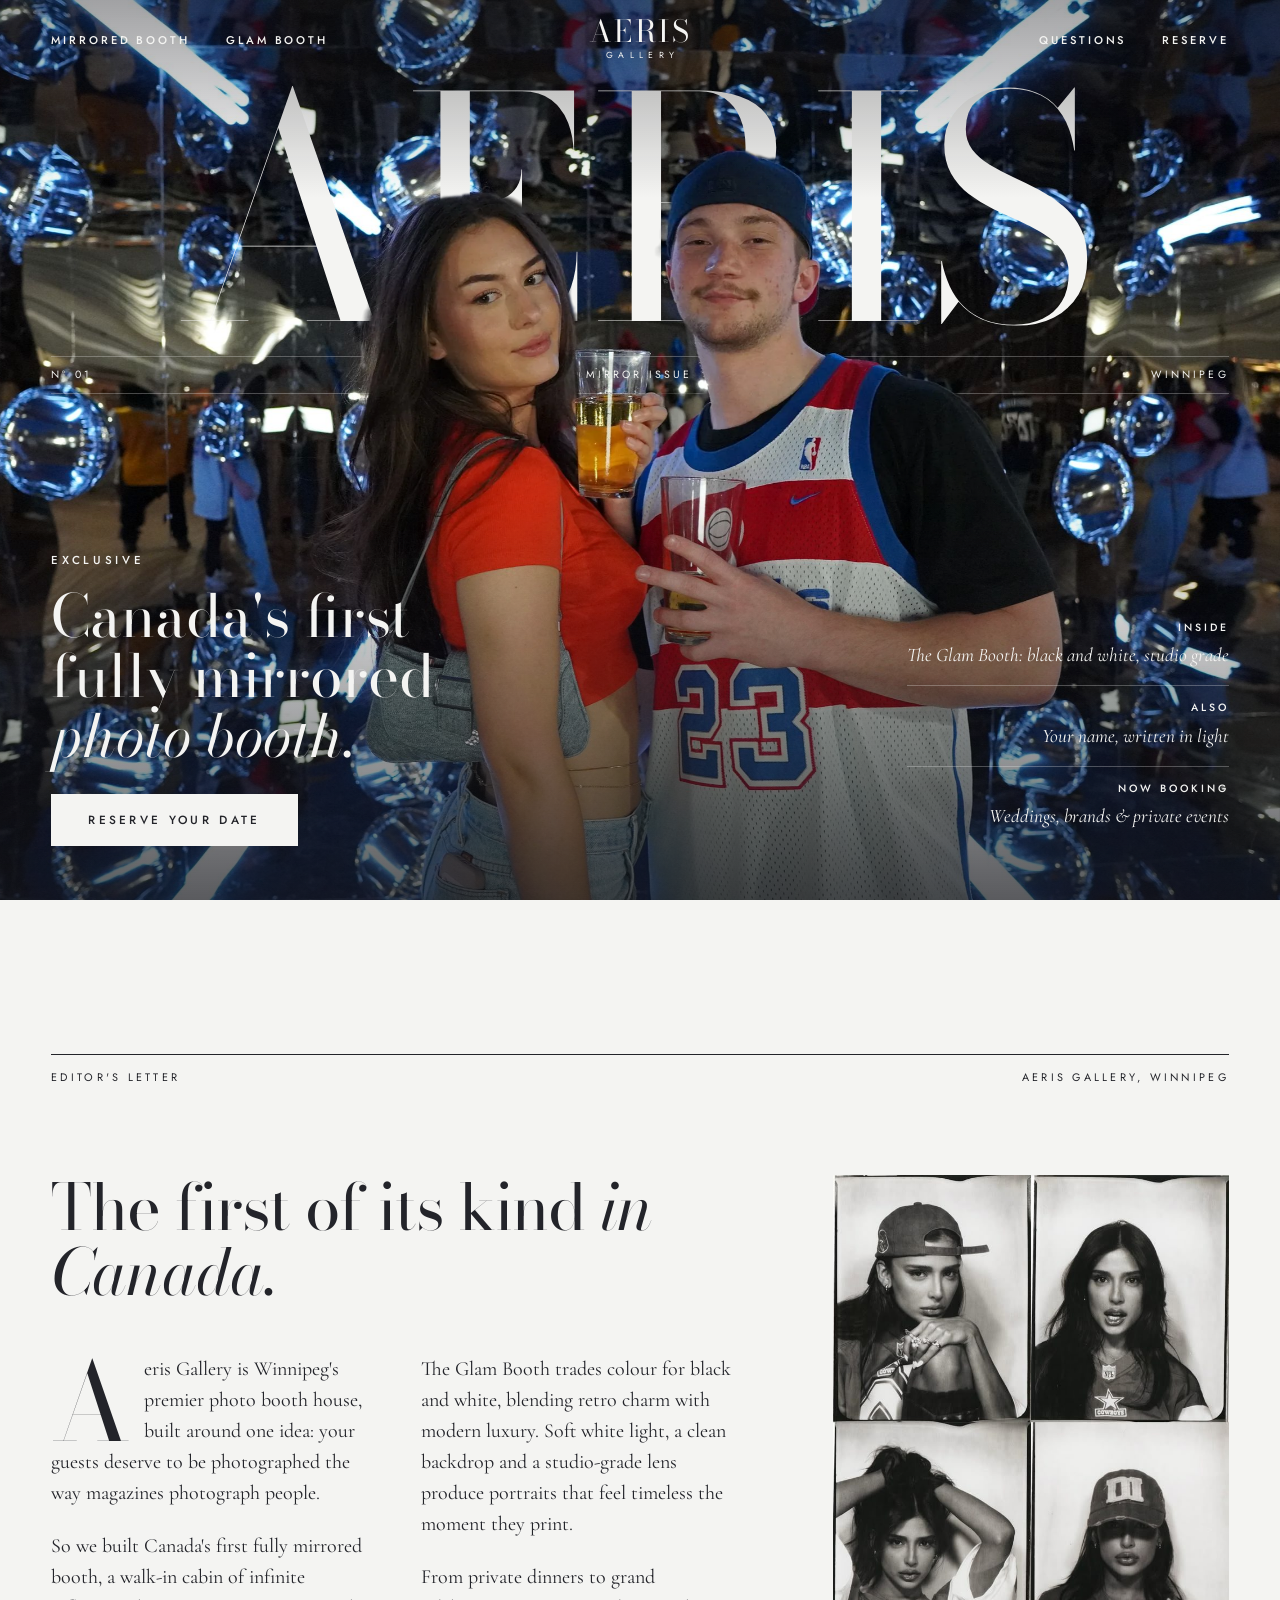
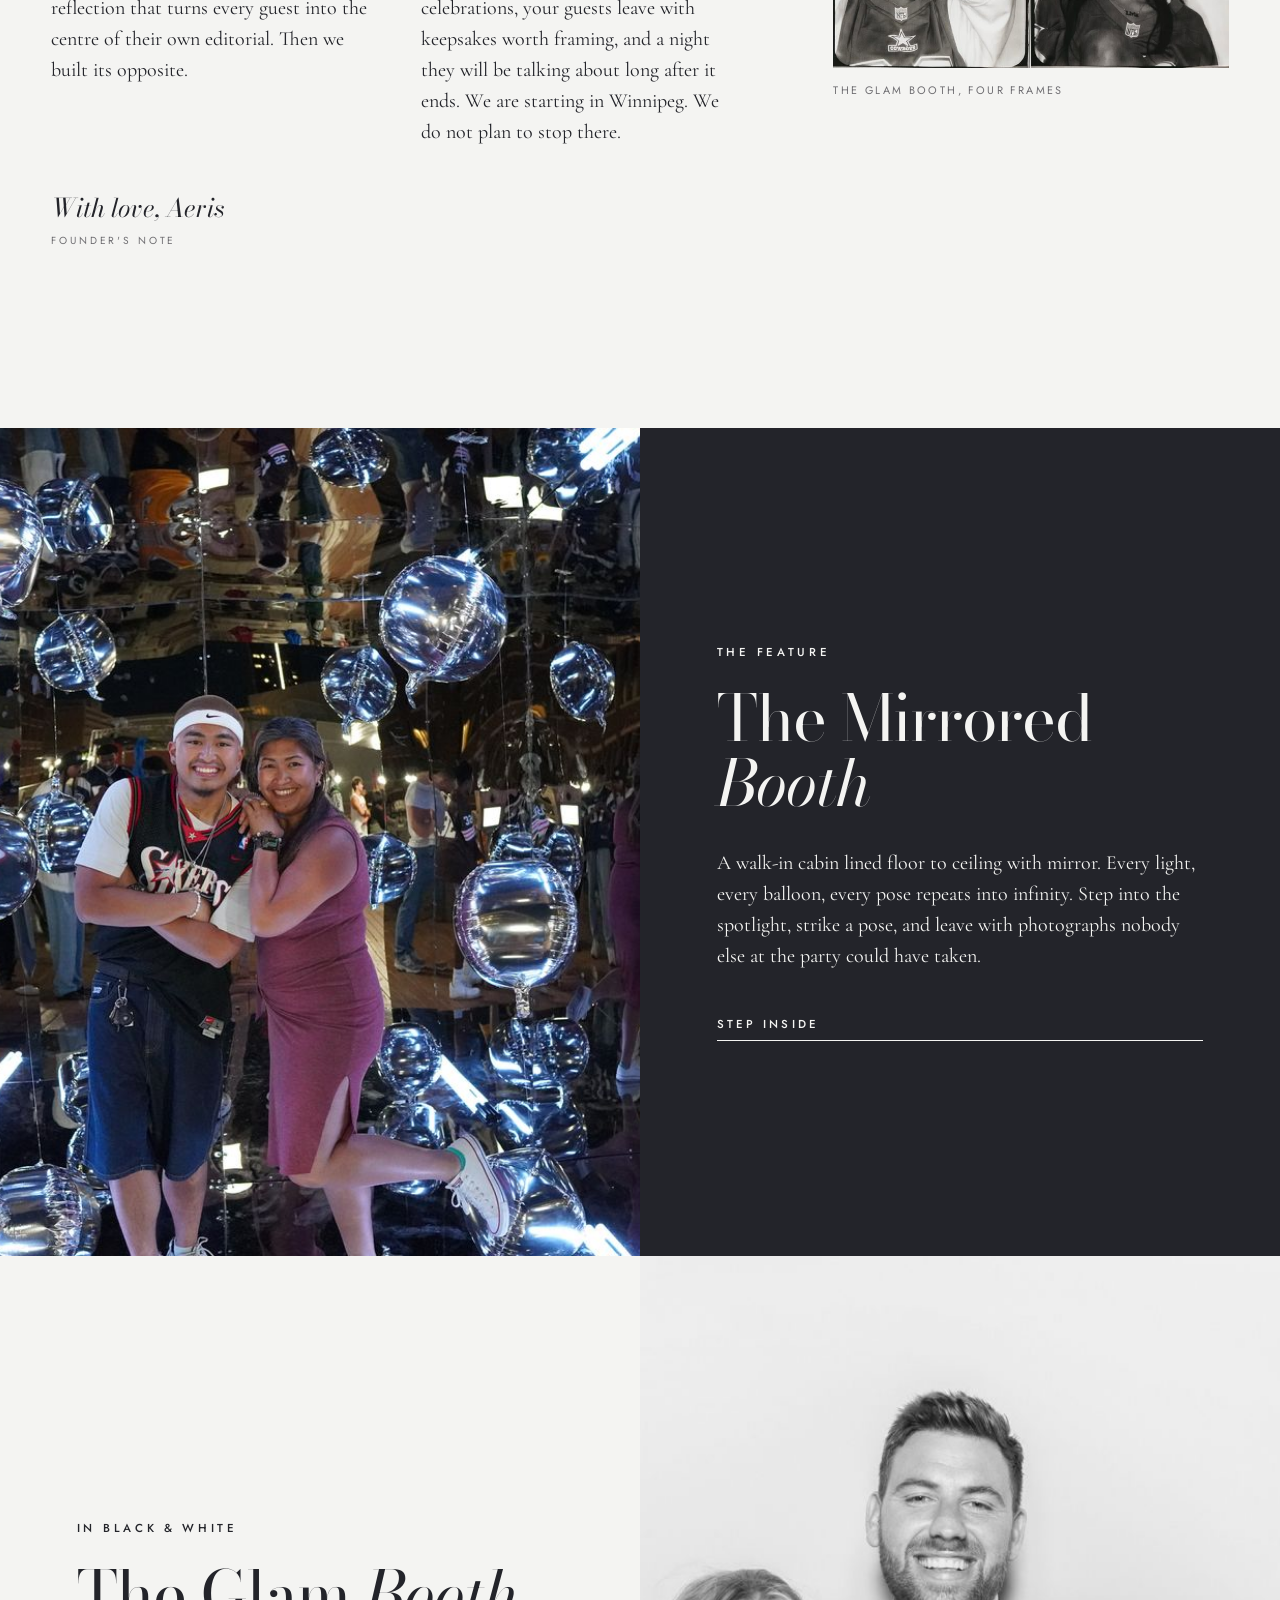
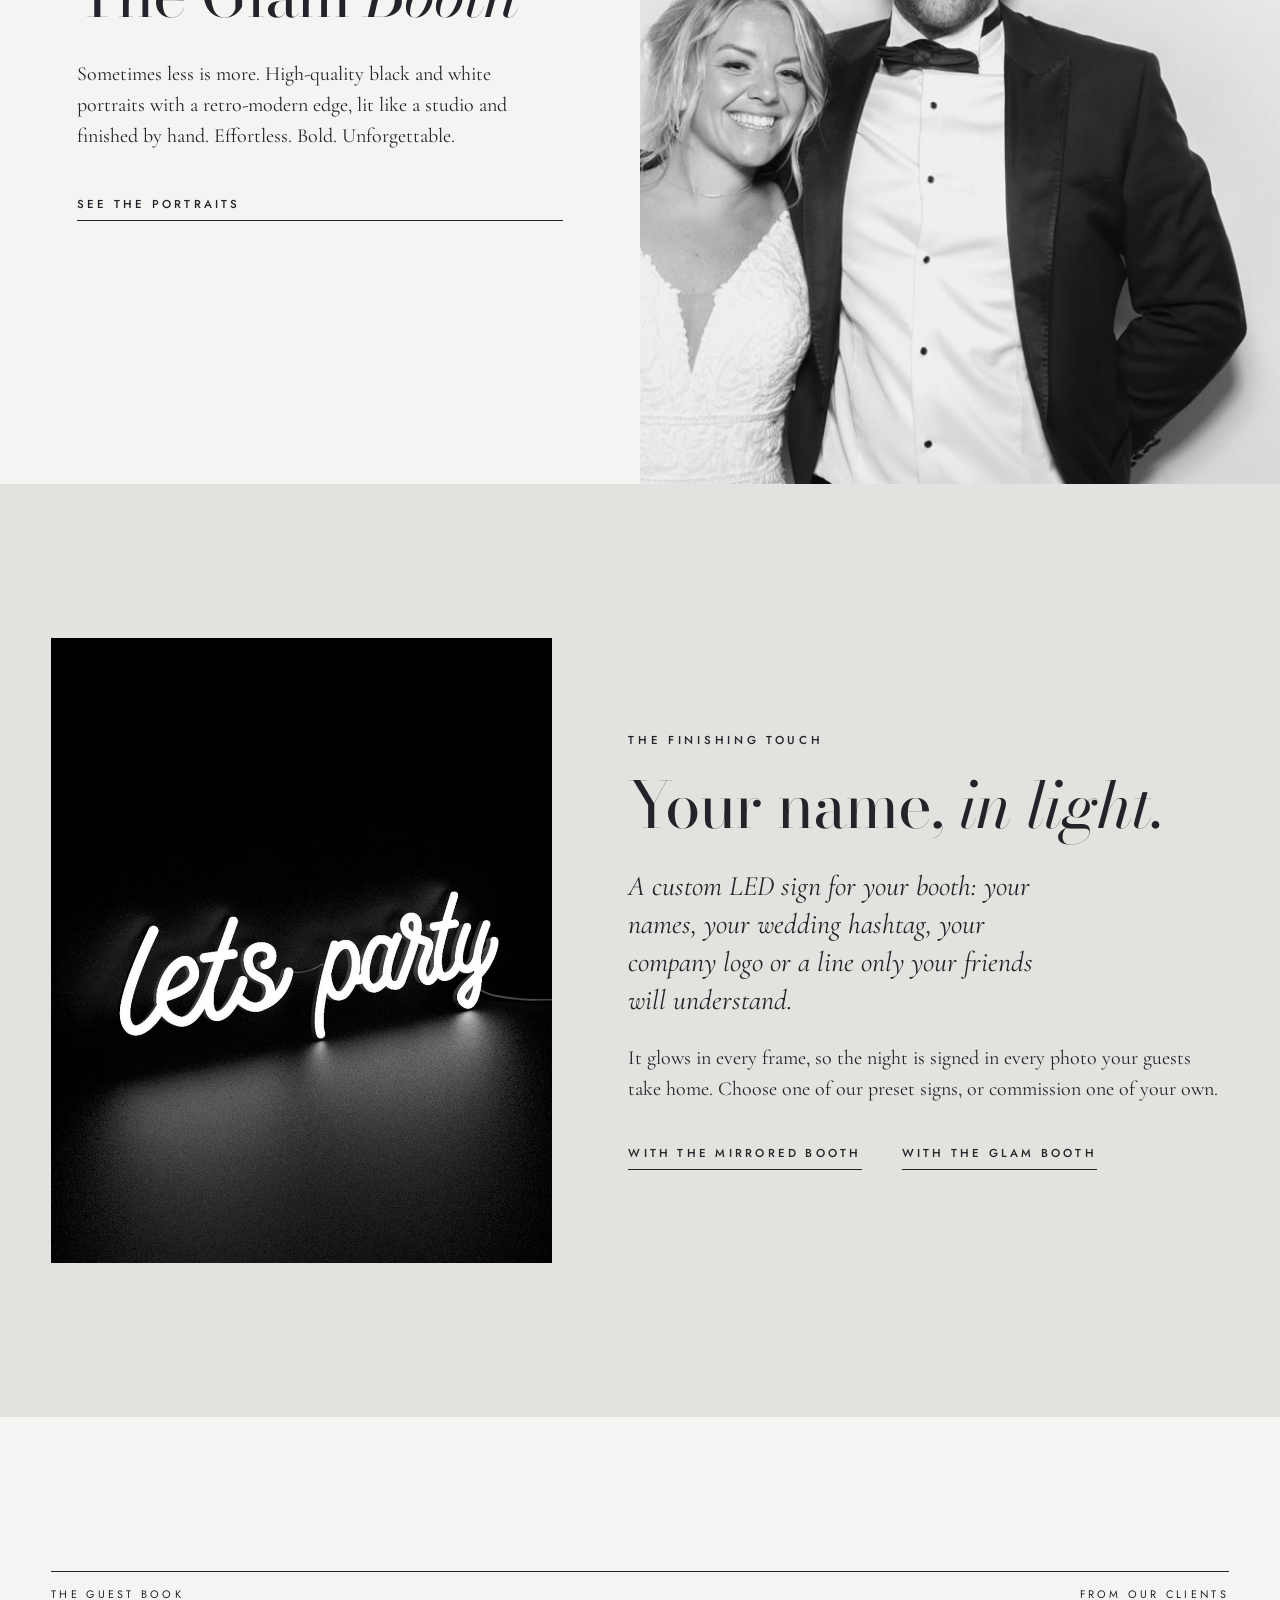
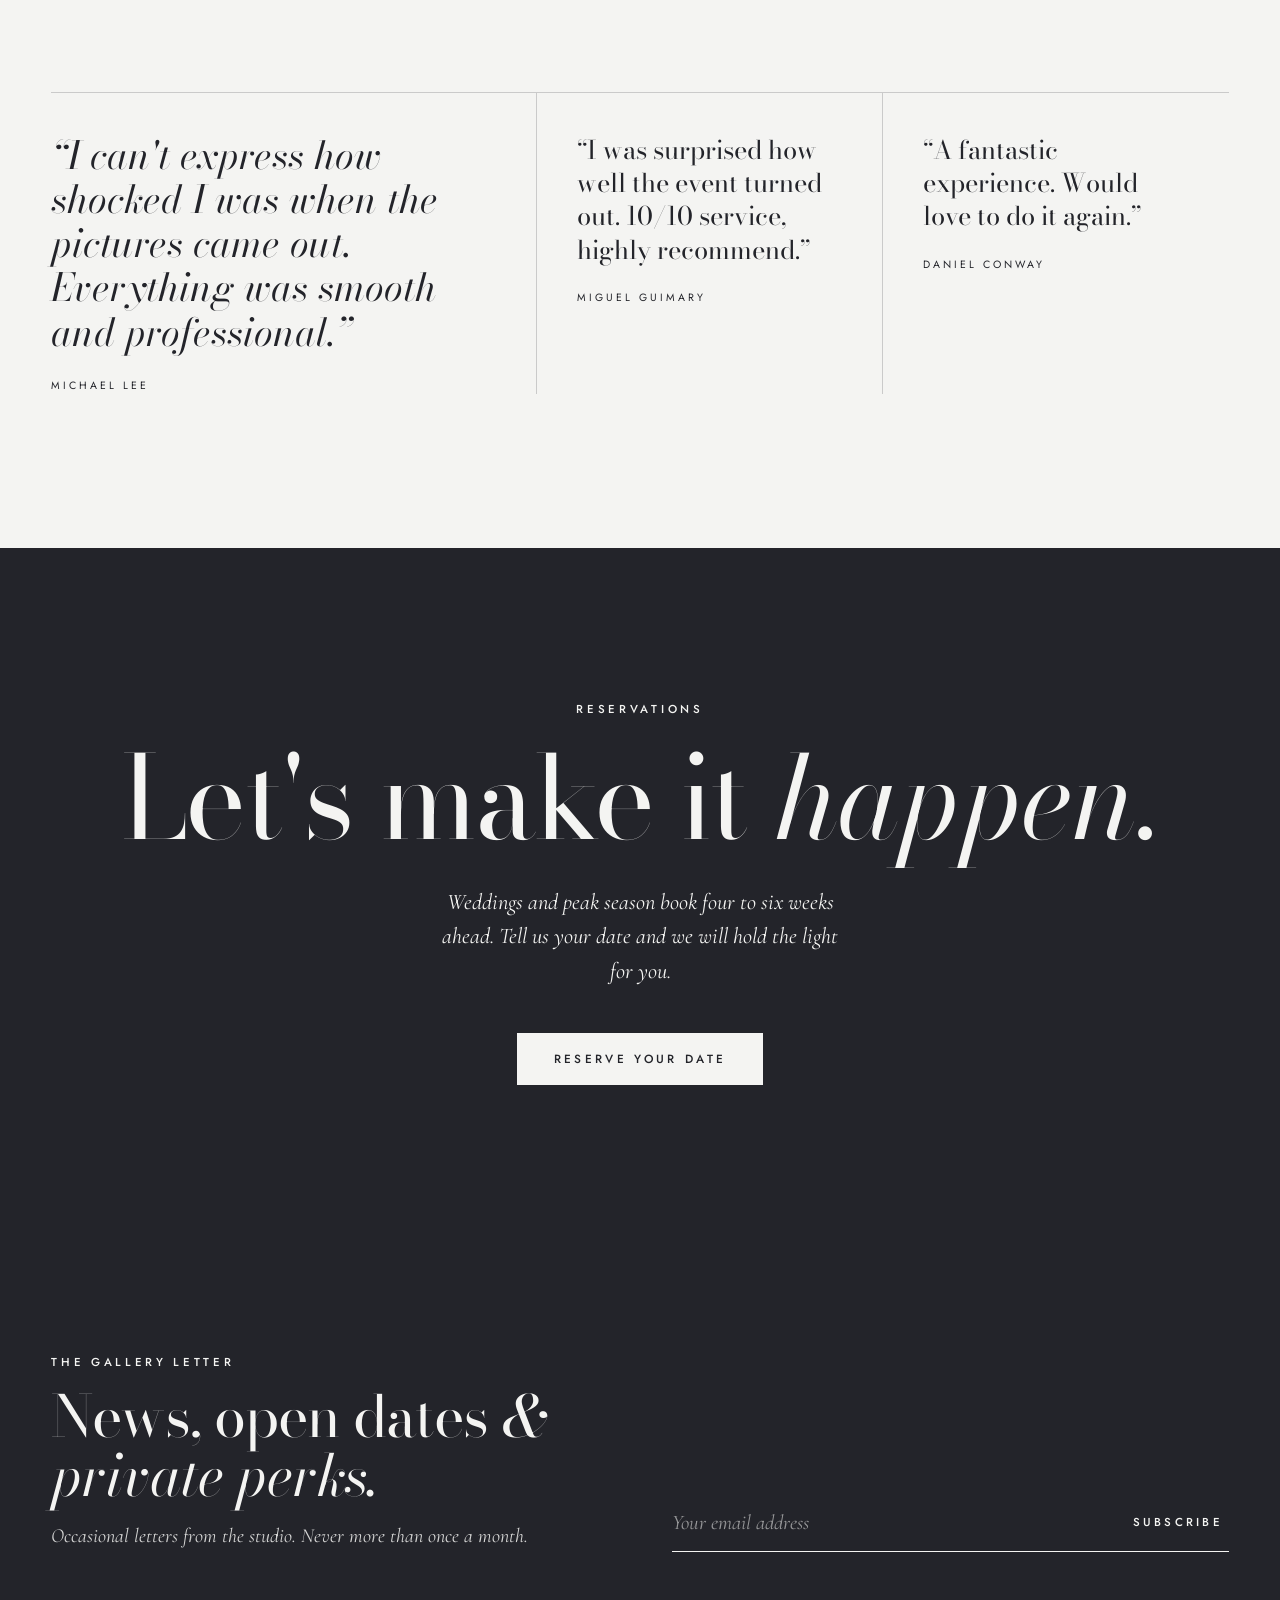
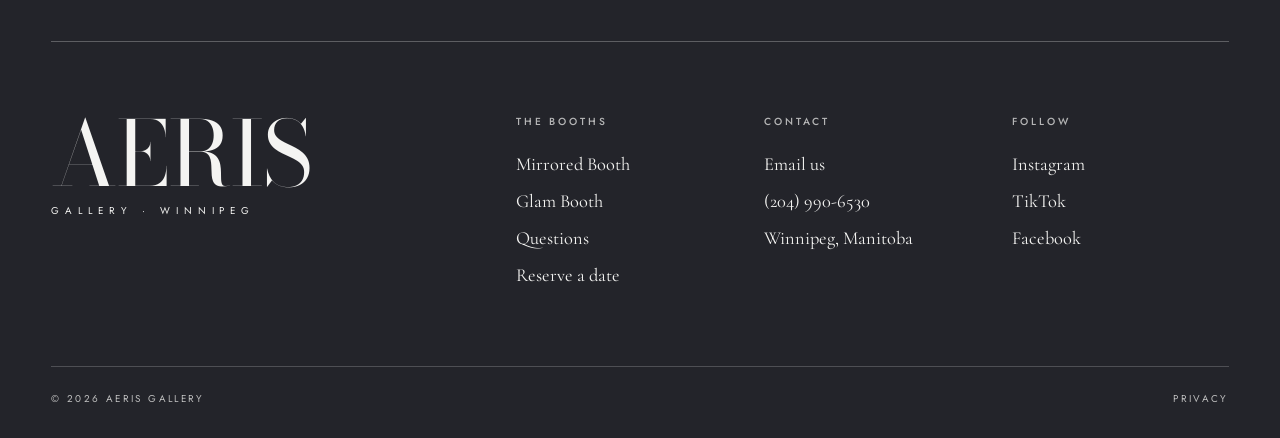
==== index.html @ 7a24a986 "Build new editorial website for Aeris Gallery Static multi-page site replacing the old Wix site: mag" ====
<!doctype html>
<html lang="en-CA" class="no-js">
<head>
<meta charset="utf-8">
<meta name="viewport" content="width=device-width, initial-scale=1">
<title>Aeris Gallery | Luxury Photo Booths in Winnipeg</title>
<meta name="description" content="Canada's first fully mirrored photo booth and the black-and-white Glam Booth. Luxury photo booth rentals for weddings, brands and private events in Winnipeg.">
<meta property="og:title" content="Aeris Gallery | Luxury Photo Booths in Winnipeg">
<meta property="og:description" content="Canada's first fully mirrored photo booth and the black-and-white Glam Booth. Luxury photo booth rentals for weddings, brands and private events in Winnipeg.">
<meta property="og:image" content="assets/img/mirror-summer-sm.jpg">
<meta property="og:type" content="website">
<meta name="theme-color" content="#23242a">
<link rel="icon" href="assets/img/favicon.svg" type="image/svg+xml">
<link rel="preconnect" href="https://fonts.googleapis.com"><link rel="preconnect" href="https://fonts.gstatic.com" crossorigin><link href="https://fonts.googleapis.com/css2?family=Bodoni+Moda:ital,opsz,wght@0,6..96,400;0,6..96,500;1,6..96,400&family=Cormorant+Garamond:ital,wght@0,400;0,500;1,400&family=Jost:wght@400;500&display=swap" rel="stylesheet">
<link rel="stylesheet" href="assets/css/style.css">
</head>
<body>
<a class="skip" href="#main">Skip to content</a>
<header class="nav nav--over">
  <div class="wrap nav__inner">
    <ul class="nav__links">
      <li><a href="mirrored-booth.html">Mirrored Booth</a></li>
      <li><a href="glam-booth.html">Glam Booth</a></li>
    </ul>
    <a class="wordmark" href="index.html" aria-label="Aeris Gallery, home">
      <span class="wordmark__name">AERIS</span>
      <span class="wordmark__sub">GALLERY</span>
    </a>
    <ul class="nav__links nav__links--right">
      <li><a href="faq.html">Questions</a></li>
      <li><a href="book.html">Reserve</a></li>
    </ul>
    <button class="nav__toggle" type="button" aria-controls="menu" aria-expanded="false" data-menu-open>Menu</button>
  </div>
</header>
<div class="menu" id="menu" aria-hidden="true" role="dialog" aria-label="Site menu">
  <div class="menu__top">
    <a class="wordmark" href="index.html" style="text-align:left"><span class="wordmark__name">AERIS</span></a>
    <button class="nav__toggle" style="display:inline-flex" type="button" data-menu-close>Close</button>
  </div>
  <ul class="menu__list">
    <li><a href="index.html">The <em>Cover</em></a></li>
    <li><a href="mirrored-booth.html">Mirrored <em>Booth</em></a></li>
    <li><a href="glam-booth.html">Glam <em>Booth</em></a></li>
    <li><a href="faq.html">Questions</a></li>
    <li><a href="book.html"><em>Reserve</em></a></li>
  </ul>
  <div class="menu__foot">
    <a href="mailto:aerisgallery@outlook.com">aerisgallery@outlook.com</a><br>
    <a href="tel:+12049906530">(204) 990-6530</a>
  </div>
</div>

<main id="main">
  <section class="cover" aria-label="Aeris Gallery">
    <img class="cover__img" src="assets/img/mirror-summer.jpg" srcset="assets/img/mirror-summer-sm.jpg 1200w, assets/img/mirror-summer.jpg 2400w" sizes="100vw" alt="Two guests posing inside the Aeris mirrored booth, surrounded by chrome balloons reflected into infinity" fetchpriority="high">
    <div class="wrap">
      <h1 class="cover__masthead">AERIS</h1>
      <div class="cover__dateline"><span>Nº 01</span><span>The Mirror Issue</span><span>Winnipeg</span></div>
    </div>
    <img class="cover__img cover__cut" src="assets/img/mirror-summer-cut.webp" srcset="assets/img/mirror-summer-cut-sm.webp 1200w, assets/img/mirror-summer-cut.webp 2400w" sizes="100vw" alt="" aria-hidden="true">
    <div></div>
    <div class="wrap cover__lines">
      <div class="cover__lead">
        <p class="kicker">Exclusive</p>
        <h2>Canada's first fully mirrored <em>photo booth.</em></h2>
        <a class="btn btn--light" href="book.html">Reserve your date</a>
      </div>
      <div class="cover__side">
        <p><strong>Inside</strong><span>The Glam Booth: black and white, studio grade</span></p>
        <p><strong>Also</strong><span>Your name, written in light</span></p>
        <p><strong>Now booking</strong><span>Weddings, brands &amp; private events</span></p>
      </div>
    </div>
  </section>

  <section class="section">
    <div class="wrap">
      <div class="rule-head"><span>Editor's letter</span><span>Aeris Gallery, Winnipeg</span></div>
      <div class="letter">
        <div class="reveal">
          <h2 class="display h-lg">The first of its kind <em>in Canada.</em></h2>
          <div class="letter__body body">
            <p class="dropcap">Aeris Gallery is Winnipeg's premier photo booth house, built around one idea: your guests deserve to be photographed the way magazines photograph people.</p>
            <p>So we built Canada's first fully mirrored booth, a walk-in cabin of infinite reflection that turns every guest into the centre of their own editorial. Then we built its opposite.</p>
            <p>The Glam Booth trades colour for black and white, blending retro charm with modern luxury. Soft white light, a clean backdrop and a studio-grade lens produce portraits that feel timeless the moment they print.</p>
            <p>From private dinners to grand celebrations, your guests leave with keepsakes worth framing, and a night they will be talking about long after it ends. We are starting in Winnipeg. We do not plan to stop there.</p>
          </div>
          <p class="letter__sign">With love, Aeris<small>Founder's note</small></p>
        </div>
        <figure class="letter__figure reveal">
          <img src="assets/img/glam-guests.jpg" width="736" height="917" loading="lazy" alt="Four black-and-white Glam Booth frames of a guest in a ball cap and football jersey">
          <figcaption class="caption">The Glam Booth, four frames</figcaption>
        </figure>
      </div>
    </div>
  </section>

  <section class="section--ink" aria-labelledby="f-mirror">
    <div class="spread">
      <div class="spread__media">
        <img src="assets/img/mirror-hero.jpg" srcset="assets/img/mirror-hero-sm.jpg 1200w, assets/img/mirror-hero.jpg 2400w" sizes="(max-width: 860px) 100vw, 50vw" loading="lazy" alt="Two guests smiling inside the mirrored booth, chrome balloons reflected endlessly around them" style="object-position:60% 50%">
      </div>
      <div class="spread__text reveal">
        <p class="kicker">The feature</p>
        <h2 class="display h-lg" id="f-mirror">The Mirrored <em>Booth</em></h2>
        <div class="body">
          <p>A walk-in cabin lined floor to ceiling with mirror. Every light, every balloon, every pose repeats into infinity. Step into the spotlight, strike a pose, and leave with photographs nobody else at the party could have taken.</p>
        </div>
        <a class="textlink" href="mirrored-booth.html">Step inside</a>
      </div>
    </div>
  </section>

  <section aria-labelledby="f-glam">
    <div class="spread spread--flip">
      <div class="spread__media">
        <img src="assets/img/glam-couple.jpg" width="1200" height="800" loading="lazy" alt="A bride and groom laughing in a black-and-white Glam Booth portrait" style="object-position:62% 50%">
      </div>
      <div class="spread__text reveal">
        <p class="kicker">In black &amp; white</p>
        <h2 class="display h-lg" id="f-glam">The Glam <em>Booth</em></h2>
        <div class="body">
          <p>Sometimes less is more. High-quality black and white portraits with a retro-modern edge, lit like a studio and finished by hand. Effortless. Bold. Unforgettable.</p>
        </div>
        <a class="textlink" href="glam-booth.html">See the portraits</a>
      </div>
    </div>
  </section>

  <section class="section section--fog">
    <div class="wrap glow">
      <figure class="glow__media reveal">
        <img src="assets/img/led-sign.jpg" srcset="assets/img/led-sign-sm.jpg 1200w, assets/img/led-sign.jpg 2000w" sizes="(max-width: 860px) 100vw, 45vw" loading="lazy" alt="A white neon sign reading lets party, glowing on black">
      </figure>
      <div class="reveal">
        <p class="kicker">The finishing touch</p>
        <h2 class="display h-lg">Your name, <em>in light.</em></h2>
        <p class="standfirst">A custom LED sign for your booth: your names, your wedding hashtag, your company logo or a line only your friends will understand.</p>
        <div class="body" style="margin-top:1.5rem">
          <p>It glows in every frame, so the night is signed in every photo your guests take home. Choose one of our preset signs, or commission one of your own.</p>
        </div>
        <div class="glow__links">
          <a class="textlink" href="book.html?booth=mirrored">With the Mirrored Booth</a>
          <a class="textlink" href="book.html?booth=glam">With the Glam Booth</a>
        </div>
      </div>
    </div>
  </section>

  <section class="section">
    <div class="wrap">
      <div class="rule-head"><span>The guest book</span><span>From our clients</span></div>
      <div class="quotes reveal">
        <figure class="quote">
          <blockquote>“I can't express how shocked I was when the pictures came out. Everything was smooth and professional.”</blockquote>
          <figcaption>Michael Lee</figcaption>
        </figure>
        <figure class="quote">
          <blockquote>“I was surprised how well the event turned out. 10/10 service, highly recommend.”</blockquote>
          <figcaption>Miguel Guimary</figcaption>
        </figure>
        <figure class="quote">
          <blockquote>“A fantastic experience. Would love to do it again.”</blockquote>
          <figcaption>Daniel Conway</figcaption>
        </figure>
      </div>
    </div>
  </section>

  <section class="section section--ink reserve">
    <div class="wrap reveal">
      <p class="kicker">Reservations</p>
      <h2 class="display">Let's make it <em>happen.</em></h2>
      <p>Weddings and peak season book four to six weeks ahead. Tell us your date and we will hold the light for you.</p>
      <a class="btn btn--light" href="book.html">Reserve your date</a>
    </div>
  </section>
</main>
<footer class="footer">
  <div class="wrap">
    <div class="footer__letter">
      <div>
        <p class="kicker" style="margin-bottom:1rem">The Gallery Letter</p>
        <h2 class="display">News, open dates <em>&amp; private perks.</em></h2>
        <p>Occasional letters from the studio. Never more than once a month.</p>
      </div>
      <form class="signup" novalidate>
        <label for="signup-email" class="skip">Email address</label>
        <input id="signup-email" name="email" type="email" autocomplete="email" placeholder="Your email address" required>
        <button type="submit">Subscribe</button>
        <p class="signup__status" role="status" aria-live="polite"></p>
      </form>
    </div>
    <div class="footer__cols">
      <p class="footer__mark">AERIS<small>GALLERY · WINNIPEG</small></p>
      <div>
        <h3>The booths</h3>
        <ul>
          <li><a href="mirrored-booth.html">Mirrored Booth</a></li>
          <li><a href="glam-booth.html">Glam Booth</a></li>
          <li><a href="faq.html">Questions</a></li>
          <li><a href="book.html">Reserve a date</a></li>
        </ul>
      </div>
      <div>
        <h3>Contact</h3>
        <ul>
          <li><a href="mailto:aerisgallery@outlook.com">Email us</a></li>
          <li><a href="tel:+12049906530">(204) 990-6530</a></li>
          <li>Winnipeg, Manitoba</li>
        </ul>
      </div>
      <div>
        <h3>Follow</h3>
        <ul>
          <li><a href="https://www.instagram.com/aerisgallery" rel="noopener" target="_blank">Instagram</a></li>
          <li><a href="https://www.tiktok.com/@aeris.gallery" rel="noopener" target="_blank">TikTok</a></li>
          <li><a href="https://www.facebook.com/profile.php?id=61573725666547" rel="noopener" target="_blank">Facebook</a></li>
        </ul>
      </div>
    </div>
    <div class="footer__base">
      <span>© <span data-year>2026</span> Aeris Gallery</span>
      <a href="privacy.html">Privacy</a>
    </div>
  </div>
</footer>
<script>document.querySelectorAll("[data-year]").forEach(e=>e.textContent=new Date().getFullYear())</script>
<script src="assets/js/main.js" defer></script>
</body>
</html>
---- assets/css/style.css ----
/* Aeris Gallery
   Palette: ink #23242a · paper #f4f4f2 · fog #e3e2de · stone #6f6e72
   Type: Bodoni Moda (display) · Cormorant Garamond (text) · Jost (captions) */

:root {
  --ink: #23242a;
  --ink-soft: #3a3b42;
  --paper: #f4f4f2;
  --fog: #e3e2de;
  --stone: #6f6e72;
  --rule: rgba(35, 36, 42, 0.2);
  --rule-light: rgba(244, 244, 242, 0.28);

  --display: "Bodoni Moda", "Didot", "Bodoni 72", serif;
  --text: "Cormorant Garamond", "Garamond", serif;
  --caps: "Jost", "Futura", "Century Gothic", sans-serif;

  --gutter: clamp(16px, 4vw, 56px);
  --max: 1320px;
  --ease: cubic-bezier(0.22, 0.61, 0.36, 1);
}

*,
*::before,
*::after { box-sizing: border-box; }

html { -webkit-text-size-adjust: 100%; scroll-behavior: smooth; }

body {
  margin: 0;
  background: var(--paper);
  color: var(--ink);
  font-family: var(--text);
  font-size: 1.25rem;
  line-height: 1.55;
  font-weight: 400;
  -webkit-font-smoothing: antialiased;
  text-rendering: optimizeLegibility;
  overflow-x: hidden;
}

img { display: block; max-width: 100%; height: auto; }
a { color: inherit; }
button, input, select, textarea { font: inherit; color: inherit; }

:focus-visible { outline: 2px solid currentColor; outline-offset: 4px; }

.skip {
  position: absolute; left: -9999px; top: 0;
  background: var(--ink); color: var(--paper);
  padding: 12px 20px; z-index: 100;
  font-family: var(--caps); font-size: 0.75rem; letter-spacing: 0.2em; text-transform: uppercase;
}
.skip:focus { left: 16px; top: 16px; }

.wrap { width: 100%; max-width: var(--max); margin: 0 auto; padding: 0 var(--gutter); }

/* ---------- Type primitives ---------- */

.kicker {
  font-family: var(--caps);
  font-size: 0.72rem;
  font-weight: 500;
  letter-spacing: 0.32em;
  text-transform: uppercase;
  margin: 0 0 1.5rem;
}

.display {
  font-family: var(--display);
  font-weight: 400;
  line-height: 1.02;
  letter-spacing: -0.015em;
  margin: 0;
}
.display em { font-style: italic; }

.h-xl { font-size: clamp(2.75rem, 7vw, 6rem); }
.h-lg { font-size: clamp(2.25rem, 5vw, 4.25rem); }
.h-md { font-size: clamp(1.75rem, 3vw, 2.6rem); }

.standfirst {
  font-family: var(--text);
  font-style: italic;
  font-size: clamp(1.4rem, 2.2vw, 1.8rem);
  line-height: 1.35;
  margin: 1.75rem 0 0;
  max-width: 34ch;
}

.body p { margin: 0 0 1.1em; max-width: 62ch; }
.body p:last-child { margin-bottom: 0; }

.dropcap::first-letter {
  font-family: var(--display);
  float: left;
  font-size: 5.4em;
  line-height: 0.78;
  padding: 0.06em 0.12em 0 0;
}

.caption {
  font-family: var(--caps);
  font-size: 0.68rem;
  letter-spacing: 0.22em;
  text-transform: uppercase;
  color: var(--stone);
  margin-top: 0.9rem;
}

/* ---------- Buttons & links ---------- */

.btn {
  display: inline-flex;
  align-items: center;
  justify-content: center;
  min-height: 52px;
  padding: 0 2.25rem;
  font-family: var(--caps);
  font-size: 0.74rem;
  font-weight: 500;
  letter-spacing: 0.28em;
  text-transform: uppercase;
  text-decoration: none;
  border: 1px solid var(--ink);
  background: var(--ink);
  color: var(--paper);
  cursor: pointer;
  transition: background 0.35s var(--ease), color 0.35s var(--ease);
}
.btn:hover { background: transparent; color: var(--ink); }
.btn--light { background: var(--paper); color: var(--ink); border-color: var(--paper); }
.btn--light:hover { background: transparent; color: var(--paper); }
.btn--ghost { background: transparent; color: var(--ink); }
.btn--ghost:hover { background: var(--ink); color: var(--paper); }
.btn[disabled] { opacity: 0.55; cursor: progress; }

.textlink {
  font-family: var(--caps);
  font-size: 0.72rem;
  font-weight: 500;
  letter-spacing: 0.28em;
  text-transform: uppercase;
  text-decoration: none;
  padding-bottom: 6px;
  border-bottom: 1px solid currentColor;
  display: inline-block;
}
.textlink:hover { border-bottom-color: transparent; }

/* ---------- Navigation ---------- */

.nav {
  position: fixed; inset: 0 0 auto 0;
  z-index: 50;
  color: var(--ink);
  background: var(--paper);
  border-bottom: 1px solid var(--rule);
  transition: background 0.4s var(--ease), color 0.4s var(--ease), border-color 0.4s var(--ease);
}
.nav--over { background: transparent; color: var(--paper); border-bottom-color: transparent; }
.nav--over.is-solid { background: var(--paper); color: var(--ink); border-bottom-color: var(--rule); }
.nav--over .nav__inner > .wordmark { transition: opacity 0.4s var(--ease); }
.nav--over:not(.is-solid) .nav__inner > .wordmark { opacity: 0; pointer-events: none; }

.nav__inner {
  display: grid;
  grid-template-columns: 1fr auto 1fr;
  align-items: center;
  height: 76px;
}

.nav__links { display: flex; gap: 2.25rem; list-style: none; margin: 0; padding: 0; }
.nav__links--right { justify-content: flex-end; }
.nav__links a, .nav__toggle {
  font-family: var(--caps);
  font-size: 0.7rem;
  font-weight: 500;
  letter-spacing: 0.26em;
  text-transform: uppercase;
  text-decoration: none;
  padding: 8px 0;
  border-bottom: 1px solid transparent;
}
.nav__links a:hover, .nav__links a[aria-current="page"] { border-bottom-color: currentColor; }

.wordmark { text-align: center; text-decoration: none; line-height: 1; display: block; }
.wordmark__name { font-family: var(--display); font-size: 1.9rem; letter-spacing: 0.08em; display: block; }
.wordmark__sub { font-family: var(--caps); font-size: 0.55rem; letter-spacing: 0.62em; margin-right: -0.62em; display: block; margin-top: 4px; }

.nav__toggle { display: none; background: none; border: 0; cursor: pointer; min-height: 44px; padding: 0; }

.menu {
  position: fixed; inset: 0; z-index: 60;
  background: var(--ink); color: var(--paper);
  display: flex; flex-direction: column;
  padding: 0 var(--gutter) 40px;
  visibility: hidden; opacity: 0;
  transition: opacity 0.45s var(--ease), visibility 0s linear 0.45s;
}
.menu.is-open { visibility: visible; opacity: 1; transition: opacity 0.45s var(--ease); }
.menu__top { display: flex; justify-content: space-between; align-items: center; height: 76px; }
.menu__list { list-style: none; margin: auto 0; padding: 0; }
.menu__list a {
  font-family: var(--display);
  font-size: clamp(2.4rem, 10vw, 4rem);
  line-height: 1.15;
  text-decoration: none;
  display: inline-block;
}
.menu__list a em { font-style: italic; }
.menu__foot { font-family: var(--caps); font-size: 0.7rem; letter-spacing: 0.22em; text-transform: uppercase; line-height: 2.2; }
.menu__foot a { text-decoration: none; }

body.menu-open { overflow: hidden; }

/* ---------- Cover (home hero) ---------- */

.cover {
  position: relative;
  min-height: 100vh;
  min-height: 100svh;
  color: var(--paper);
  background: var(--ink);
  overflow: hidden;
  display: grid;
  grid-template-rows: auto 1fr auto;
}
.cover__img {
  position: absolute; inset: 0;
  width: 100%; height: 100%;
  object-fit: cover; object-position: 62% 40%;
}
.cover::after {
  /* legibility scrim for the masthead and cover lines */
  content: ""; position: absolute; inset: 0;
  background:
    linear-gradient(to bottom, rgba(20, 21, 26, 0.4) 0%, rgba(20, 21, 26, 0) 22%),
    linear-gradient(to top, rgba(20, 21, 26, 0.7) 0%, rgba(20, 21, 26, 0) 45%);
  pointer-events: none;
  z-index: 3;
}
.cover > *:not(.cover__img) { position: relative; z-index: 1; }
/* the guests stand in front of the masthead, as on a magazine cover */
.cover__cut { z-index: 2; pointer-events: none; }
.cover > .cover__lines { z-index: 4; }

.cover__masthead {
  padding-top: 84px;
  text-align: center;
  font-family: var(--display);
  font-weight: 400;
  font-size: clamp(5.5rem, 24vw, 22rem);
  line-height: 0.82;
  letter-spacing: 0.02em;
  margin: 0;
}
.cover__dateline {
  display: flex; justify-content: space-between; gap: 1rem;
  font-family: var(--caps); font-size: 0.66rem; letter-spacing: 0.3em; text-transform: uppercase;
  border-top: 1px solid var(--rule-light);
  border-bottom: 1px solid var(--rule-light);
  padding: 10px 0;
  margin-top: 1.25rem;
}

.cover__lines {
  display: grid;
  grid-template-columns: minmax(0, 1fr) minmax(0, 1fr);
  align-items: end;
  gap: 2rem;
  padding-bottom: clamp(32px, 6vh, 64px);
}
.cover__lead .kicker { margin-bottom: 1rem; }
.cover__lead h2 {
  font-family: var(--display);
  font-weight: 400;
  font-size: clamp(2.2rem, 4.6vw, 4.2rem);
  line-height: 1.02;
  margin: 0 0 1.75rem;
  max-width: 12ch;
}
.cover__side { justify-self: end; text-align: right; max-width: 22rem; }
.cover__side p { margin: 0; padding: 14px 0; border-top: 1px solid var(--rule-light); }
.cover__side p:first-child { border-top: 0; }
.cover__side strong {
  display: block;
  font-family: var(--caps); font-weight: 500; font-size: 0.66rem; letter-spacing: 0.28em; text-transform: uppercase;
  margin-bottom: 4px;
}
.cover__side span { font-style: italic; font-size: 1.2rem; line-height: 1.3; }

/* ---------- Sections ---------- */

.section { padding: clamp(80px, 12vw, 160px) 0; }
.section--ink { background: var(--ink); color: var(--paper); }
.section--fog { background: var(--fog); }
.section--ink .caption { color: rgba(244, 244, 242, 0.6); }

.rule-head {
  display: flex; justify-content: space-between; align-items: baseline; gap: 1rem;
  border-top: 1px solid currentColor;
  padding-top: 14px;
  margin-bottom: clamp(48px, 7vw, 96px);
  font-family: var(--caps); font-size: 0.68rem; letter-spacing: 0.3em; text-transform: uppercase;
}
.section--ink .rule-head { border-top-color: var(--rule-light); }

/* Editor's letter */
.letter {
  display: grid;
  grid-template-columns: minmax(0, 7fr) minmax(0, 4fr);
  gap: clamp(40px, 7vw, 120px);
  align-items: start;
}
.letter__body { columns: 2; column-gap: 3rem; margin-top: 3rem; }
.letter__body p { break-inside: avoid-column; }
.letter__sign {
  margin-top: 2.5rem;
  font-family: var(--display); font-style: italic; font-size: 1.6rem;
}
.letter__sign small {
  display: block; font-family: var(--caps); font-style: normal; font-size: 0.64rem; letter-spacing: 0.28em; text-transform: uppercase; color: var(--stone); margin-top: 6px;
}
.letter__figure { margin: 0; position: sticky; top: 110px; }

/* Feature spread */
.spread {
  display: grid;
  grid-template-columns: minmax(0, 1fr) minmax(0, 1fr);
  min-height: 92vh;
}
.spread__media { position: relative; overflow: hidden; min-height: 60vh; }
.spread__media img { position: absolute; inset: 0; width: 100%; height: 100%; object-fit: cover; }
.spread__text {
  display: flex; flex-direction: column; justify-content: center;
  padding: clamp(56px, 8vw, 120px) clamp(24px, 6vw, 104px);
}
.spread__text .body { margin: 2rem 0 2.75rem; }
.spread--flip .spread__media { order: 2; }
.spread__index {
  font-family: var(--display); font-style: italic; font-size: 1.1rem; margin-bottom: 2rem; opacity: 0.8;
}

/* LED feature */
.glow {
  display: grid;
  grid-template-columns: minmax(0, 5fr) minmax(0, 6fr);
  gap: clamp(32px, 6vw, 96px);
  align-items: center;
}
.glow__media { margin: 0; aspect-ratio: 4 / 5; overflow: hidden; }
.glow__media img { width: 100%; height: 100%; object-fit: cover; object-position: 50% 45%; }
.glow__links { display: flex; flex-wrap: wrap; gap: 1.75rem 2.5rem; margin-top: 2.5rem; }

/* Guest book */
.quotes {
  display: grid;
  grid-template-columns: minmax(0, 1.4fr) minmax(0, 1fr) minmax(0, 1fr);
  border-top: 1px solid var(--rule);
}
.quote { margin: 0; padding: 2.5rem 2.5rem 0 0; }
.quote + .quote { padding-left: 2.5rem; border-left: 1px solid var(--rule); }
.quote blockquote { margin: 0; font-family: var(--display); font-size: clamp(1.35rem, 2vw, 1.7rem); line-height: 1.3; }
.quote:first-child blockquote { font-size: clamp(1.8rem, 3vw, 2.6rem); font-style: italic; line-height: 1.15; }
.quote figcaption { margin-top: 1.5rem; font-family: var(--caps); font-size: 0.66rem; letter-spacing: 0.28em; text-transform: uppercase; }

/* Reserve band */
.reserve { text-align: center; }
.reserve .display { font-size: clamp(3rem, 9vw, 8.5rem); line-height: 0.95; }
.reserve p { margin: 2rem auto 2.75rem; max-width: 40ch; font-style: italic; font-size: 1.4rem; }

/* ---------- Article (booth pages) ---------- */

.article-hero { padding-top: 76px; }
.article-hero__head {
  display: grid;
  grid-template-columns: minmax(0, 1fr) minmax(0, 1fr);
  gap: 2rem 4rem;
  align-items: end;
  padding-top: clamp(48px, 8vw, 104px);
  padding-bottom: clamp(40px, 5vw, 64px);
}
.article-hero__head .standfirst { margin: 0; justify-self: end; }
.article-hero__img { width: 100%; height: min(78vh, 900px); object-fit: cover; }

.article {
  display: grid;
  grid-template-columns: minmax(0, 3fr) minmax(0, 8fr);
  gap: clamp(32px, 6vw, 96px);
}
.article__meta {
  font-family: var(--caps); font-size: 0.66rem; letter-spacing: 0.26em; text-transform: uppercase; line-height: 2.2;
  border-top: 1px solid var(--rule); padding-top: 14px;
  align-self: start;
}
.article__body { font-size: 1.45rem; line-height: 1.55; }
.article__body p { max-width: 58ch; }

.pull {
  margin: clamp(56px, 8vw, 104px) 0;
  padding: 2.5rem 0;
  border-top: 1px solid var(--rule);
  border-bottom: 1px solid var(--rule);
  font-family: var(--display); font-style: italic;
  font-size: clamp(2rem, 4.4vw, 3.8rem); line-height: 1.1;
  text-align: center;
}

.specs { display: grid; grid-template-columns: minmax(0, 1fr) minmax(0, 1fr); column-gap: 4rem; margin: 0; }
.specs div { display: grid; grid-template-columns: 9rem 1fr; gap: 1.5rem; padding: 18px 0; border-top: 1px solid var(--rule); }
.specs dt { font-family: var(--caps); font-size: 0.66rem; letter-spacing: 0.26em; text-transform: uppercase; padding-top: 6px; }
.specs dd { margin: 0; font-size: 1.25rem; line-height: 1.4; }

.duo { display: grid; grid-template-columns: minmax(0, 7fr) minmax(0, 5fr); gap: clamp(16px, 3vw, 40px); align-items: end; }
.duo figure { margin: 0; }
.duo img { width: 100%; object-fit: cover; }
.duo__a img { aspect-ratio: 4 / 3; }
.duo__b img { aspect-ratio: 4 / 5; }

.next {
  display: flex; justify-content: space-between; align-items: center; gap: 2rem; flex-wrap: wrap;
  border-top: 1px solid var(--rule-light); padding-top: 2rem;
}
.next a.display { text-decoration: none; font-size: clamp(2rem, 5vw, 4rem); }
.next a.display:hover em { text-decoration: underline; text-decoration-thickness: 1px; text-underline-offset: 0.12em; }

/* ---------- Booking ---------- */

.book { display: grid; grid-template-columns: minmax(0, 5fr) minmax(0, 7fr); min-height: 100vh; padding-top: 76px; }
.book__aside {
  background: var(--ink); color: var(--paper);
  padding: clamp(48px, 7vw, 104px) clamp(24px, 5vw, 80px);
  display: flex; flex-direction: column; gap: 3rem;
}
.book__aside .display { font-size: clamp(3rem, 6vw, 5.5rem); line-height: 0.98; }
.book__aside dl { margin: auto 0 0; font-size: 1.15rem; }
.book__aside dl div { padding: 14px 0; border-top: 1px solid var(--rule-light); }
.book__aside dt { font-family: var(--caps); font-size: 0.62rem; letter-spacing: 0.28em; text-transform: uppercase; opacity: 0.7; margin-bottom: 4px; }
.book__aside dd { margin: 0; }
.book__aside dd a { text-decoration: none; }
.book__aside dd a:hover { text-decoration: underline; }
.book__main { padding: clamp(48px, 7vw, 104px) clamp(24px, 6vw, 104px); }

.form { display: grid; grid-template-columns: minmax(0, 1fr) minmax(0, 1fr); gap: 2.25rem 2.5rem; }
.form fieldset { border: 0; margin: 0; padding: 0; display: contents; }
.form legend {
  grid-column: 1 / -1;
  font-family: var(--display); font-style: italic; font-size: 1.6rem;
  padding: 0; margin-top: 1rem;
  width: 100%; border-bottom: 1px solid var(--rule); padding-bottom: 10px;
}
.field { display: flex; flex-direction: column; min-width: 0; }
.field--full { grid-column: 1 / -1; }
.field label {
  font-family: var(--caps); font-size: 0.64rem; font-weight: 500; letter-spacing: 0.24em; text-transform: uppercase;
  margin-bottom: 8px;
}
.field label .opt { color: var(--stone); letter-spacing: 0.16em; }
.field input, .field select, .field textarea {
  width: 100%;
  min-height: 48px;
  border: 0;
  border-bottom: 1px solid var(--ink);
  border-radius: 0;
  background: transparent;
  padding: 8px 0;
  font-size: 1.3rem;
  font-family: var(--text);
  -webkit-appearance: none; appearance: none;
}
.field select {
  padding-right: 28px; cursor: pointer;
  background-image: url("data:image/svg+xml,%3Csvg xmlns='http://www.w3.org/2000/svg' width='12' height='8' viewBox='0 0 12 8'%3E%3Cpath d='M1 1l5 5 5-5' fill='none' stroke='%2323242a' stroke-width='1.2'/%3E%3C/svg%3E");
  background-repeat: no-repeat; background-position: right 4px center;
}
.field textarea { min-height: 150px; border: 1px solid var(--ink); padding: 14px 16px; resize: vertical; line-height: 1.45; }
.field input:focus, .field select:focus, .field textarea:focus { outline: none; border-color: var(--ink); box-shadow: 0 2px 0 0 var(--ink); }
.field textarea:focus { box-shadow: inset 0 0 0 1px var(--ink); }
.field input::placeholder, .field textarea::placeholder { color: var(--stone); font-style: italic; }
.field .error { font-family: var(--caps); font-size: 0.64rem; letter-spacing: 0.14em; text-transform: uppercase; color: #8c2f2f; margin-top: 8px; min-height: 1em; }
.field.is-invalid input, .field.is-invalid select, .field.is-invalid textarea { border-color: #8c2f2f; }

.choice { display: flex; flex-wrap: wrap; gap: 10px; }
.choice label {
  margin: 0; cursor: pointer;
  display: inline-flex; align-items: center; min-height: 44px; padding: 0 1.25rem;
  border: 1px solid var(--ink);
  font-size: 0.66rem; letter-spacing: 0.22em;
  transition: background 0.25s var(--ease), color 0.25s var(--ease);
}
.choice input { position: absolute; opacity: 0; width: 1px; height: 1px; }
.choice input:checked + label { background: var(--ink); color: var(--paper); }
.choice input:focus-visible + label { outline: 2px solid var(--ink); outline-offset: 3px; }

.form__submit { grid-column: 1 / -1; display: flex; flex-wrap: wrap; align-items: center; gap: 1.5rem; margin-top: 0.5rem; }
.form__note { font-style: italic; font-size: 1.05rem; color: var(--stone); margin: 0; }

.status { grid-column: 1 / -1; margin: 0; font-size: 1.15rem; }
.status:empty { display: none; }
.status--error { color: #8c2f2f; }

.sent { padding: 2rem 0; }
.sent .display { font-size: clamp(2.5rem, 5vw, 4rem); }
.sent p { font-size: 1.35rem; max-width: 46ch; }

/* ---------- FAQ ---------- */

.faq-group { display: grid; grid-template-columns: minmax(0, 3fr) minmax(0, 8fr); gap: clamp(24px, 5vw, 80px); padding: 2.5rem 0; border-top: 1px solid var(--rule); }
.faq-group h2 { font-family: var(--caps); font-weight: 500; font-size: 0.7rem; letter-spacing: 0.28em; text-transform: uppercase; margin: 10px 0 0; }
.faq details { border-bottom: 1px solid var(--rule); }
.faq details:first-child { border-top: 0; }
.faq summary {
  list-style: none; cursor: pointer;
  display: flex; justify-content: space-between; align-items: baseline; gap: 2rem;
  padding: 1.1rem 0;
  font-family: var(--display); font-size: clamp(1.3rem, 2.2vw, 1.75rem); line-height: 1.25;
}
.faq summary::-webkit-details-marker { display: none; }
.faq summary::after { content: "+"; font-family: var(--text); font-size: 1.8rem; line-height: 1; transition: transform 0.3s var(--ease); }
.faq details[open] summary::after { transform: rotate(45deg); }
.faq details p { margin: 0 0 1.5rem; max-width: 60ch; }

/* ---------- Plain page (privacy) ---------- */

.plain { padding-top: calc(76px + clamp(48px, 8vw, 104px)); }
.plain .body h2 { font-family: var(--display); font-weight: 400; font-size: 1.8rem; margin: 2.5rem 0 0.75rem; }

/* captions never inherit italic body styles */
.reserve p.kicker, .footer__letter p.kicker { font-style: normal; font-size: 0.72rem; opacity: 1; margin: 0 auto 1.5rem; max-width: none; }
.footer__letter p.kicker { margin: 0 0 1rem; }

/* ---------- Footer ---------- */

.footer { background: var(--ink); color: var(--paper); padding: clamp(72px, 9vw, 120px) 0 32px; }
.footer__letter {
  display: grid; grid-template-columns: minmax(0, 1fr) minmax(0, 1fr); gap: 2rem 4rem; align-items: end;
  padding-bottom: clamp(56px, 7vw, 96px);
  border-bottom: 1px solid var(--rule-light);
}
.footer__letter .display { font-size: clamp(2.2rem, 4.5vw, 3.8rem); }
.footer__letter p { margin: 1rem 0 0; font-style: italic; font-size: 1.25rem; opacity: 0.85; }
.signup { display: flex; flex-wrap: wrap; gap: 0; border-bottom: 1px solid var(--paper); }
.signup input {
  flex: 1 1 220px; min-width: 0; min-height: 56px;
  border: 0; background: transparent; color: var(--paper);
  font-size: 1.3rem; padding: 0;
}
.signup input::placeholder { color: rgba(244, 244, 242, 0.55); font-style: italic; }
.signup input:focus { outline: none; }
.signup button {
  min-height: 56px; background: none; border: 0; cursor: pointer; color: var(--paper);
  font-family: var(--caps); font-size: 0.72rem; font-weight: 500; letter-spacing: 0.28em; text-transform: uppercase;
}
.signup button:hover { text-decoration: underline; text-underline-offset: 6px; }
.signup__status { flex-basis: 100%; margin: 0; padding: 10px 0; font-size: 1.05rem; font-style: italic; }
.signup__status:empty { display: none; }

.footer__cols {
  display: grid; grid-template-columns: 2fr 1fr 1fr 1fr; gap: 2rem;
  padding: clamp(48px, 6vw, 72px) 0;
}
.footer__cols h3 { font-family: var(--caps); font-weight: 500; font-size: 0.64rem; letter-spacing: 0.28em; text-transform: uppercase; margin: 0 0 1rem; opacity: 0.7; }
.footer__cols ul { list-style: none; margin: 0; padding: 0; font-size: 1.15rem; line-height: 2; }
.footer__cols a { text-decoration: none; }
.footer__cols a:hover { text-decoration: underline; text-underline-offset: 4px; }
.footer__mark { font-family: var(--display); font-size: clamp(3rem, 7vw, 6rem); line-height: 0.9; margin: 0; }
.footer__mark small { display: block; font-family: var(--caps); font-size: 0.62rem; letter-spacing: 0.6em; margin-top: 12px; }
.footer__base {
  display: flex; justify-content: space-between; flex-wrap: wrap; gap: 1rem;
  border-top: 1px solid var(--rule-light); padding-top: 24px;
  font-family: var(--caps); font-size: 0.62rem; letter-spacing: 0.24em; text-transform: uppercase; opacity: 0.75;
}
.footer__base a { text-decoration: none; }
.footer__base a:hover { text-decoration: underline; }

/* ---------- Reveal ---------- */

.reveal { opacity: 0; transform: translateY(24px); transition: opacity 1.1s var(--ease), transform 1.1s var(--ease); }
.reveal.is-in { opacity: 1; transform: none; }
.no-js .reveal { opacity: 1; transform: none; }

.cover__masthead, .cover__dateline, .cover__lines { animation: rise 1.4s var(--ease) both; }
.cover__dateline { animation-delay: 0.15s; }
.cover__lines { animation-delay: 0.3s; }
.cover__img { animation: settle 2.4s var(--ease) both; }
@keyframes rise { from { opacity: 0; transform: translateY(18px); } to { opacity: 1; transform: none; } }
@keyframes settle { from { transform: scale(1.06); } to { transform: none; } }

@media (prefers-reduced-motion: reduce) {
  html { scroll-behavior: auto; }
  *, *::before, *::after { animation: none !important; transition: none !important; }
  .reveal { opacity: 1; transform: none; }
}

/* ---------- Responsive ---------- */

@media (max-width: 1040px) {
  .nav__links { display: none; }
  .nav__toggle { display: inline-flex; align-items: center; justify-self: end; }
  .nav__inner { grid-template-columns: 1fr auto 1fr; }
  .nav__inner .wordmark { grid-column: 2; }
  .footer__cols { grid-template-columns: 1fr 1fr; }
  .footer__cols > :first-child { grid-column: 1 / -1; }
}

@media (max-width: 860px) {
  body { font-size: 1.15rem; }
  .cover__lines { grid-template-columns: 1fr; }
  .cover__side { justify-self: start; text-align: left; }
  .cover__img { object-position: 51% 50%; }
  .letter, .glow, .article, .faq-group, .footer__letter, .book, .article-hero__head { grid-template-columns: 1fr; }
  .letter__body { columns: 1; }
  .letter__figure { position: static; max-width: 420px; }
  .spread { grid-template-columns: 1fr; min-height: 0; }
  .spread--flip .spread__media { order: 0; }
  .spread__media { min-height: 0; aspect-ratio: 4 / 5; }
  .quotes { grid-template-columns: 1fr; }
  .quote, .quote + .quote { padding: 2rem 0; border-left: 0; border-bottom: 1px solid var(--rule); }
  .specs { grid-template-columns: 1fr; }
  .duo { grid-template-columns: 1fr; }
  .article-hero__head .standfirst { justify-self: start; }
  .article-hero__img { height: 62vh; }
  .article__body { font-size: 1.3rem; }
  .book { min-height: 0; }
  .book__aside dl { margin-top: 0; }
}

@media (max-width: 560px) {
  .form { grid-template-columns: 1fr; }
  .cover__dateline span:nth-child(2) { display: none; }
  .cover__side { display: none; }
  .cover__masthead { font-size: 28vw; padding-top: 88px; }
  .specs div { grid-template-columns: 1fr; gap: 4px; }
  .footer__cols { grid-template-columns: 1fr; }
  .rule-head span:last-child { display: none; }
}
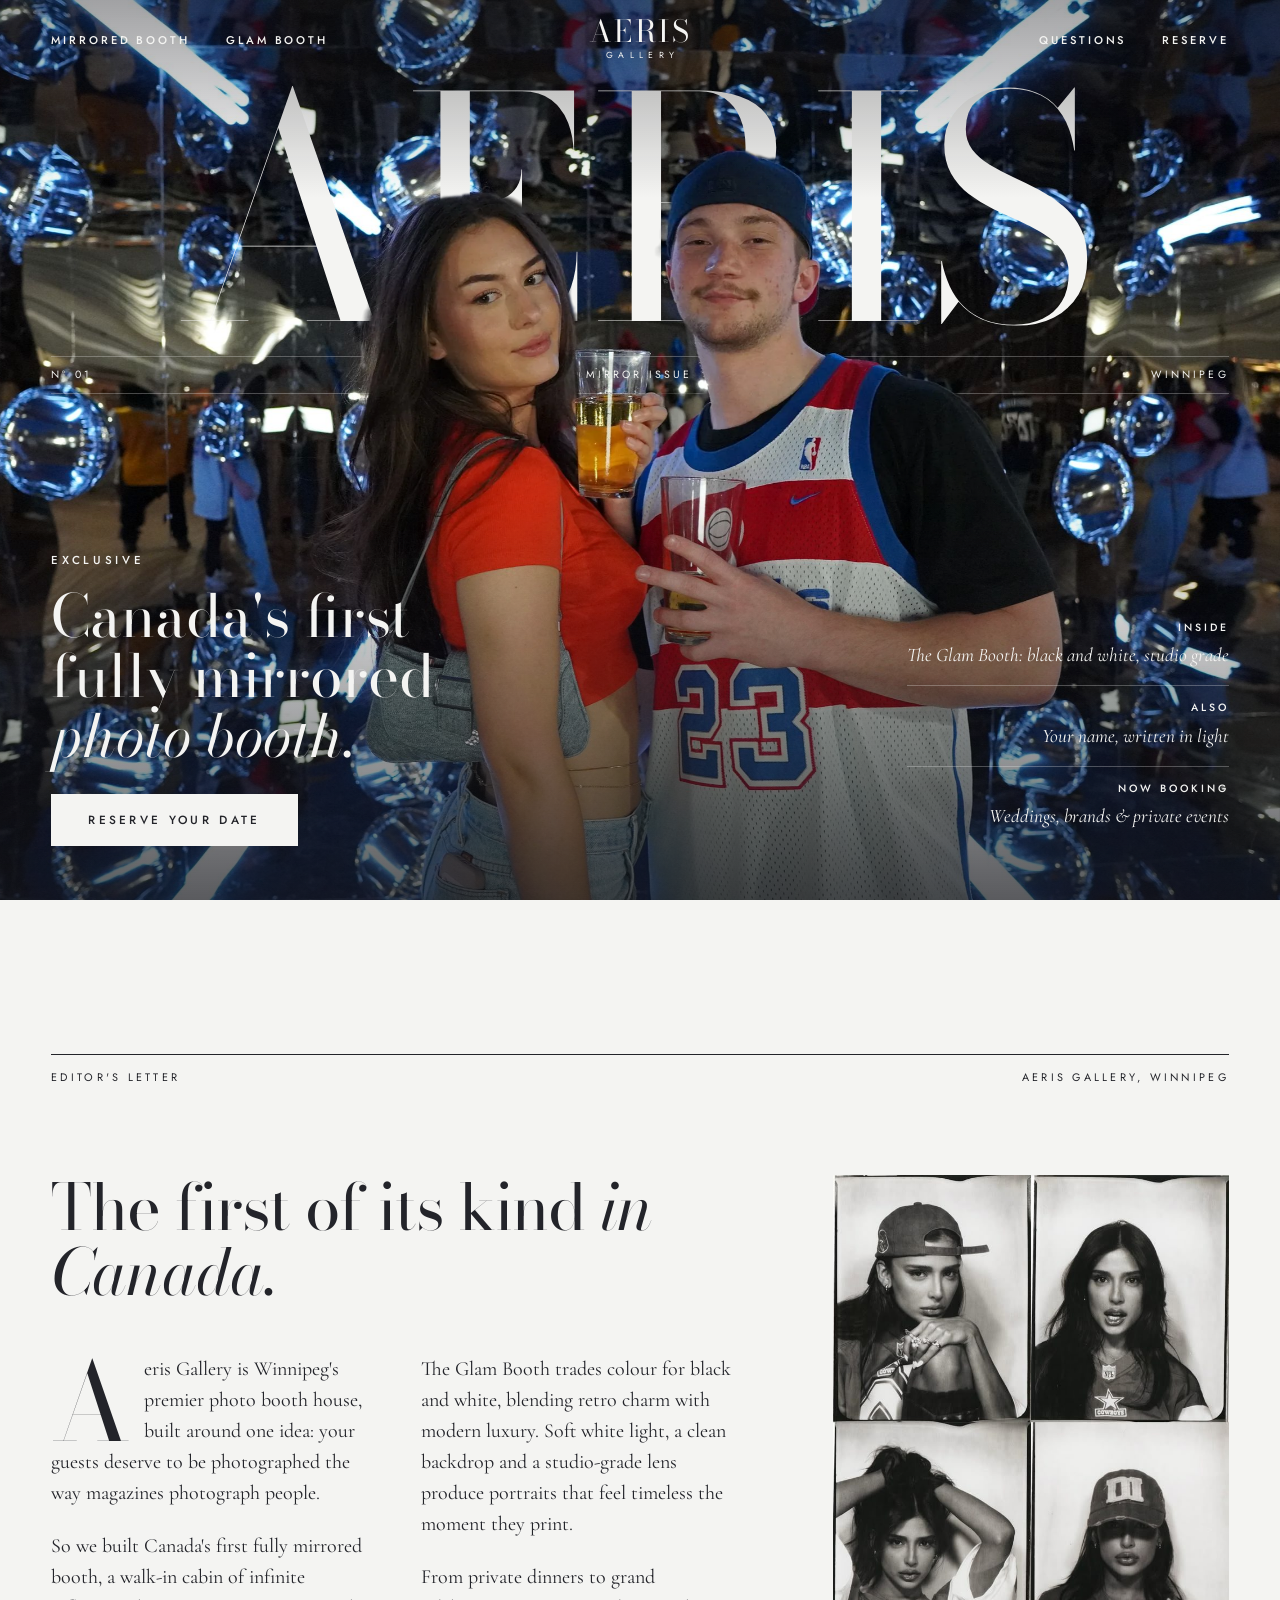
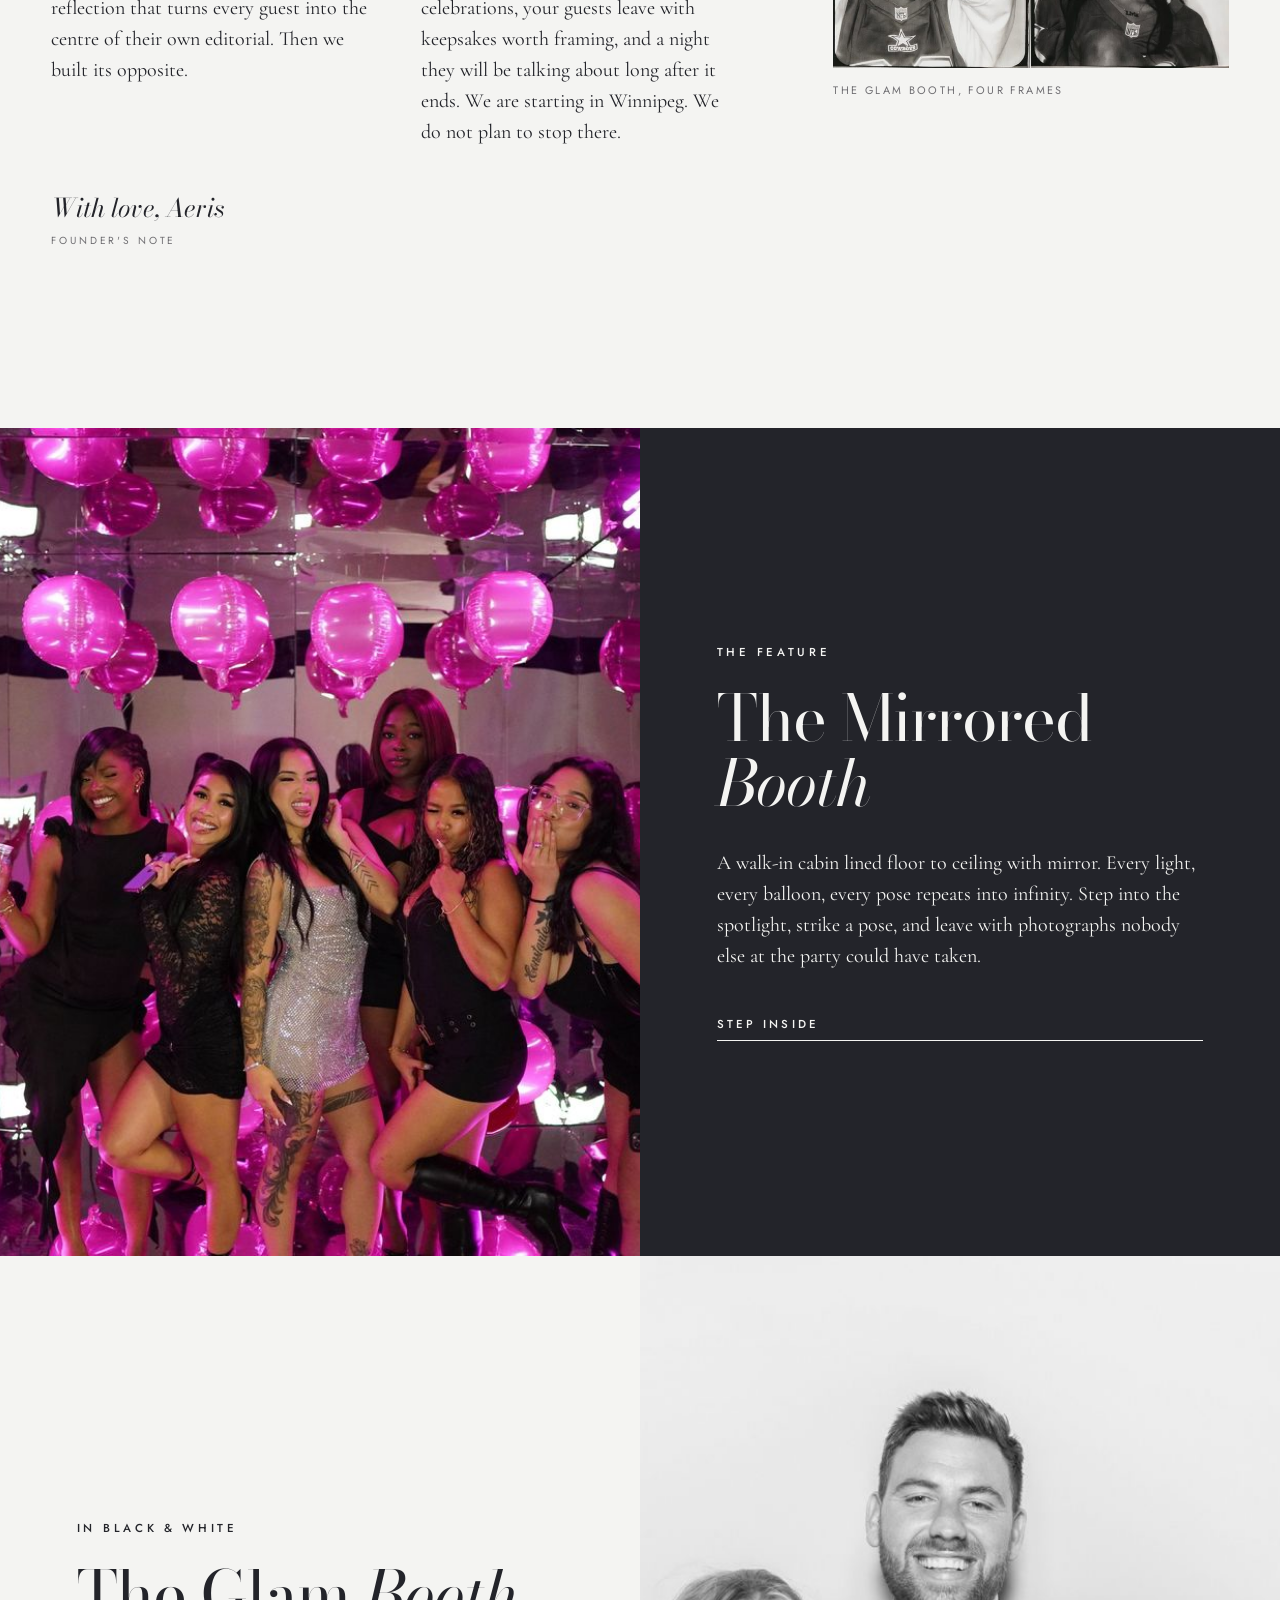
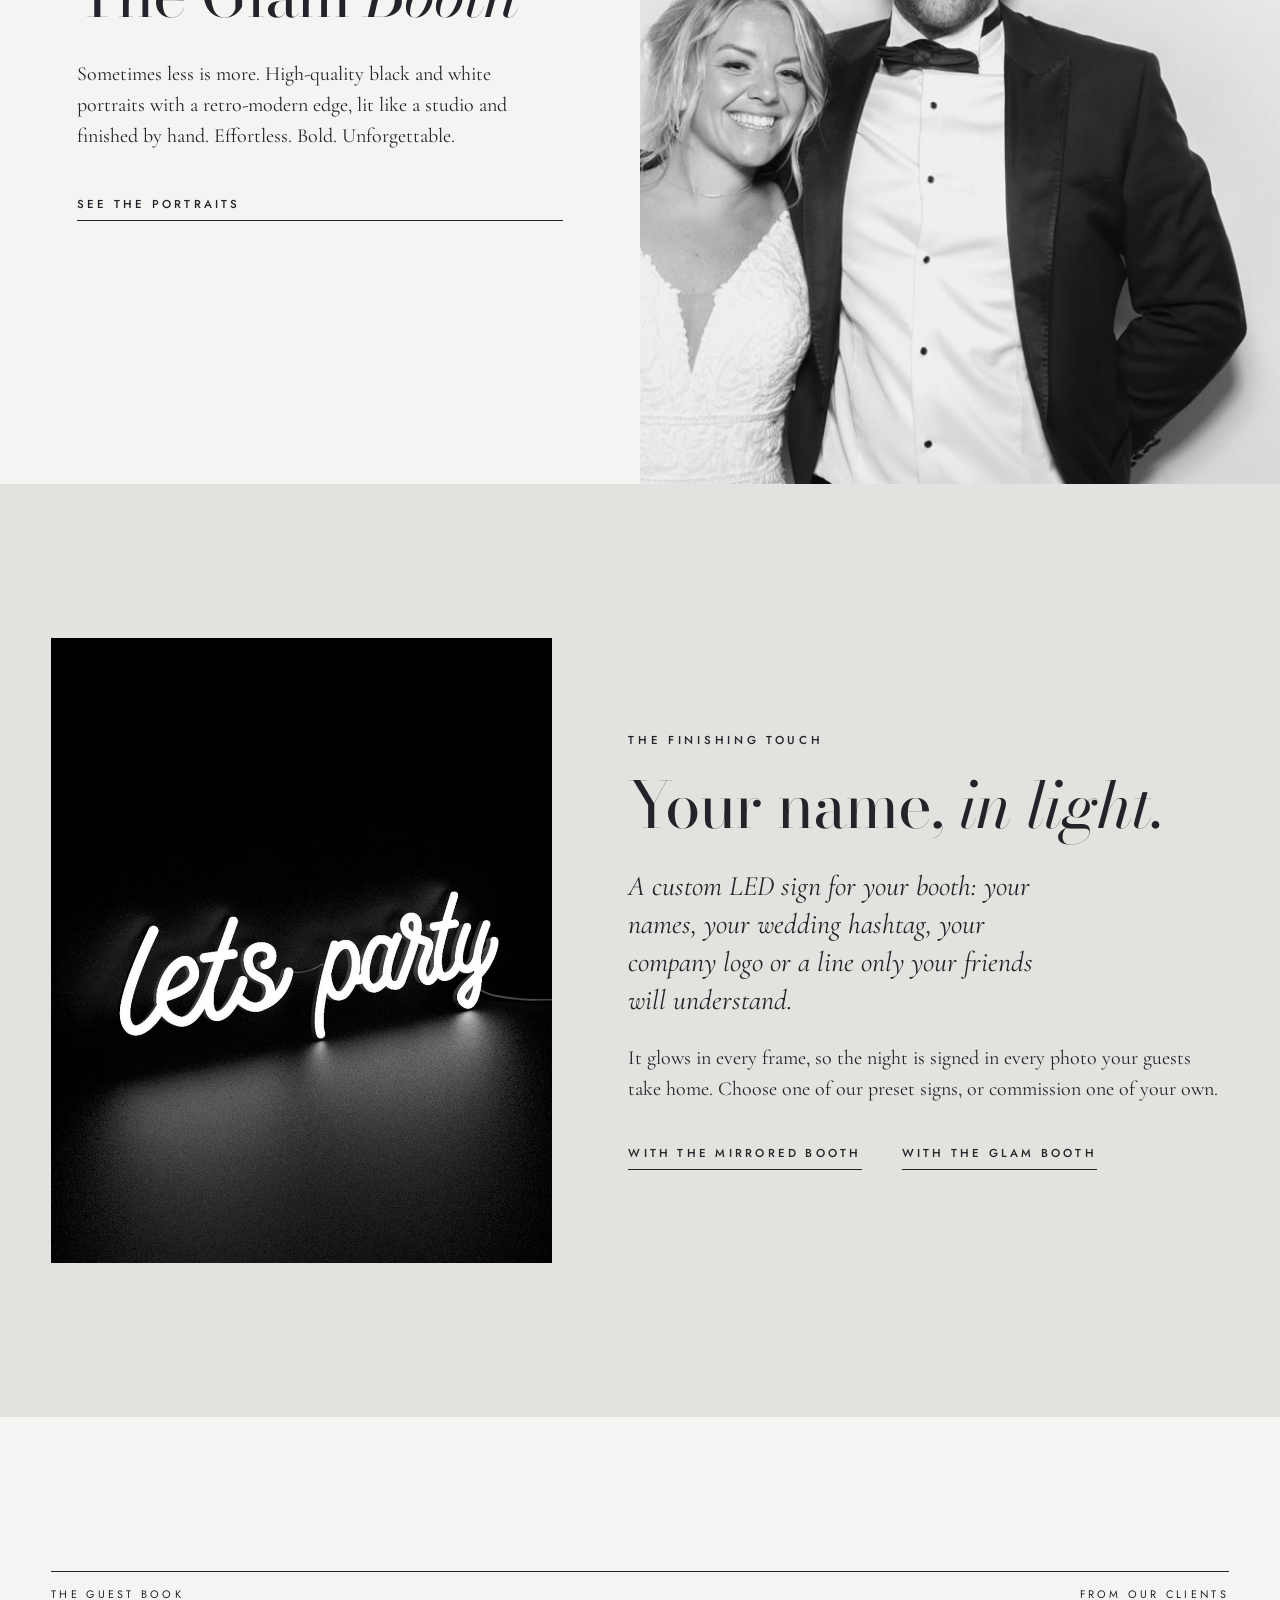
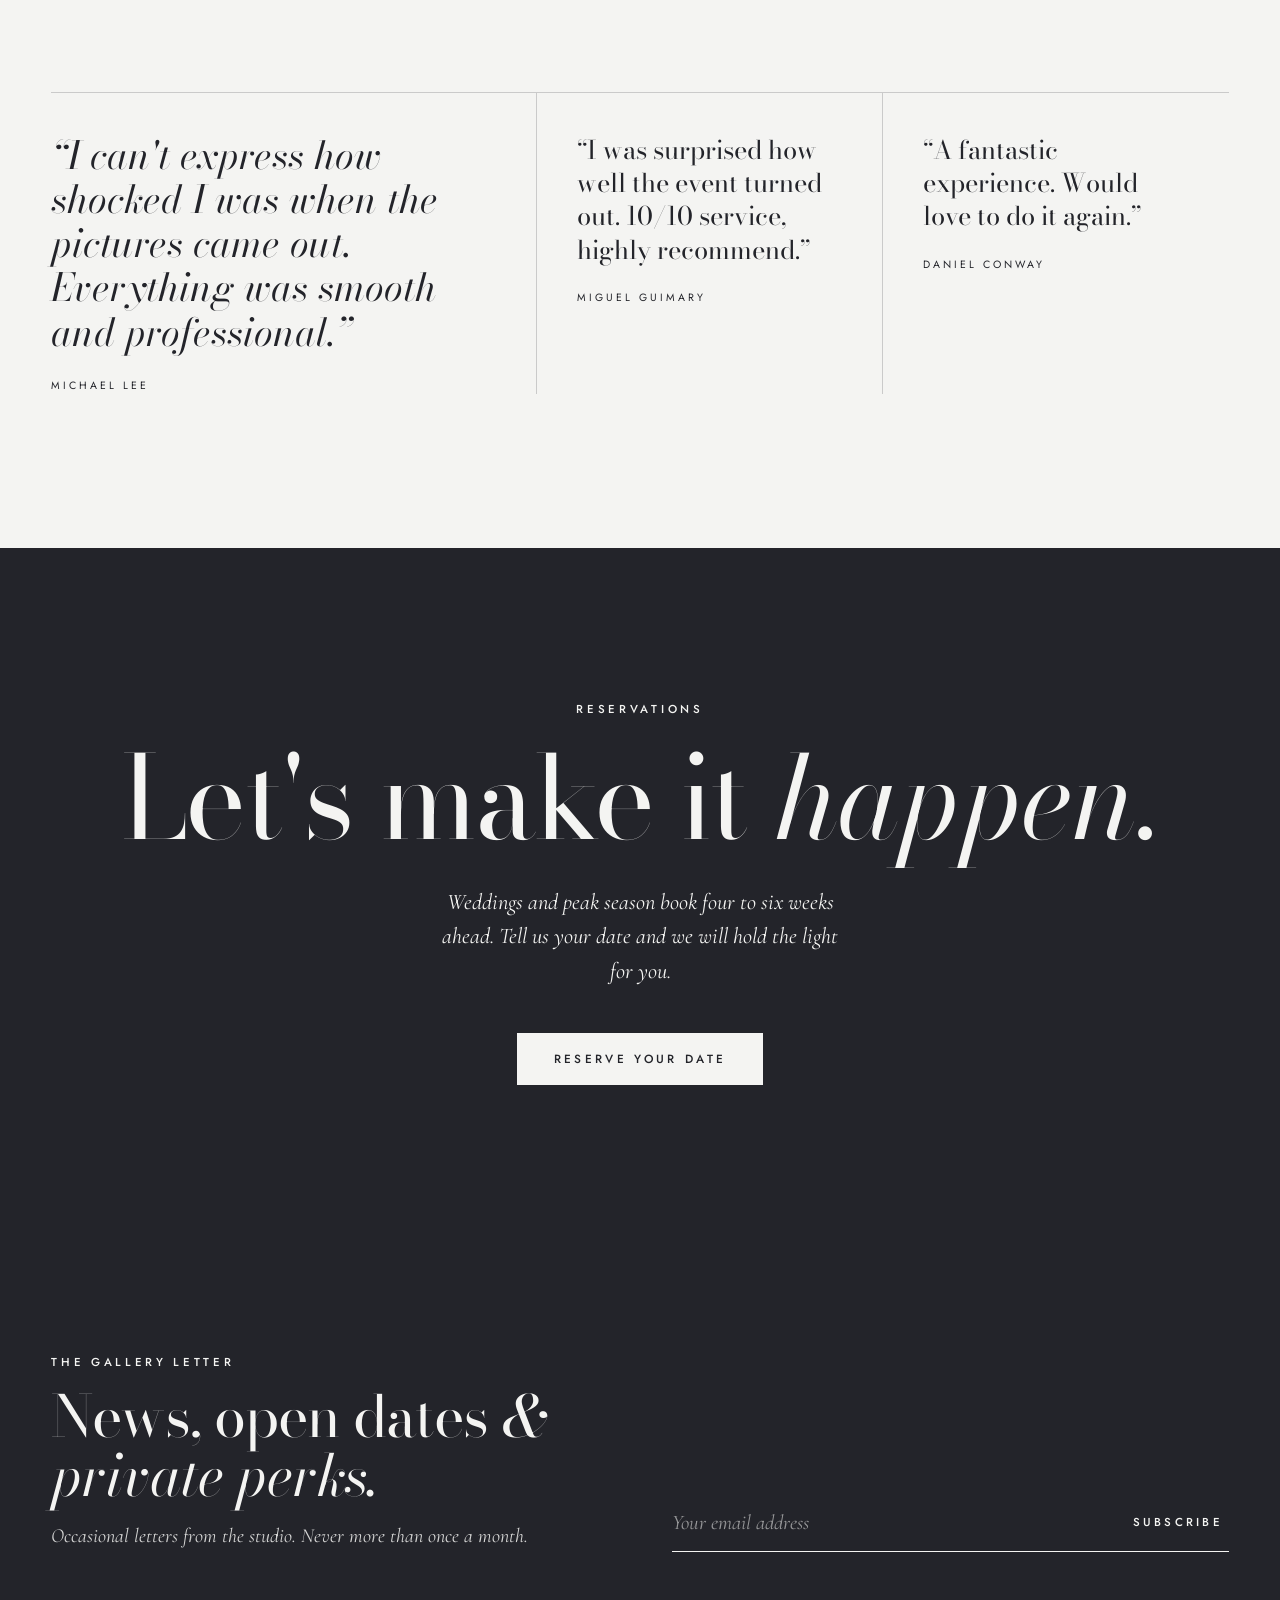
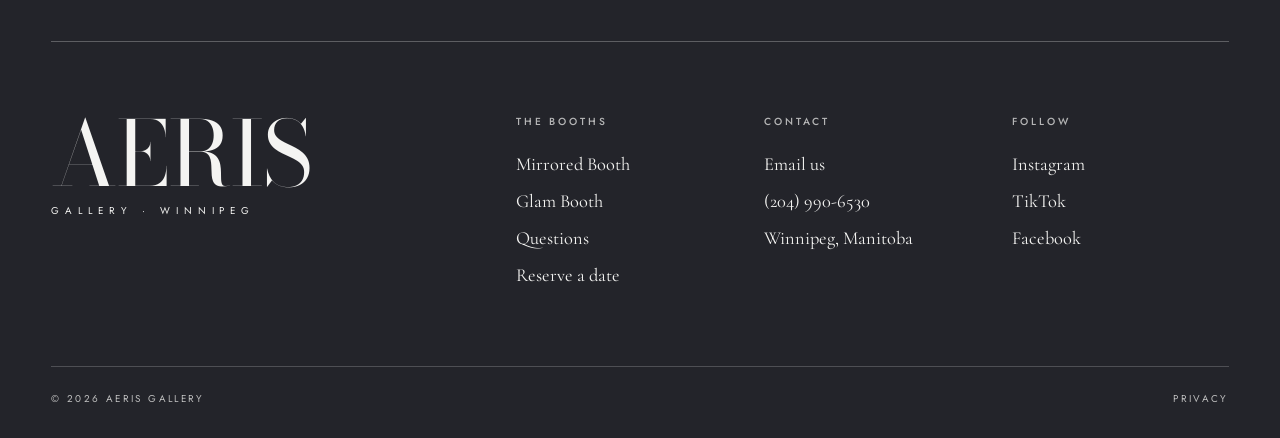
==== commit b599ee2f: "Add pink mirror booth and Glam group photos Pink mirrored booth photo leads the home feature and the" ====
--- a/index.html
+++ b/index.html
@@ -99,7 +99,7 @@
   <section class="section--ink" aria-labelledby="f-mirror">
     <div class="spread">
       <div class="spread__media">
-        <img src="assets/img/mirror-hero.jpg" srcset="assets/img/mirror-hero-sm.jpg 1200w, assets/img/mirror-hero.jpg 2400w" sizes="(max-width: 860px) 100vw, 50vw" loading="lazy" alt="Two guests smiling inside the mirrored booth, chrome balloons reflected endlessly around them" style="object-position:60% 50%">
+        <img src="assets/img/mirror-pink.jpg" srcset="assets/img/mirror-pink-sm.jpg 1200w, assets/img/mirror-pink.jpg 2400w" sizes="(max-width: 860px) 100vw, 50vw" loading="lazy" alt="Six friends posing in the mirrored booth, lit hot pink and surrounded by reflected pink balloons" style="object-position:50% 60%">
       </div>
       <div class="spread__text reveal">
         <p class="kicker">The feature</p>
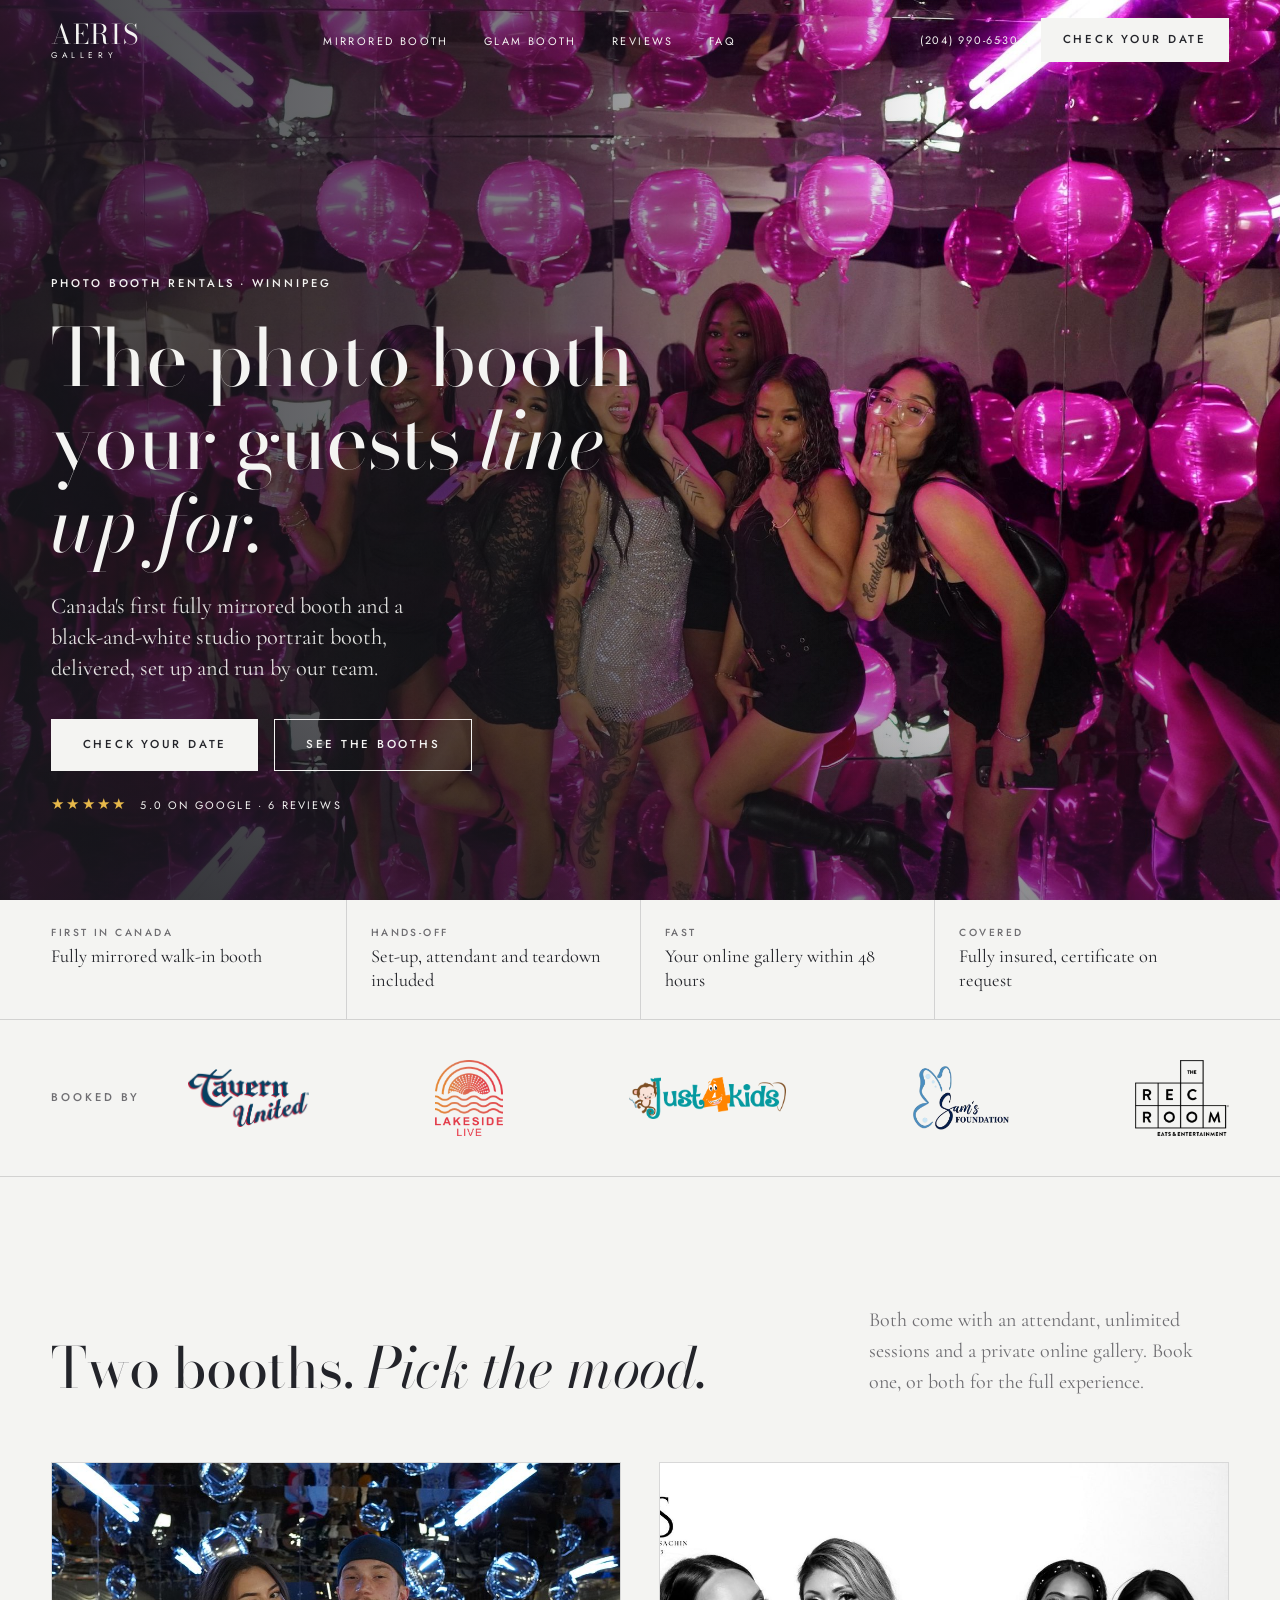
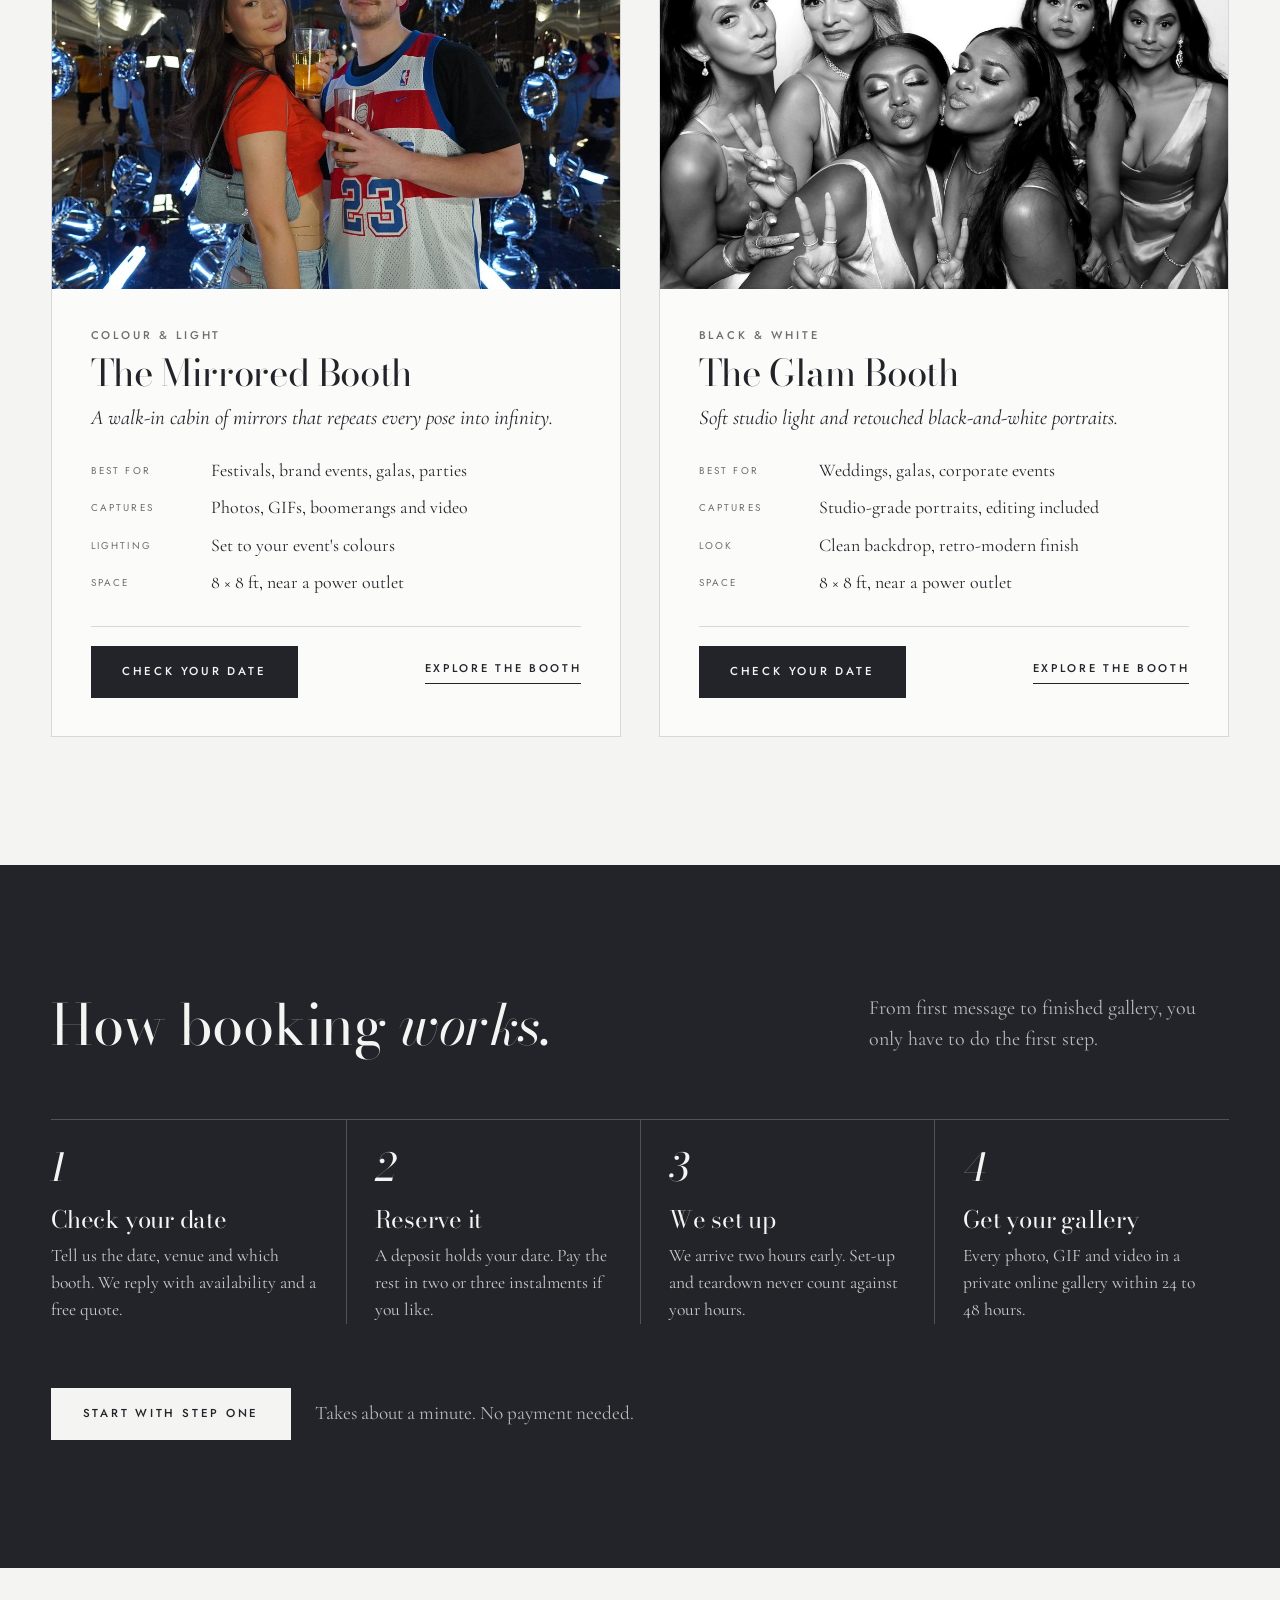
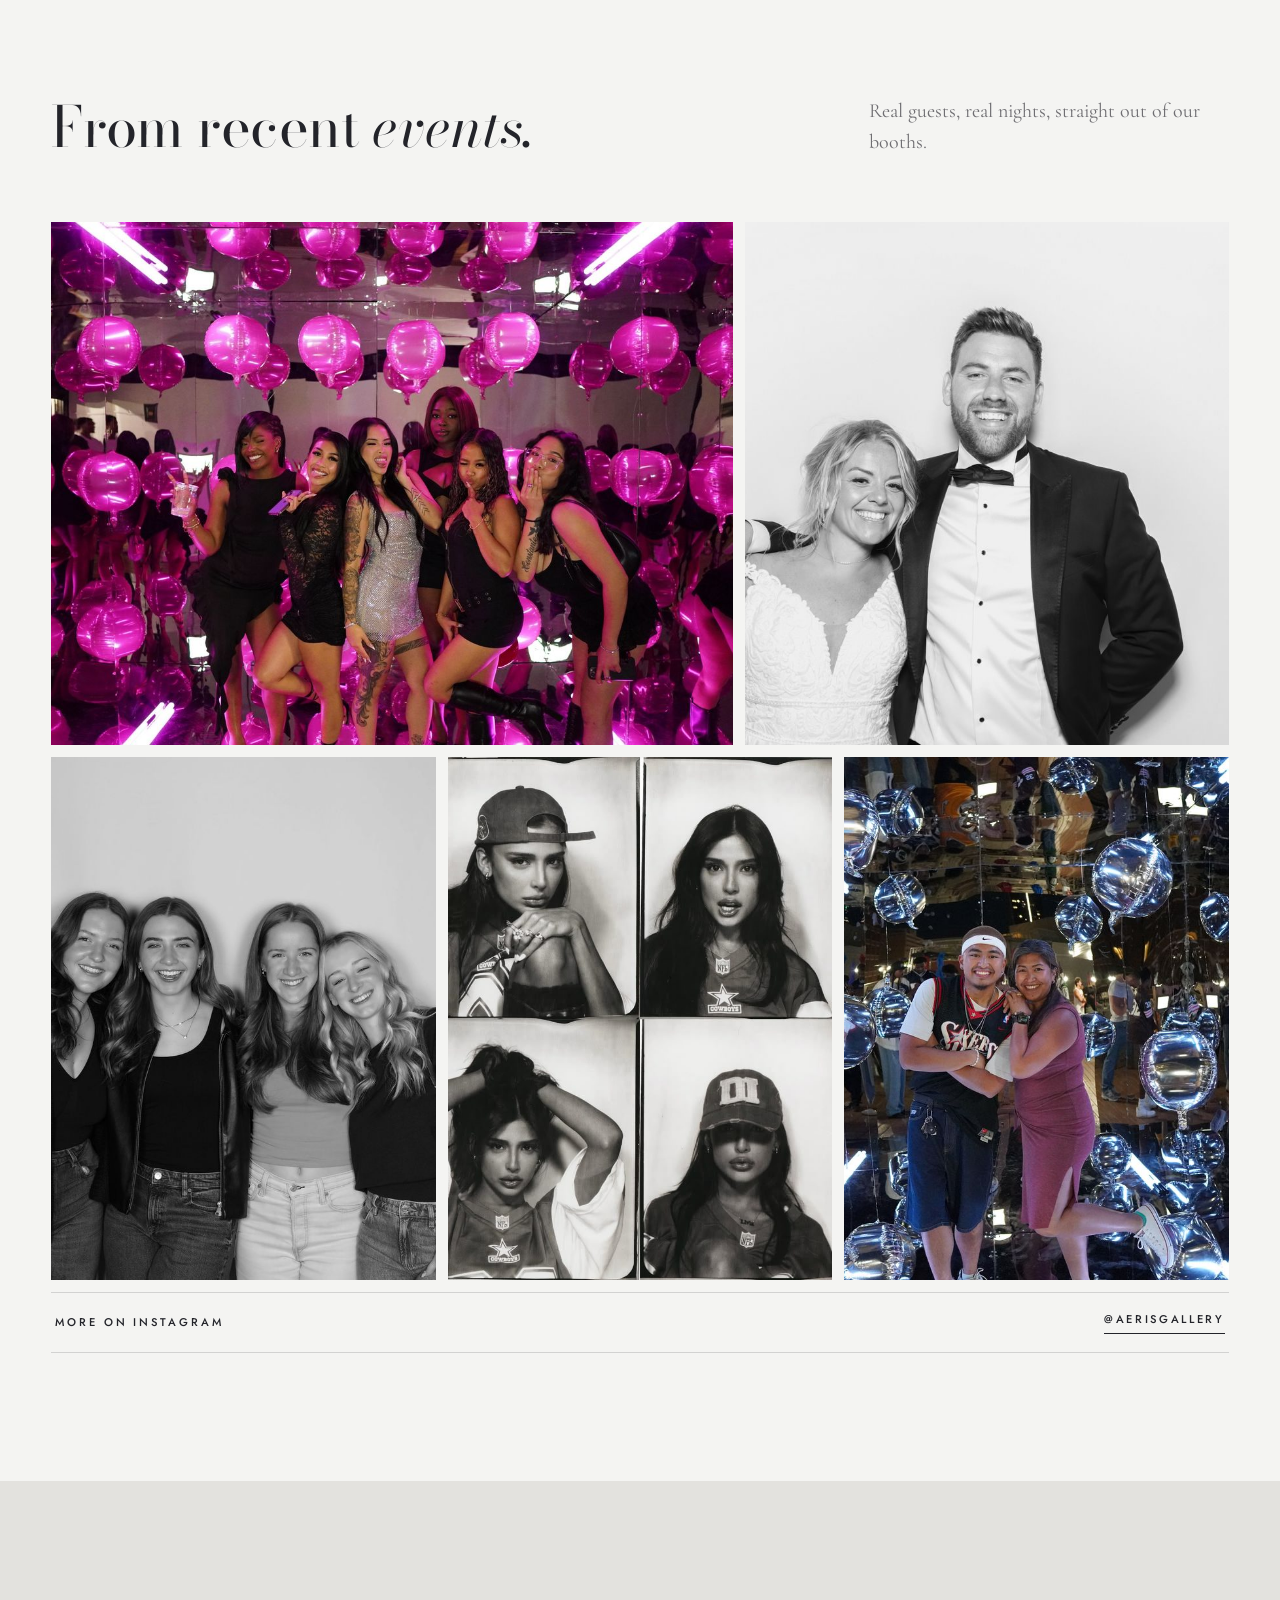
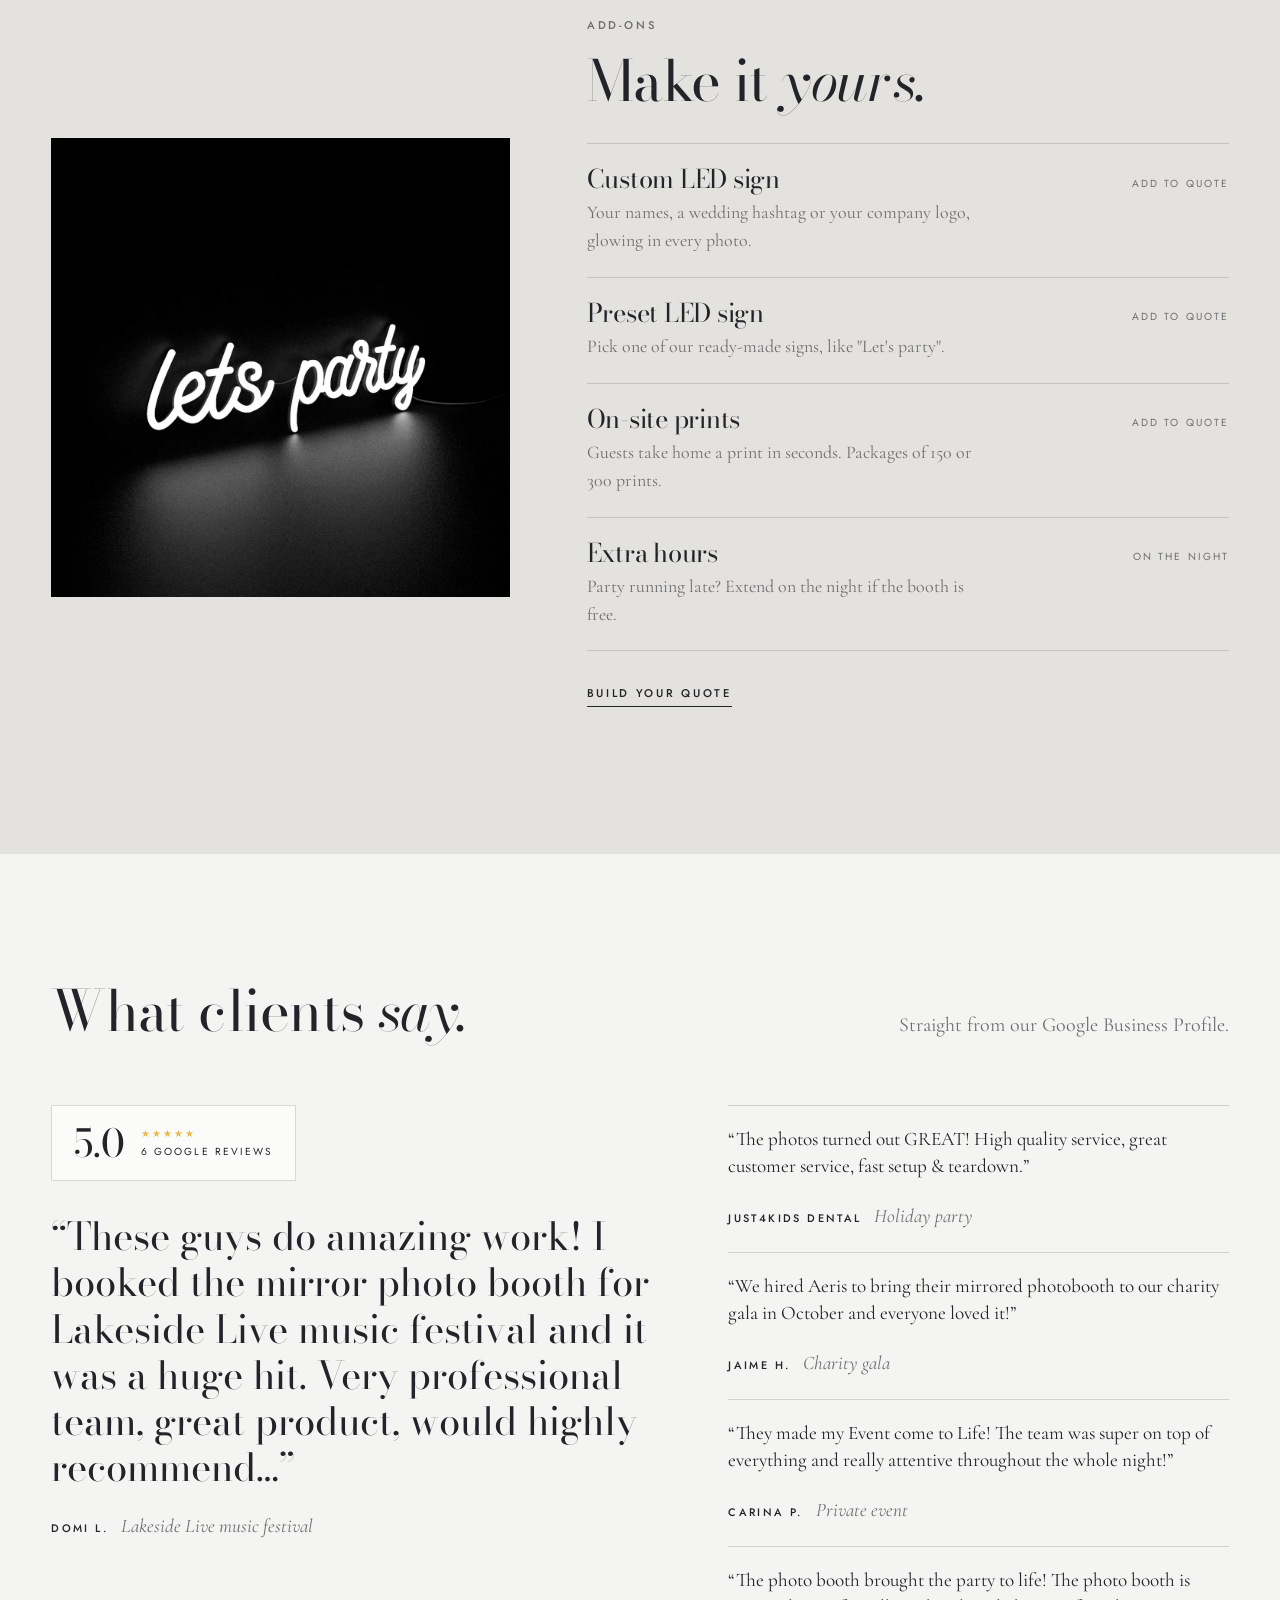
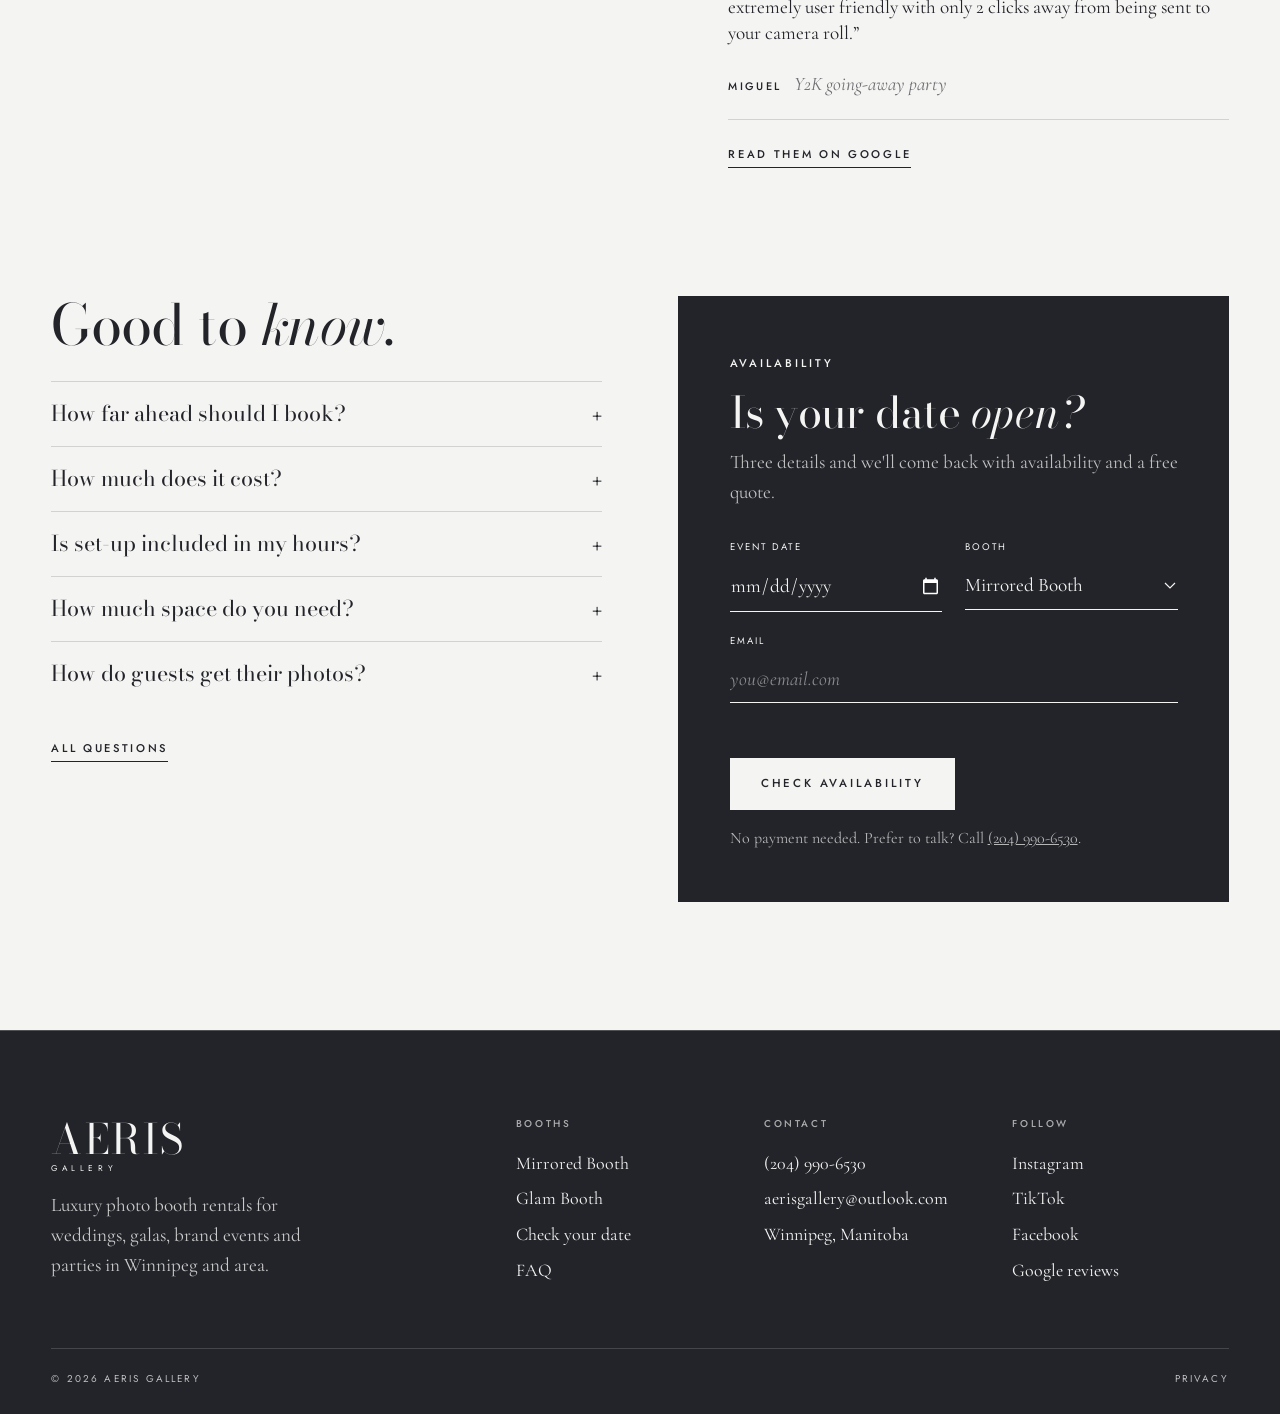
==== commit cffd8980: "Rebuild site as a booking-focused photo booth website New layout from the approved redesign: home pa" ====
--- a/index.html
+++ b/index.html
@@ -2,231 +2,216 @@
 <html lang="en-CA" class="no-js">
 <head>
 <meta charset="utf-8">
-<meta name="viewport" content="width=device-width, initial-scale=1">
-<title>Aeris Gallery | Luxury Photo Booths in Winnipeg</title>
-<meta name="description" content="Canada's first fully mirrored photo booth and the black-and-white Glam Booth. Luxury photo booth rentals for weddings, brands and private events in Winnipeg.">
-<meta property="og:title" content="Aeris Gallery | Luxury Photo Booths in Winnipeg">
-<meta property="og:description" content="Canada's first fully mirrored photo booth and the black-and-white Glam Booth. Luxury photo booth rentals for weddings, brands and private events in Winnipeg.">
-<meta property="og:image" content="assets/img/mirror-summer-sm.jpg">
+<meta name="viewport" content="width=device-width, initial-scale=1, viewport-fit=cover">
+<title>Aeris Gallery | Mirror &amp; Glam Photo Booth Rentals in Winnipeg</title>
+<meta name="description" content="Luxury photo booth rentals in Winnipeg. Canada's first fully mirrored photo booth and a black-and-white Glam Booth for weddings, galas, brand events and parties. 5.0 on Google.">
+<meta property="og:title" content="Aeris Gallery | Mirror &amp; Glam Photo Booth Rentals in Winnipeg">
+<meta property="og:description" content="Luxury photo booth rentals in Winnipeg. Canada's first fully mirrored photo booth and a black-and-white Glam Booth for weddings, galas, brand events and parties. 5.0 on Google.">
+<meta property="og:image" content="assets/img/mirror-pink-sm.jpg">
 <meta property="og:type" content="website">
 <meta name="theme-color" content="#23242a">
 <link rel="icon" href="assets/img/favicon.svg" type="image/svg+xml">
-<link rel="preconnect" href="https://fonts.googleapis.com"><link rel="preconnect" href="https://fonts.gstatic.com" crossorigin><link href="https://fonts.googleapis.com/css2?family=Bodoni+Moda:ital,opsz,wght@0,6..96,400;0,6..96,500;1,6..96,400&family=Cormorant+Garamond:ital,wght@0,400;0,500;1,400&family=Jost:wght@400;500&display=swap" rel="stylesheet">
+<link rel="preconnect" href="https://fonts.googleapis.com">
+<link rel="preconnect" href="https://fonts.gstatic.com" crossorigin>
+<link href="https://fonts.googleapis.com/css2?family=Bodoni+Moda:ital,opsz,wght@0,6..96,400;0,6..96,500;1,6..96,400&family=Cormorant+Garamond:ital,wght@0,400;0,500;1,400&family=Jost:wght@400;500&display=swap" rel="stylesheet">
 <link rel="stylesheet" href="assets/css/style.css">
+<script type="application/ld+json">{"@context": "https://schema.org", "@type": "LocalBusiness", "name": "Aeris Gallery", "description": "Luxury photo booth rentals in Winnipeg: Canada's first fully mirrored photo booth and a black-and-white Glam Booth.", "telephone": "+1-204-990-6530", "email": "aerisgallery@outlook.com", "areaServed": "Winnipeg, Manitoba", "address": {"@type": "PostalAddress", "addressLocality": "Winnipeg", "addressRegion": "MB", "addressCountry": "CA"}, "sameAs": ["https://www.instagram.com/aerisgallery", "https://www.facebook.com/profile.php?id=61573725666547", "https://www.tiktok.com/@aeris.gallery"], "image": "assets/img/mirror-pink.jpg"}</script>
 </head>
 <body>
 <a class="skip" href="#main">Skip to content</a>
 <header class="nav nav--over">
-  <div class="wrap nav__inner">
-    <ul class="nav__links">
+  <div class="wrap">
+    <a class="logo" href="index.html" aria-label="Aeris Gallery home"><b>AERIS</b><span>GALLERY</span></a>
+    <ul>
       <li><a href="mirrored-booth.html">Mirrored Booth</a></li>
       <li><a href="glam-booth.html">Glam Booth</a></li>
+      <li><a href="index.html#reviews">Reviews</a></li>
+      <li><a href="faq.html">FAQ</a></li>
     </ul>
-    <a class="wordmark" href="index.html" aria-label="Aeris Gallery, home">
-      <span class="wordmark__name">AERIS</span>
-      <span class="wordmark__sub">GALLERY</span>
-    </a>
-    <ul class="nav__links nav__links--right">
-      <li><a href="faq.html">Questions</a></li>
-      <li><a href="book.html">Reserve</a></li>
-    </ul>
-    <button class="nav__toggle" type="button" aria-controls="menu" aria-expanded="false" data-menu-open>Menu</button>
+    <div class="nav__cta">
+      <a class="nav__tel" href="tel:+12049906530">(204) 990-6530</a>
+      <a class="btn" href="book.html">Check your date</a>
+      <button class="menu-btn" type="button" aria-controls="menu" aria-expanded="false" data-menu-open>Menu</button>
+    </div>
   </div>
 </header>
-<div class="menu" id="menu" aria-hidden="true" role="dialog" aria-label="Site menu">
-  <div class="menu__top">
-    <a class="wordmark" href="index.html" style="text-align:left"><span class="wordmark__name">AERIS</span></a>
-    <button class="nav__toggle" style="display:inline-flex" type="button" data-menu-close>Close</button>
-  </div>
-  <ul class="menu__list">
-    <li><a href="index.html">The <em>Cover</em></a></li>
-    <li><a href="mirrored-booth.html">Mirrored <em>Booth</em></a></li>
-    <li><a href="glam-booth.html">Glam <em>Booth</em></a></li>
-    <li><a href="faq.html">Questions</a></li>
-    <li><a href="book.html"><em>Reserve</em></a></li>
+<div class="menu" id="menu" aria-hidden="true" role="dialog" aria-label="Menu">
+  <div class="menu__top"><a class="logo" href="index.html"><b>AERIS</b><span>GALLERY</span></a><button class="menu-btn" style="display:inline-flex" type="button" data-menu-close>Close</button></div>
+  <ul>
+    <li><a href="mirrored-booth.html">Mirrored Booth</a></li>
+    <li><a href="glam-booth.html">Glam Booth</a></li>
+    <li><a href="index.html#reviews">Reviews</a></li>
+    <li><a href="faq.html">FAQ</a></li>
   </ul>
   <div class="menu__foot">
-    <a href="mailto:aerisgallery@outlook.com">aerisgallery@outlook.com</a><br>
-    <a href="tel:+12049906530">(204) 990-6530</a>
+    <a class="btn btn--light btn--block" href="book.html">Check your date</a>
+    <a class="btn btn--line btn--block" href="tel:+12049906530">Call (204) 990-6530</a>
   </div>
 </div>
 
 <main id="main">
-  <section class="cover" aria-label="Aeris Gallery">
-    <img class="cover__img" src="assets/img/mirror-summer.jpg" srcset="assets/img/mirror-summer-sm.jpg 1200w, assets/img/mirror-summer.jpg 2400w" sizes="100vw" alt="Two guests posing inside the Aeris mirrored booth, surrounded by chrome balloons reflected into infinity" fetchpriority="high">
-    <div class="wrap">
-      <h1 class="cover__masthead">AERIS</h1>
-      <div class="cover__dateline"><span>Nº 01</span><span>The Mirror Issue</span><span>Winnipeg</span></div>
-    </div>
-    <img class="cover__img cover__cut" src="assets/img/mirror-summer-cut.webp" srcset="assets/img/mirror-summer-cut-sm.webp 1200w, assets/img/mirror-summer-cut.webp 2400w" sizes="100vw" alt="" aria-hidden="true">
-    <div></div>
-    <div class="wrap cover__lines">
-      <div class="cover__lead">
-        <p class="kicker">Exclusive</p>
-        <h2>Canada's first fully mirrored <em>photo booth.</em></h2>
-        <a class="btn btn--light" href="book.html">Reserve your date</a>
+<section class="hero">
+  <img src="assets/img/mirror-pink.jpg" srcset="assets/img/mirror-pink-sm.jpg 1200w, assets/img/mirror-pink.jpg 2400w" sizes="100vw" alt="Six friends posing in the Aeris mirrored booth, lit hot pink with reflected balloons" fetchpriority="high">
+  <div class="wrap">
+    <span class="label">Photo booth rentals · Winnipeg</span>
+    <h1>The photo booth your guests <em>line up for.</em></h1>
+    <p>Canada's first fully mirrored booth and a black-and-white studio portrait booth, delivered, set up and run by our team.</p>
+    <div class="ctas"><a class="btn btn--light" href="book.html">Check your date</a><a class="btn btn--line" href="#booths">See the booths</a></div>
+    <a class="rating" href="https://www.google.com/search?q=Aeris+Gallery+Winnipeg" target="_blank" rel="noopener"><span class="stars">★★★★★</span>5.0 on Google · 6 reviews</a>
+  </div>
+</section>
+
+<div class="proof"><div class="wrap"><ul>
+  <li><strong>First in Canada</strong>Fully mirrored walk-in booth</li>
+  <li><strong>Hands-off</strong>Set-up, attendant and teardown included</li>
+  <li><strong>Fast</strong>Your online gallery within 48 hours</li>
+  <li><strong>Covered</strong>Fully insured, certificate on request</li>
+</ul></div></div>
+
+<section class="partners" aria-label="Clients">
+  <div class="wrap">
+    <span class="label muted">Booked by</span>
+    <ul class="logos">
+      <li><img src="assets/img/partners/tavern-united-colour.png" alt="Tavern United" style="height:58px" loading="lazy"></li>
+      <li><img src="assets/img/partners/lakeside-live-colour.png" alt="Lakeside Live" style="height:76px" loading="lazy"></li>
+      <li><img src="assets/img/partners/just4kids-colour.png" alt="Just4Kids Dental" style="height:42px" loading="lazy"></li>
+      <li><img src="assets/img/partners/sams-foundation-colour.png" alt="Sam's Foundation" style="height:64px" loading="lazy"></li>
+      <li><img src="assets/img/partners/rec-room-colour.png" alt="The Rec Room" style="height:76px" loading="lazy"></li>
+    </ul>
+  </div>
+</section>
+
+<section class="section" id="booths"><div class="wrap">
+  <div class="head"><h2>Two booths. <em>Pick the mood.</em></h2><p>Both come with an attendant, unlimited sessions and a private online gallery. Book one, or both for the full experience.</p></div>
+  <div class="booths">
+    <article class="booth reveal">
+      <a href="mirrored-booth.html" tabindex="-1"><img src="assets/img/mirror-summer-sm.jpg" width="1200" height="800" loading="lazy" alt="A couple inside the mirrored booth surrounded by chrome balloons" style="object-position:72% 50%"></a>
+      <div class="in">
+        <span class="label muted">Colour &amp; light</span>
+        <h3><a href="mirrored-booth.html">The Mirrored Booth</a></h3>
+        <p class="tag">A walk-in cabin of mirrors that repeats every pose into infinity.</p>
+        <dl>
+          <dt>Best for</dt><dd>Festivals, brand events, galas, parties</dd>
+          <dt>Captures</dt><dd>Photos, GIFs, boomerangs and video</dd>
+          <dt>Lighting</dt><dd>Set to your event's colours</dd>
+          <dt>Space</dt><dd>8 × 8 ft, near a power outlet</dd>
+        </dl>
+        <div class="foot"><a class="btn" href="book.html?booth=mirrored">Check your date</a><a class="more" href="mirrored-booth.html">Explore the booth</a></div>
       </div>
-      <div class="cover__side">
-        <p><strong>Inside</strong><span>The Glam Booth: black and white, studio grade</span></p>
-        <p><strong>Also</strong><span>Your name, written in light</span></p>
-        <p><strong>Now booking</strong><span>Weddings, brands &amp; private events</span></p>
+    </article>
+    <article class="booth reveal">
+      <a href="glam-booth.html" tabindex="-1"><img src="assets/img/glam-group-sm.jpg" width="1200" height="800" loading="lazy" alt="Bridesmaids posing together in a black-and-white Glam Booth portrait" style="object-position:100% 40%"></a>
+      <div class="in">
+        <span class="label muted">Black &amp; white</span>
+        <h3><a href="glam-booth.html">The Glam Booth</a></h3>
+        <p class="tag">Soft studio light and retouched black-and-white portraits.</p>
+        <dl>
+          <dt>Best for</dt><dd>Weddings, galas, corporate events</dd>
+          <dt>Captures</dt><dd>Studio-grade portraits, editing included</dd>
+          <dt>Look</dt><dd>Clean backdrop, retro-modern finish</dd>
+          <dt>Space</dt><dd>8 × 8 ft, near a power outlet</dd>
+        </dl>
+        <div class="foot"><a class="btn" href="book.html?booth=glam">Check your date</a><a class="more" href="glam-booth.html">Explore the booth</a></div>
       </div>
-    </div>
-  </section>
-
-  <section class="section">
-    <div class="wrap">
-      <div class="rule-head"><span>Editor's letter</span><span>Aeris Gallery, Winnipeg</span></div>
-      <div class="letter">
-        <div class="reveal">
-          <h2 class="display h-lg">The first of its kind <em>in Canada.</em></h2>
-          <div class="letter__body body">
-            <p class="dropcap">Aeris Gallery is Winnipeg's premier photo booth house, built around one idea: your guests deserve to be photographed the way magazines photograph people.</p>
-            <p>So we built Canada's first fully mirrored booth, a walk-in cabin of infinite reflection that turns every guest into the centre of their own editorial. Then we built its opposite.</p>
-            <p>The Glam Booth trades colour for black and white, blending retro charm with modern luxury. Soft white light, a clean backdrop and a studio-grade lens produce portraits that feel timeless the moment they print.</p>
-            <p>From private dinners to grand celebrations, your guests leave with keepsakes worth framing, and a night they will be talking about long after it ends. We are starting in Winnipeg. We do not plan to stop there.</p>
-          </div>
-          <p class="letter__sign">With love, Aeris<small>Founder's note</small></p>
-        </div>
-        <figure class="letter__figure reveal">
-          <img src="assets/img/glam-guests.jpg" width="736" height="917" loading="lazy" alt="Four black-and-white Glam Booth frames of a guest in a ball cap and football jersey">
-          <figcaption class="caption">The Glam Booth, four frames</figcaption>
-        </figure>
-      </div>
-    </div>
-  </section>
-
-  <section class="section--ink" aria-labelledby="f-mirror">
-    <div class="spread">
-      <div class="spread__media">
-        <img src="assets/img/mirror-pink.jpg" srcset="assets/img/mirror-pink-sm.jpg 1200w, assets/img/mirror-pink.jpg 2400w" sizes="(max-width: 860px) 100vw, 50vw" loading="lazy" alt="Six friends posing in the mirrored booth, lit hot pink and surrounded by reflected pink balloons" style="object-position:50% 60%">
-      </div>
-      <div class="spread__text reveal">
-        <p class="kicker">The feature</p>
-        <h2 class="display h-lg" id="f-mirror">The Mirrored <em>Booth</em></h2>
-        <div class="body">
-          <p>A walk-in cabin lined floor to ceiling with mirror. Every light, every balloon, every pose repeats into infinity. Step into the spotlight, strike a pose, and leave with photographs nobody else at the party could have taken.</p>
-        </div>
-        <a class="textlink" href="mirrored-booth.html">Step inside</a>
-      </div>
-    </div>
-  </section>
-
-  <section aria-labelledby="f-glam">
-    <div class="spread spread--flip">
-      <div class="spread__media">
-        <img src="assets/img/glam-couple.jpg" width="1200" height="800" loading="lazy" alt="A bride and groom laughing in a black-and-white Glam Booth portrait" style="object-position:62% 50%">
-      </div>
-      <div class="spread__text reveal">
-        <p class="kicker">In black &amp; white</p>
-        <h2 class="display h-lg" id="f-glam">The Glam <em>Booth</em></h2>
-        <div class="body">
-          <p>Sometimes less is more. High-quality black and white portraits with a retro-modern edge, lit like a studio and finished by hand. Effortless. Bold. Unforgettable.</p>
-        </div>
-        <a class="textlink" href="glam-booth.html">See the portraits</a>
-      </div>
-    </div>
-  </section>
-
-  <section class="section section--fog">
-    <div class="wrap glow">
-      <figure class="glow__media reveal">
-        <img src="assets/img/led-sign.jpg" srcset="assets/img/led-sign-sm.jpg 1200w, assets/img/led-sign.jpg 2000w" sizes="(max-width: 860px) 100vw, 45vw" loading="lazy" alt="A white neon sign reading lets party, glowing on black">
-      </figure>
-      <div class="reveal">
-        <p class="kicker">The finishing touch</p>
-        <h2 class="display h-lg">Your name, <em>in light.</em></h2>
-        <p class="standfirst">A custom LED sign for your booth: your names, your wedding hashtag, your company logo or a line only your friends will understand.</p>
-        <div class="body" style="margin-top:1.5rem">
-          <p>It glows in every frame, so the night is signed in every photo your guests take home. Choose one of our preset signs, or commission one of your own.</p>
-        </div>
-        <div class="glow__links">
-          <a class="textlink" href="book.html?booth=mirrored">With the Mirrored Booth</a>
-          <a class="textlink" href="book.html?booth=glam">With the Glam Booth</a>
-        </div>
-      </div>
-    </div>
-  </section>
-
-  <section class="section">
-    <div class="wrap">
-      <div class="rule-head"><span>The guest book</span><span>From our clients</span></div>
-      <div class="quotes reveal">
-        <figure class="quote">
-          <blockquote>“I can't express how shocked I was when the pictures came out. Everything was smooth and professional.”</blockquote>
-          <figcaption>Michael Lee</figcaption>
-        </figure>
-        <figure class="quote">
-          <blockquote>“I was surprised how well the event turned out. 10/10 service, highly recommend.”</blockquote>
-          <figcaption>Miguel Guimary</figcaption>
-        </figure>
-        <figure class="quote">
-          <blockquote>“A fantastic experience. Would love to do it again.”</blockquote>
-          <figcaption>Daniel Conway</figcaption>
-        </figure>
-      </div>
-    </div>
-  </section>
-
-  <section class="section section--ink reserve">
-    <div class="wrap reveal">
-      <p class="kicker">Reservations</p>
-      <h2 class="display">Let's make it <em>happen.</em></h2>
-      <p>Weddings and peak season book four to six weeks ahead. Tell us your date and we will hold the light for you.</p>
-      <a class="btn btn--light" href="book.html">Reserve your date</a>
-    </div>
-  </section>
+    </article>
+  </div>
+</div></section>
+
+<section class="section dark"><div class="wrap">
+  <div class="head"><h2>How booking <em>works.</em></h2><p>From first message to finished gallery, you only have to do the first step.</p></div>
+  <ol class="steps">
+    <li><span class="n">1</span><h3>Check your date</h3><p>Tell us the date, venue and which booth. We reply with availability and a free quote.</p></li>
+    <li><span class="n">2</span><h3>Reserve it</h3><p>A deposit holds your date. Pay the rest in two or three instalments if you like.</p></li>
+    <li><span class="n">3</span><h3>We set up</h3><p>We arrive two hours early. Set-up and teardown never count against your hours.</p></li>
+    <li><span class="n">4</span><h3>Get your gallery</h3><p>Every photo, GIF and video in a private online gallery within 24 to 48 hours.</p></li>
+  </ol>
+  <div class="steps-cta"><a class="btn btn--light" href="book.html">Start with step one</a><span class="muted">Takes about a minute. No payment needed.</span></div>
+</div></section>
+
+<section class="section"><div class="wrap">
+  <div class="head"><h2>From recent <em>events.</em></h2><p>Real guests, real nights, straight out of our booths.</p></div>
+  <div class="grid">
+    <img class="g1" src="assets/img/mirror-pink-sm.jpg" loading="lazy" alt="Guests posing in the pink-lit mirrored booth">
+    <img class="g2" src="assets/img/glam-couple.jpg" loading="lazy" alt="A bride and groom laughing in the Glam Booth" style="object-position:60% 40%">
+    <img class="g4" src="assets/img/glam-friends-sm.jpg" loading="lazy" alt="Four friends in a black-and-white Glam Booth portrait" style="object-position:50% 45%">
+    <img class="g5" src="assets/img/glam-guests.jpg" loading="lazy" alt="A four-frame black-and-white Glam Booth strip">
+    <img class="g3" src="assets/img/mirror-hero-sm.jpg" loading="lazy" alt="Two guests in the mirrored booth with chrome balloons" style="object-position:55% 50%">
+  </div>
+  <div class="g-foot"><span class="label">More on Instagram</span><a class="more" href="https://www.instagram.com/aerisgallery" target="_blank" rel="noopener">@aerisgallery</a></div>
+</div></section>
+
+<section class="section fog"><div class="wrap addons">
+  <img src="assets/img/led-sign-sm.jpg" width="1200" height="1200" loading="lazy" alt="A white neon sign reading lets party">
+  <div>
+    <span class="label muted">Add-ons</span>
+    <h2 style="margin:.8rem 0 2rem">Make it <em>yours.</em></h2>
+    <div class="addon"><div><h3>Custom LED sign</h3><p>Your names, a wedding hashtag or your company logo, glowing in every photo.</p></div><span class="note">Add to quote</span></div>
+    <div class="addon"><div><h3>Preset LED sign</h3><p>Pick one of our ready-made signs, like "Let's party".</p></div><span class="note">Add to quote</span></div>
+    <div class="addon"><div><h3>On-site prints</h3><p>Guests take home a print in seconds. Packages of 150 or 300 prints.</p></div><span class="note">Add to quote</span></div>
+    <div class="addon"><div><h3>Extra hours</h3><p>Party running late? Extend on the night if the booth is free.</p></div><span class="note">On the night</span></div>
+    <p style="margin-top:1.6rem"><a class="more" href="book.html">Build your quote</a></p>
+  </div>
+</div></section>
+
+<section class="section" id="reviews"><div class="wrap">
+  <div class="head"><h2>What clients <em>say.</em></h2><p>Straight from our Google Business Profile.</p></div>
+  <div class="rev">
+    <div class="reveal">
+      <a class="gbadge" href="https://www.google.com/search?q=Aeris+Gallery+Winnipeg" target="_blank" rel="noopener"><strong>5.0</strong><span><span class="stars">★★★★★</span><br>6 Google reviews</span></a>
+      <p class="feature-q">“These guys do amazing work! I booked the mirror photo booth for Lakeside Live music festival and it was a huge hit. Very professional team, great product, would highly recommend…”</p>
+      <div class="who"><b>Domi L.</b><span>Lakeside Live music festival</span></div>
+    </div>
+    <div class="reveal">
+      <figure class="mini"><blockquote>“The photos turned out GREAT! High quality service, great customer service, fast setup &amp; teardown.”</blockquote><figcaption class="who"><b>Just4Kids Dental</b><span>Holiday party</span></figcaption></figure>
+      <figure class="mini"><blockquote>“We hired Aeris to bring their mirrored photobooth to our charity gala in October and everyone loved it!”</blockquote><figcaption class="who"><b>Jaime H.</b><span>Charity gala</span></figcaption></figure>
+      <figure class="mini"><blockquote>“They made my Event come to Life! The team was super on top of everything and really attentive throughout the whole night!”</blockquote><figcaption class="who"><b>Carina P.</b><span>Private event</span></figcaption></figure>
+      <figure class="mini"><blockquote>“The photo booth brought the party to life! The photo booth is extremely user friendly with only 2 clicks away from being sent to your camera roll.”</blockquote><figcaption class="who"><b>Miguel</b><span>Y2K going-away party</span></figcaption></figure>
+      <p style="padding-top:18px;margin:0"><a class="more" href="https://www.google.com/search?q=Aeris+Gallery+Winnipeg" target="_blank" rel="noopener">Read them on Google</a></p>
+    </div>
+  </div>
+</div></section>
+
+<section class="section section--tight"><div class="wrap close">
+  <div class="faq">
+    <h2 style="margin-bottom:1.6rem">Good to <em>know.</em></h2>
+    <details><summary>How far ahead should I book?</summary><p>Four to six weeks for weddings and peak season. Booths go by availability, and we have booked events as little as two days out, so it is always worth asking.</p></details>
+<details><summary>How much does it cost?</summary><p>It depends on the booth, the hours and the extras you choose. Send us your date and details and we will reply with a free quote.</p></details>
+<details><summary>Is set-up included in my hours?</summary><p>No, it is on us. We arrive two hours before your start time and pack down in 30 to 45 minutes after. Set-up and teardown are included in your price. For brand activations, up to three hours of set-up is included.</p></details>
+<details><summary>How much space do you need?</summary><p>At least 8 × 8 ft, within 15 ft of a power outlet.</p></details>
+<details><summary>How do guests get their photos?</summary><p>Guests send photos straight to their phones in a couple of taps. You also get a private online gallery with every photo, GIF and video within 24 to 48 hours.</p></details>
+    <p style="margin-top:1.6rem"><a class="more" href="faq.html">All questions</a></p>
+  </div>
+  <div class="avail">
+      <span class="label">Availability</span>
+      <h2>Is your date <em>open?</em></h2>
+      <p>Three details and we'll come back with availability and a free quote.</p>
+      <form class="qf" novalidate>
+        <label>Event date<input type="date" name="date" required></label>
+        <label>Booth<select name="booth"><option value="mirrored" selected>Mirrored Booth</option><option value="glam">Glam Booth</option><option value="both">Both booths</option><option value="unsure">Not sure yet</option></select></label>
+        <label class="full">Email<input type="email" name="email" autocomplete="email" placeholder="you@email.com" required></label>
+        <span class="err full" role="alert" aria-live="polite"></span>
+        <div class="full"><button class="btn btn--light" type="submit">Check availability</button></div>
+      </form>
+      <p class="fine">No payment needed. Prefer to talk? Call <a href="tel:+12049906530">(204) 990-6530</a>.</p>
+    </div>
+</div></section>
 </main>
 <footer class="footer">
   <div class="wrap">
-    <div class="footer__letter">
+    <div class="footer__cols">
       <div>
-        <p class="kicker" style="margin-bottom:1rem">The Gallery Letter</p>
-        <h2 class="display">News, open dates <em>&amp; private perks.</em></h2>
-        <p>Occasional letters from the studio. Never more than once a month.</p>
+        <a class="logo" href="index.html"><b>AERIS</b><span>GALLERY</span></a>
+        <p style="max-width:30ch;opacity:.8;margin-top:1.2rem">Luxury photo booth rentals for weddings, galas, brand events and parties in Winnipeg and area.</p>
       </div>
-      <form class="signup" novalidate>
-        <label for="signup-email" class="skip">Email address</label>
-        <input id="signup-email" name="email" type="email" autocomplete="email" placeholder="Your email address" required>
-        <button type="submit">Subscribe</button>
-        <p class="signup__status" role="status" aria-live="polite"></p>
-      </form>
-    </div>
-    <div class="footer__cols">
-      <p class="footer__mark">AERIS<small>GALLERY · WINNIPEG</small></p>
-      <div>
-        <h3>The booths</h3>
-        <ul>
-          <li><a href="mirrored-booth.html">Mirrored Booth</a></li>
-          <li><a href="glam-booth.html">Glam Booth</a></li>
-          <li><a href="faq.html">Questions</a></li>
-          <li><a href="book.html">Reserve a date</a></li>
-        </ul>
-      </div>
-      <div>
-        <h3>Contact</h3>
-        <ul>
-          <li><a href="mailto:aerisgallery@outlook.com">Email us</a></li>
-          <li><a href="tel:+12049906530">(204) 990-6530</a></li>
-          <li>Winnipeg, Manitoba</li>
-        </ul>
-      </div>
-      <div>
-        <h3>Follow</h3>
-        <ul>
-          <li><a href="https://www.instagram.com/aerisgallery" rel="noopener" target="_blank">Instagram</a></li>
-          <li><a href="https://www.tiktok.com/@aeris.gallery" rel="noopener" target="_blank">TikTok</a></li>
-          <li><a href="https://www.facebook.com/profile.php?id=61573725666547" rel="noopener" target="_blank">Facebook</a></li>
-        </ul>
-      </div>
-    </div>
-    <div class="footer__base">
-      <span>© <span data-year>2026</span> Aeris Gallery</span>
-      <a href="privacy.html">Privacy</a>
-    </div>
+      <div><h3>Booths</h3><ul><li><a href="mirrored-booth.html">Mirrored Booth</a></li><li><a href="glam-booth.html">Glam Booth</a></li><li><a href="book.html">Check your date</a></li><li><a href="faq.html">FAQ</a></li></ul></div>
+      <div><h3>Contact</h3><ul><li><a href="tel:+12049906530">(204) 990-6530</a></li><li><a href="mailto:aerisgallery@outlook.com">aerisgallery@outlook.com</a></li><li>Winnipeg, Manitoba</li></ul></div>
+      <div><h3>Follow</h3><ul><li><a href="https://www.instagram.com/aerisgallery" target="_blank" rel="noopener">Instagram</a></li><li><a href="https://www.tiktok.com/@aeris.gallery" target="_blank" rel="noopener">TikTok</a></li><li><a href="https://www.facebook.com/profile.php?id=61573725666547" target="_blank" rel="noopener">Facebook</a></li><li><a href="https://www.google.com/search?q=Aeris+Gallery+Winnipeg" target="_blank" rel="noopener">Google reviews</a></li></ul></div>
+    </div>
+    <div class="footer__base"><span>© <span data-year>2026</span> Aeris Gallery</span><a href="privacy.html">Privacy</a></div>
   </div>
 </footer>
-<script>document.querySelectorAll("[data-year]").forEach(e=>e.textContent=new Date().getFullYear())</script>
+<div class="mbar"><a class="btn btn--line" href="tel:+12049906530">Call</a><a class="btn btn--light" href="book.html">Check your date</a></div>
+<script>document.querySelectorAll("[data-year]").forEach(function(e){e.textContent=new Date().getFullYear()})</script>
 <script src="assets/js/main.js" defer></script>
 </body>
 </html>
--- a/assets/css/style.css
+++ b/assets/css/style.css
@@ -1,637 +1,367 @@
 /* Aeris Gallery
    Palette: ink #23242a · paper #f4f4f2 · fog #e3e2de · stone #6f6e72
-   Type: Bodoni Moda (display) · Cormorant Garamond (text) · Jost (captions) */
+   Type: Bodoni Moda (display) · Cormorant Garamond (text) · Jost (labels) */
 
 :root {
   --ink: #23242a;
-  --ink-soft: #3a3b42;
   --paper: #f4f4f2;
+  --card: #fbfbfa;
   --fog: #e3e2de;
   --stone: #6f6e72;
-  --rule: rgba(35, 36, 42, 0.2);
-  --rule-light: rgba(244, 244, 242, 0.28);
-
+  --gold: #e7b84a;
+  --error: #9b2f2f;
+  --rule: rgba(35, 36, 42, 0.16);
+  --rule-l: rgba(244, 244, 242, 0.22);
   --display: "Bodoni Moda", "Didot", "Bodoni 72", serif;
   --text: "Cormorant Garamond", "Garamond", serif;
   --caps: "Jost", "Futura", "Century Gothic", sans-serif;
-
-  --gutter: clamp(16px, 4vw, 56px);
-  --max: 1320px;
+  --g: clamp(16px, 4vw, 56px);
+  --nav-h: 80px;
   --ease: cubic-bezier(0.22, 0.61, 0.36, 1);
 }
 
-*,
-*::before,
-*::after { box-sizing: border-box; }
-
-html { -webkit-text-size-adjust: 100%; scroll-behavior: smooth; }
-
+*, *::before, *::after { box-sizing: border-box; }
+html { -webkit-text-size-adjust: 100%; scroll-behavior: smooth; scroll-padding-top: calc(var(--nav-h) + 16px); }
 body {
   margin: 0;
   background: var(--paper);
   color: var(--ink);
   font-family: var(--text);
-  font-size: 1.25rem;
+  font-size: 1.2rem;
   line-height: 1.55;
-  font-weight: 400;
   -webkit-font-smoothing: antialiased;
-  text-rendering: optimizeLegibility;
   overflow-x: hidden;
 }
-
 img { display: block; max-width: 100%; height: auto; }
 a { color: inherit; }
 button, input, select, textarea { font: inherit; color: inherit; }
-
-:focus-visible { outline: 2px solid currentColor; outline-offset: 4px; }
-
-.skip {
-  position: absolute; left: -9999px; top: 0;
-  background: var(--ink); color: var(--paper);
-  padding: 12px 20px; z-index: 100;
-  font-family: var(--caps); font-size: 0.75rem; letter-spacing: 0.2em; text-transform: uppercase;
-}
-.skip:focus { left: 16px; top: 16px; }
-
-.wrap { width: 100%; max-width: var(--max); margin: 0 auto; padding: 0 var(--gutter); }
-
-/* ---------- Type primitives ---------- */
-
-.kicker {
-  font-family: var(--caps);
-  font-size: 0.72rem;
-  font-weight: 500;
-  letter-spacing: 0.32em;
-  text-transform: uppercase;
-  margin: 0 0 1.5rem;
-}
-
-.display {
-  font-family: var(--display);
-  font-weight: 400;
-  line-height: 1.02;
-  letter-spacing: -0.015em;
-  margin: 0;
-}
-.display em { font-style: italic; }
-
-.h-xl { font-size: clamp(2.75rem, 7vw, 6rem); }
-.h-lg { font-size: clamp(2.25rem, 5vw, 4.25rem); }
-.h-md { font-size: clamp(1.75rem, 3vw, 2.6rem); }
-
-.standfirst {
-  font-family: var(--text);
-  font-style: italic;
-  font-size: clamp(1.4rem, 2.2vw, 1.8rem);
-  line-height: 1.35;
-  margin: 1.75rem 0 0;
-  max-width: 34ch;
-}
-
-.body p { margin: 0 0 1.1em; max-width: 62ch; }
-.body p:last-child { margin-bottom: 0; }
-
-.dropcap::first-letter {
-  font-family: var(--display);
-  float: left;
-  font-size: 5.4em;
-  line-height: 0.78;
-  padding: 0.06em 0.12em 0 0;
-}
-
-.caption {
-  font-family: var(--caps);
-  font-size: 0.68rem;
-  letter-spacing: 0.22em;
-  text-transform: uppercase;
-  color: var(--stone);
-  margin-top: 0.9rem;
-}
-
-/* ---------- Buttons & links ---------- */
-
+:focus-visible { outline: 2px solid currentColor; outline-offset: 3px; }
+
+.wrap { max-width: 1280px; margin: 0 auto; padding: 0 var(--g); }
+.label { font-family: var(--caps); font-size: 0.7rem; font-weight: 500; letter-spacing: 0.26em; text-transform: uppercase; }
+.muted { color: var(--stone); }
+h1, h2, h3 { font-family: var(--display); font-weight: 400; margin: 0; line-height: 1.05; letter-spacing: -0.01em; }
+h1 em, h2 em, h3 em { font-style: italic; }
+h2 { font-size: clamp(2.2rem, 4.4vw, 3.6rem); }
+
+.skip { position: absolute; left: -9999px; top: 8px; z-index: 100; background: var(--ink); color: var(--paper); padding: 12px 18px; font-family: var(--caps); font-size: 0.72rem; letter-spacing: 0.2em; text-transform: uppercase; }
+.skip:focus { left: 8px; }
+
+/* Buttons */
 .btn {
-  display: inline-flex;
-  align-items: center;
-  justify-content: center;
-  min-height: 52px;
-  padding: 0 2.25rem;
-  font-family: var(--caps);
-  font-size: 0.74rem;
-  font-weight: 500;
-  letter-spacing: 0.28em;
-  text-transform: uppercase;
-  text-decoration: none;
-  border: 1px solid var(--ink);
-  background: var(--ink);
-  color: var(--paper);
-  cursor: pointer;
-  transition: background 0.35s var(--ease), color 0.35s var(--ease);
-}
-.btn:hover { background: transparent; color: var(--ink); }
+  display: inline-flex; align-items: center; justify-content: center; gap: 0.6rem;
+  min-height: 52px; padding: 0 1.9rem;
+  font-family: var(--caps); font-size: 0.72rem; font-weight: 500; letter-spacing: 0.24em; text-transform: uppercase; text-decoration: none;
+  border: 1px solid var(--ink); background: var(--ink); color: var(--paper);
+  cursor: pointer; transition: background 0.25s var(--ease), color 0.25s var(--ease);
+}
+.btn:hover { background: #3a3b42; border-color: #3a3b42; }
 .btn--light { background: var(--paper); color: var(--ink); border-color: var(--paper); }
-.btn--light:hover { background: transparent; color: var(--paper); }
-.btn--ghost { background: transparent; color: var(--ink); }
-.btn--ghost:hover { background: var(--ink); color: var(--paper); }
-.btn[disabled] { opacity: 0.55; cursor: progress; }
-
-.textlink {
-  font-family: var(--caps);
-  font-size: 0.72rem;
-  font-weight: 500;
-  letter-spacing: 0.28em;
-  text-transform: uppercase;
-  text-decoration: none;
-  padding-bottom: 6px;
-  border-bottom: 1px solid currentColor;
-  display: inline-block;
-}
-.textlink:hover { border-bottom-color: transparent; }
-
-/* ---------- Navigation ---------- */
-
-.nav {
-  position: fixed; inset: 0 0 auto 0;
-  z-index: 50;
-  color: var(--ink);
-  background: var(--paper);
-  border-bottom: 1px solid var(--rule);
-  transition: background 0.4s var(--ease), color 0.4s var(--ease), border-color 0.4s var(--ease);
-}
+.btn--light:hover { background: #fff; border-color: #fff; }
+.btn--line { background: transparent; color: inherit; border-color: currentColor; }
+.btn--line:hover { background: rgba(127, 127, 127, 0.12); }
+.btn--block { width: 100%; }
+.btn[disabled] { opacity: 0.6; cursor: progress; }
+.more { font-family: var(--caps); font-size: 0.7rem; font-weight: 500; letter-spacing: 0.24em; text-transform: uppercase; text-decoration: none; border-bottom: 1px solid currentColor; padding-bottom: 5px; }
+.more:hover { border-bottom-color: transparent; }
+
+/* Navigation */
+.nav { position: fixed; inset: 0 0 auto; z-index: 50; background: var(--paper); color: var(--ink); border-bottom: 1px solid var(--rule); transition: background 0.3s var(--ease), color 0.3s var(--ease), border-color 0.3s var(--ease); }
 .nav--over { background: transparent; color: var(--paper); border-bottom-color: transparent; }
 .nav--over.is-solid { background: var(--paper); color: var(--ink); border-bottom-color: var(--rule); }
-.nav--over .nav__inner > .wordmark { transition: opacity 0.4s var(--ease); }
-.nav--over:not(.is-solid) .nav__inner > .wordmark { opacity: 0; pointer-events: none; }
-
-.nav__inner {
-  display: grid;
-  grid-template-columns: 1fr auto 1fr;
-  align-items: center;
-  height: 76px;
-}
-
-.nav__links { display: flex; gap: 2.25rem; list-style: none; margin: 0; padding: 0; }
-.nav__links--right { justify-content: flex-end; }
-.nav__links a, .nav__toggle {
-  font-family: var(--caps);
-  font-size: 0.7rem;
-  font-weight: 500;
-  letter-spacing: 0.26em;
-  text-transform: uppercase;
-  text-decoration: none;
-  padding: 8px 0;
-  border-bottom: 1px solid transparent;
-}
-.nav__links a:hover, .nav__links a[aria-current="page"] { border-bottom-color: currentColor; }
-
-.wordmark { text-align: center; text-decoration: none; line-height: 1; display: block; }
-.wordmark__name { font-family: var(--display); font-size: 1.9rem; letter-spacing: 0.08em; display: block; }
-.wordmark__sub { font-family: var(--caps); font-size: 0.55rem; letter-spacing: 0.62em; margin-right: -0.62em; display: block; margin-top: 4px; }
-
-.nav__toggle { display: none; background: none; border: 0; cursor: pointer; min-height: 44px; padding: 0; }
-
-.menu {
-  position: fixed; inset: 0; z-index: 60;
-  background: var(--ink); color: var(--paper);
-  display: flex; flex-direction: column;
-  padding: 0 var(--gutter) 40px;
-  visibility: hidden; opacity: 0;
-  transition: opacity 0.45s var(--ease), visibility 0s linear 0.45s;
-}
-.menu.is-open { visibility: visible; opacity: 1; transition: opacity 0.45s var(--ease); }
-.menu__top { display: flex; justify-content: space-between; align-items: center; height: 76px; }
-.menu__list { list-style: none; margin: auto 0; padding: 0; }
-.menu__list a {
-  font-family: var(--display);
-  font-size: clamp(2.4rem, 10vw, 4rem);
-  line-height: 1.15;
-  text-decoration: none;
-  display: inline-block;
-}
-.menu__list a em { font-style: italic; }
-.menu__foot { font-family: var(--caps); font-size: 0.7rem; letter-spacing: 0.22em; text-transform: uppercase; line-height: 2.2; }
-.menu__foot a { text-decoration: none; }
-
+.nav .wrap { display: flex; align-items: center; justify-content: space-between; height: var(--nav-h); gap: 2rem; }
+.logo { text-decoration: none; line-height: 1; }
+.logo b { display: block; font-family: var(--display); font-weight: 400; font-size: 1.7rem; letter-spacing: 0.06em; }
+.logo span { display: block; font-family: var(--caps); font-size: 0.52rem; letter-spacing: 0.55em; margin-top: 3px; }
+.nav ul { display: flex; gap: 2.2rem; list-style: none; margin: 0; padding: 0; }
+.nav ul a { font-family: var(--caps); font-size: 0.68rem; letter-spacing: 0.22em; text-transform: uppercase; text-decoration: none; padding: 8px 0; border-bottom: 1px solid transparent; }
+.nav ul a:hover, .nav ul a[aria-current="page"] { border-bottom-color: currentColor; }
+.nav__cta { display: flex; align-items: center; gap: 1.4rem; }
+.nav__tel { font-family: var(--caps); font-size: 0.68rem; letter-spacing: 0.16em; text-decoration: none; white-space: nowrap; }
+.nav .btn { min-height: 44px; padding: 0 1.3rem; }
+.nav--over:not(.is-solid) .btn { background: var(--paper); color: var(--ink); border-color: var(--paper); }
+.menu-btn { display: none; background: none; border: 0; cursor: pointer; min-height: 44px; padding: 0; font-family: var(--caps); font-size: 0.7rem; letter-spacing: 0.22em; text-transform: uppercase; }
+
+.menu { position: fixed; inset: 0; z-index: 60; background: var(--ink); color: var(--paper); padding: 0 var(--g) 32px; display: flex; flex-direction: column; visibility: hidden; opacity: 0; transition: opacity 0.3s var(--ease), visibility 0s linear 0.3s; }
+.menu.is-open { visibility: visible; opacity: 1; transition: opacity 0.3s var(--ease); }
+.menu__top { display: flex; justify-content: space-between; align-items: center; height: var(--nav-h); }
+.menu ul { list-style: none; margin: auto 0; padding: 0; }
+.menu ul a { font-family: var(--display); font-size: clamp(2.2rem, 9vw, 3.4rem); line-height: 1.25; text-decoration: none; }
+.menu__foot { display: grid; gap: 12px; }
 body.menu-open { overflow: hidden; }
 
-/* ---------- Cover (home hero) ---------- */
-
-.cover {
-  position: relative;
-  min-height: 100vh;
-  min-height: 100svh;
-  color: var(--paper);
-  background: var(--ink);
-  overflow: hidden;
-  display: grid;
-  grid-template-rows: auto 1fr auto;
-}
-.cover__img {
-  position: absolute; inset: 0;
-  width: 100%; height: 100%;
-  object-fit: cover; object-position: 62% 40%;
-}
-.cover::after {
-  /* legibility scrim for the masthead and cover lines */
-  content: ""; position: absolute; inset: 0;
-  background:
-    linear-gradient(to bottom, rgba(20, 21, 26, 0.4) 0%, rgba(20, 21, 26, 0) 22%),
-    linear-gradient(to top, rgba(20, 21, 26, 0.7) 0%, rgba(20, 21, 26, 0) 45%);
-  pointer-events: none;
-  z-index: 3;
-}
-.cover > *:not(.cover__img) { position: relative; z-index: 1; }
-/* the guests stand in front of the masthead, as on a magazine cover */
-.cover__cut { z-index: 2; pointer-events: none; }
-.cover > .cover__lines { z-index: 4; }
-
-.cover__masthead {
-  padding-top: 84px;
-  text-align: center;
-  font-family: var(--display);
-  font-weight: 400;
-  font-size: clamp(5.5rem, 24vw, 22rem);
-  line-height: 0.82;
-  letter-spacing: 0.02em;
-  margin: 0;
-}
-.cover__dateline {
-  display: flex; justify-content: space-between; gap: 1rem;
-  font-family: var(--caps); font-size: 0.66rem; letter-spacing: 0.3em; text-transform: uppercase;
-  border-top: 1px solid var(--rule-light);
-  border-bottom: 1px solid var(--rule-light);
-  padding: 10px 0;
-  margin-top: 1.25rem;
-}
-
-.cover__lines {
-  display: grid;
-  grid-template-columns: minmax(0, 1fr) minmax(0, 1fr);
-  align-items: end;
-  gap: 2rem;
-  padding-bottom: clamp(32px, 6vh, 64px);
-}
-.cover__lead .kicker { margin-bottom: 1rem; }
-.cover__lead h2 {
-  font-family: var(--display);
-  font-weight: 400;
-  font-size: clamp(2.2rem, 4.6vw, 4.2rem);
-  line-height: 1.02;
-  margin: 0 0 1.75rem;
-  max-width: 12ch;
-}
-.cover__side { justify-self: end; text-align: right; max-width: 22rem; }
-.cover__side p { margin: 0; padding: 14px 0; border-top: 1px solid var(--rule-light); }
-.cover__side p:first-child { border-top: 0; }
-.cover__side strong {
-  display: block;
-  font-family: var(--caps); font-weight: 500; font-size: 0.66rem; letter-spacing: 0.28em; text-transform: uppercase;
-  margin-bottom: 4px;
-}
-.cover__side span { font-style: italic; font-size: 1.2rem; line-height: 1.3; }
-
-/* ---------- Sections ---------- */
-
-.section { padding: clamp(80px, 12vw, 160px) 0; }
-.section--ink { background: var(--ink); color: var(--paper); }
-.section--fog { background: var(--fog); }
-.section--ink .caption { color: rgba(244, 244, 242, 0.6); }
-
-.rule-head {
-  display: flex; justify-content: space-between; align-items: baseline; gap: 1rem;
-  border-top: 1px solid currentColor;
-  padding-top: 14px;
-  margin-bottom: clamp(48px, 7vw, 96px);
-  font-family: var(--caps); font-size: 0.68rem; letter-spacing: 0.3em; text-transform: uppercase;
-}
-.section--ink .rule-head { border-top-color: var(--rule-light); }
-
-/* Editor's letter */
-.letter {
-  display: grid;
-  grid-template-columns: minmax(0, 7fr) minmax(0, 4fr);
-  gap: clamp(40px, 7vw, 120px);
-  align-items: start;
-}
-.letter__body { columns: 2; column-gap: 3rem; margin-top: 3rem; }
-.letter__body p { break-inside: avoid-column; }
-.letter__sign {
-  margin-top: 2.5rem;
-  font-family: var(--display); font-style: italic; font-size: 1.6rem;
-}
-.letter__sign small {
-  display: block; font-family: var(--caps); font-style: normal; font-size: 0.64rem; letter-spacing: 0.28em; text-transform: uppercase; color: var(--stone); margin-top: 6px;
-}
-.letter__figure { margin: 0; position: sticky; top: 110px; }
-
-/* Feature spread */
-.spread {
-  display: grid;
-  grid-template-columns: minmax(0, 1fr) minmax(0, 1fr);
-  min-height: 92vh;
-}
-.spread__media { position: relative; overflow: hidden; min-height: 60vh; }
-.spread__media img { position: absolute; inset: 0; width: 100%; height: 100%; object-fit: cover; }
-.spread__text {
-  display: flex; flex-direction: column; justify-content: center;
-  padding: clamp(56px, 8vw, 120px) clamp(24px, 6vw, 104px);
-}
-.spread__text .body { margin: 2rem 0 2.75rem; }
-.spread--flip .spread__media { order: 2; }
-.spread__index {
-  font-family: var(--display); font-style: italic; font-size: 1.1rem; margin-bottom: 2rem; opacity: 0.8;
-}
-
-/* LED feature */
-.glow {
-  display: grid;
-  grid-template-columns: minmax(0, 5fr) minmax(0, 6fr);
-  gap: clamp(32px, 6vw, 96px);
-  align-items: center;
-}
-.glow__media { margin: 0; aspect-ratio: 4 / 5; overflow: hidden; }
-.glow__media img { width: 100%; height: 100%; object-fit: cover; object-position: 50% 45%; }
-.glow__links { display: flex; flex-wrap: wrap; gap: 1.75rem 2.5rem; margin-top: 2.5rem; }
-
-/* Guest book */
-.quotes {
-  display: grid;
-  grid-template-columns: minmax(0, 1.4fr) minmax(0, 1fr) minmax(0, 1fr);
-  border-top: 1px solid var(--rule);
-}
-.quote { margin: 0; padding: 2.5rem 2.5rem 0 0; }
-.quote + .quote { padding-left: 2.5rem; border-left: 1px solid var(--rule); }
-.quote blockquote { margin: 0; font-family: var(--display); font-size: clamp(1.35rem, 2vw, 1.7rem); line-height: 1.3; }
-.quote:first-child blockquote { font-size: clamp(1.8rem, 3vw, 2.6rem); font-style: italic; line-height: 1.15; }
-.quote figcaption { margin-top: 1.5rem; font-family: var(--caps); font-size: 0.66rem; letter-spacing: 0.28em; text-transform: uppercase; }
-
-/* Reserve band */
-.reserve { text-align: center; }
-.reserve .display { font-size: clamp(3rem, 9vw, 8.5rem); line-height: 0.95; }
-.reserve p { margin: 2rem auto 2.75rem; max-width: 40ch; font-style: italic; font-size: 1.4rem; }
-
-/* ---------- Article (booth pages) ---------- */
-
-.article-hero { padding-top: 76px; }
-.article-hero__head {
-  display: grid;
-  grid-template-columns: minmax(0, 1fr) minmax(0, 1fr);
-  gap: 2rem 4rem;
-  align-items: end;
-  padding-top: clamp(48px, 8vw, 104px);
-  padding-bottom: clamp(40px, 5vw, 64px);
-}
-.article-hero__head .standfirst { margin: 0; justify-self: end; }
-.article-hero__img { width: 100%; height: min(78vh, 900px); object-fit: cover; }
-
-.article {
-  display: grid;
-  grid-template-columns: minmax(0, 3fr) minmax(0, 8fr);
-  gap: clamp(32px, 6vw, 96px);
-}
-.article__meta {
-  font-family: var(--caps); font-size: 0.66rem; letter-spacing: 0.26em; text-transform: uppercase; line-height: 2.2;
-  border-top: 1px solid var(--rule); padding-top: 14px;
-  align-self: start;
-}
-.article__body { font-size: 1.45rem; line-height: 1.55; }
-.article__body p { max-width: 58ch; }
-
-.pull {
-  margin: clamp(56px, 8vw, 104px) 0;
-  padding: 2.5rem 0;
-  border-top: 1px solid var(--rule);
-  border-bottom: 1px solid var(--rule);
-  font-family: var(--display); font-style: italic;
-  font-size: clamp(2rem, 4.4vw, 3.8rem); line-height: 1.1;
-  text-align: center;
-}
-
-.specs { display: grid; grid-template-columns: minmax(0, 1fr) minmax(0, 1fr); column-gap: 4rem; margin: 0; }
-.specs div { display: grid; grid-template-columns: 9rem 1fr; gap: 1.5rem; padding: 18px 0; border-top: 1px solid var(--rule); }
-.specs dt { font-family: var(--caps); font-size: 0.66rem; letter-spacing: 0.26em; text-transform: uppercase; padding-top: 6px; }
-.specs dd { margin: 0; font-size: 1.25rem; line-height: 1.4; }
-
-.duo { display: grid; grid-template-columns: minmax(0, 7fr) minmax(0, 5fr); gap: clamp(16px, 3vw, 40px); align-items: end; }
-.duo figure { margin: 0; }
-.duo img { width: 100%; object-fit: cover; }
-.duo__a img { aspect-ratio: 4 / 3; }
-.duo__b img { aspect-ratio: 4 / 5; }
-
-.next {
-  display: flex; justify-content: space-between; align-items: center; gap: 2rem; flex-wrap: wrap;
-  border-top: 1px solid var(--rule-light); padding-top: 2rem;
-}
-.next a.display { text-decoration: none; font-size: clamp(2rem, 5vw, 4rem); }
-.next a.display:hover em { text-decoration: underline; text-decoration-thickness: 1px; text-underline-offset: 0.12em; }
-
-/* ---------- Booking ---------- */
-
-.book { display: grid; grid-template-columns: minmax(0, 5fr) minmax(0, 7fr); min-height: 100vh; padding-top: 76px; }
-.book__aside {
-  background: var(--ink); color: var(--paper);
-  padding: clamp(48px, 7vw, 104px) clamp(24px, 5vw, 80px);
-  display: flex; flex-direction: column; gap: 3rem;
-}
-.book__aside .display { font-size: clamp(3rem, 6vw, 5.5rem); line-height: 0.98; }
-.book__aside dl { margin: auto 0 0; font-size: 1.15rem; }
-.book__aside dl div { padding: 14px 0; border-top: 1px solid var(--rule-light); }
-.book__aside dt { font-family: var(--caps); font-size: 0.62rem; letter-spacing: 0.28em; text-transform: uppercase; opacity: 0.7; margin-bottom: 4px; }
-.book__aside dd { margin: 0; }
-.book__aside dd a { text-decoration: none; }
-.book__aside dd a:hover { text-decoration: underline; }
-.book__main { padding: clamp(48px, 7vw, 104px) clamp(24px, 6vw, 104px); }
-
-.form { display: grid; grid-template-columns: minmax(0, 1fr) minmax(0, 1fr); gap: 2.25rem 2.5rem; }
-.form fieldset { border: 0; margin: 0; padding: 0; display: contents; }
-.form legend {
-  grid-column: 1 / -1;
-  font-family: var(--display); font-style: italic; font-size: 1.6rem;
-  padding: 0; margin-top: 1rem;
-  width: 100%; border-bottom: 1px solid var(--rule); padding-bottom: 10px;
-}
+/* Hero (home) */
+.hero { position: relative; min-height: 100vh; min-height: 100svh; color: var(--paper); display: flex; align-items: flex-end; overflow: hidden; background: var(--ink); }
+.hero > img { position: absolute; inset: 0; width: 100%; height: 100%; object-fit: cover; object-position: 50% 60%; }
+.hero::after { content: ""; position: absolute; inset: 0; background: linear-gradient(90deg, rgba(23, 24, 29, 0.82) 0%, rgba(23, 24, 29, 0.55) 42%, rgba(23, 24, 29, 0) 75%), linear-gradient(0deg, rgba(23, 24, 29, 0.5), rgba(23, 24, 29, 0) 40%); }
+.hero .wrap { position: relative; z-index: 1; width: 100%; padding-top: calc(var(--nav-h) + 40px); padding-bottom: clamp(48px, 9vh, 96px); }
+.hero h1 { font-size: clamp(2.8rem, 6.2vw, 5.6rem); max-width: 12ch; margin: 1.2rem 0 1.5rem; }
+.hero p { max-width: 34ch; font-size: 1.4rem; line-height: 1.4; margin: 0 0 2.2rem; opacity: 0.92; }
+.ctas { display: flex; gap: 1rem; flex-wrap: wrap; }
+.rating { display: inline-flex; align-items: center; gap: 0.8rem; margin-top: 1.4rem; font-family: var(--caps); font-size: 0.68rem; letter-spacing: 0.2em; text-transform: uppercase; text-decoration: none; }
+.stars { color: var(--gold); letter-spacing: 0.15em; font-size: 0.95rem; }
+
+/* Proof + partners */
+.proof { border-bottom: 1px solid var(--rule); }
+.proof ul { display: grid; grid-template-columns: repeat(4, 1fr); list-style: none; margin: 0; padding: 0; }
+.proof li { padding: 26px 24px 26px 0; font-size: 1.15rem; line-height: 1.3; }
+.proof li + li { padding-left: 24px; border-left: 1px solid var(--rule); }
+.proof strong { display: block; font-family: var(--caps); font-weight: 500; font-size: 0.64rem; letter-spacing: 0.24em; text-transform: uppercase; color: var(--stone); margin-bottom: 6px; }
+.partners { padding: 40px 0; border-bottom: 1px solid var(--rule); }
+.partners .wrap { display: grid; grid-template-columns: auto 1fr; gap: 3rem; align-items: center; }
+.logos { display: flex; justify-content: space-between; align-items: center; gap: clamp(20px, 3vw, 48px); flex-wrap: wrap; list-style: none; margin: 0; padding: 0; }
+.logos img { width: auto; max-width: 100%; }
+
+/* Sections */
+.section { padding: clamp(72px, 10vw, 136px) 0; }
+.section--tight { padding-top: 0; }
+.dark { background: var(--ink); color: var(--paper); }
+.fog { background: var(--fog); }
+.head { display: flex; justify-content: space-between; align-items: end; gap: 2rem; margin-bottom: clamp(36px, 5vw, 64px); }
+.head p { max-width: 36ch; margin: 0; color: var(--stone); font-size: 1.25rem; }
+.dark .head p, .dark .muted { color: rgba(244, 244, 242, 0.72); }
+
+/* Booth cards */
+.booths { display: grid; grid-template-columns: 1fr 1fr; gap: clamp(20px, 3vw, 40px); }
+.booth { background: var(--card); border: 1px solid var(--rule); display: flex; flex-direction: column; }
+.booth > a img { aspect-ratio: 4 / 3; object-fit: cover; width: 100%; }
+.booth .in { padding: clamp(24px, 3vw, 40px); display: flex; flex-direction: column; flex: 1; }
+.booth h3 { font-size: 2.3rem; margin-top: 0.6rem; }
+.booth h3 a { text-decoration: none; }
+.booth .tag { margin: 0.6rem 0 1.4rem; font-style: italic; font-size: 1.3rem; }
+.booth dl, .facts { margin: 0 0 1.8rem; display: grid; grid-template-columns: 7.5rem 1fr; row-gap: 0.6rem; font-size: 1.12rem; }
+.booth dt, .facts dt { font-family: var(--caps); font-size: 0.62rem; letter-spacing: 0.22em; text-transform: uppercase; color: var(--stone); padding-top: 6px; }
+.booth dd, .facts dd { margin: 0; }
+.booth .foot { margin-top: auto; display: flex; justify-content: space-between; align-items: center; gap: 1rem; flex-wrap: wrap; border-top: 1px solid var(--rule); padding-top: 1.2rem; }
+
+/* Steps */
+.steps { display: grid; grid-template-columns: repeat(4, 1fr); border-top: 1px solid var(--rule-l); list-style: none; margin: 0; padding: 0; }
+.steps li { padding: 28px 28px 0 0; }
+.steps li + li { padding-left: 28px; border-left: 1px solid var(--rule-l); }
+.steps .n { font-family: var(--display); font-style: italic; font-size: 2.4rem; line-height: 1; }
+.steps h3 { font-size: 1.5rem; margin: 1rem 0 0.6rem; }
+.steps p { margin: 0; font-size: 1.1rem; opacity: 0.8; }
+.steps-cta { margin-top: clamp(40px, 5vw, 64px); display: flex; align-items: center; gap: 1.5rem; flex-wrap: wrap; }
+
+/* Gallery */
+.grid { display: grid; grid-template-columns: repeat(12, 1fr); grid-auto-rows: clamp(120px, 13vw, 190px); gap: 12px; }
+.grid img { width: 100%; height: 100%; object-fit: cover; }
+.g1 { grid-column: span 7; grid-row: span 3; }
+.g2 { grid-column: span 5; grid-row: span 3; }
+.g3, .g4, .g5 { grid-column: span 4; grid-row: span 3; }
+.g-foot { margin-top: 12px; display: flex; align-items: center; justify-content: space-between; gap: 1rem; border-top: 1px solid var(--rule); border-bottom: 1px solid var(--rule); padding: 18px 4px; }
+
+/* Add-ons */
+.addons { display: grid; grid-template-columns: 5fr 7fr; gap: clamp(32px, 6vw, 88px); align-items: center; }
+.addons > img { aspect-ratio: 1; object-fit: cover; width: 100%; }
+.addon { display: grid; grid-template-columns: 1fr auto; gap: 1rem; padding: 22px 0; border-top: 1px solid var(--rule); }
+.addon:last-of-type { border-bottom: 1px solid var(--rule); }
+.addon h3 { font-size: 1.6rem; }
+.addon p { margin: 0.4rem 0 0; color: var(--stone); font-size: 1.12rem; max-width: 44ch; }
+.addon .note { font-family: var(--caps); font-size: 0.64rem; letter-spacing: 0.2em; text-transform: uppercase; color: var(--stone); white-space: nowrap; padding-top: 0.6rem; }
+
+/* Reviews */
+.rev { display: grid; grid-template-columns: 1.25fr 1fr; gap: clamp(24px, 4vw, 64px); align-items: start; }
+.gbadge { display: inline-flex; align-items: center; gap: 1rem; padding: 18px 22px; background: var(--card); border: 1px solid var(--rule); margin-bottom: 2rem; text-decoration: none; }
+.gbadge strong { font-family: var(--display); font-size: 2.4rem; font-weight: 400; line-height: 1; }
+.gbadge span { font-family: var(--caps); font-size: 0.64rem; letter-spacing: 0.2em; text-transform: uppercase; line-height: 1.8; }
+.feature-q { font-family: var(--display); font-size: clamp(1.8rem, 3vw, 2.6rem); line-height: 1.2; margin: 0; }
+.who { margin-top: 1.4rem; display: flex; gap: 0.8rem; align-items: baseline; flex-wrap: wrap; }
+.who b { font-family: var(--caps); font-weight: 500; font-size: 0.68rem; letter-spacing: 0.22em; text-transform: uppercase; }
+.who span { font-style: italic; color: var(--stone); }
+.dark .who span { color: rgba(244, 244, 242, 0.7); }
+.mini { border-top: 1px solid var(--rule); padding: 20px 0; margin: 0; }
+.mini:last-of-type { border-bottom: 1px solid var(--rule); }
+.mini blockquote { margin: 0; font-size: 1.2rem; line-height: 1.4; }
+
+/* FAQ + quick availability */
+.close { display: grid; grid-template-columns: 1fr 1fr; gap: clamp(32px, 6vw, 96px); align-items: start; }
+.faq details { border-top: 1px solid var(--rule); padding: 18px 0; }
+.faq details:last-child { border-bottom: 1px solid var(--rule); }
+.faq summary { list-style: none; display: flex; justify-content: space-between; gap: 1.5rem; font-family: var(--display); font-size: 1.35rem; line-height: 1.3; cursor: pointer; }
+.faq summary::-webkit-details-marker { display: none; }
+.faq summary::after { content: "+"; font-family: var(--text); font-size: 1.6rem; line-height: 1; transition: transform 0.25s var(--ease); }
+.faq details[open] summary::after { transform: rotate(45deg); }
+.faq details p { margin: 0.8rem 0 0; color: var(--stone); max-width: 60ch; }
+
+.avail { background: var(--ink); color: var(--paper); padding: clamp(28px, 4vw, 52px); }
+.avail h2 { font-size: clamp(2rem, 3.4vw, 2.8rem); margin-top: 0.8rem; }
+.avail > p { opacity: 0.75; margin: 0.8rem 0 2rem; }
+.avail .fine { font-size: 1rem; opacity: 0.7; margin: 1rem 0 0; }
+.qf { display: grid; grid-template-columns: 1fr 1fr; gap: 1.4rem; }
+.qf .full { grid-column: 1 / -1; }
+.qf label { display: flex; flex-direction: column; gap: 8px; font-family: var(--caps); font-size: 0.6rem; letter-spacing: 0.22em; text-transform: uppercase; }
+.qf input, .qf select { width: 100%; background: transparent; border: 0; border-bottom: 1px solid var(--paper); border-radius: 0; color: var(--paper); font-family: var(--text); font-size: 1.2rem; padding: 8px 0; min-height: 44px; -webkit-appearance: none; appearance: none; color-scheme: dark; }
+.qf select { background-image: url("data:image/svg+xml,%3Csvg xmlns='http://www.w3.org/2000/svg' width='12' height='8' viewBox='0 0 12 8'%3E%3Cpath d='M1 1l5 5 5-5' fill='none' stroke='%23f4f4f2' stroke-width='1.2'/%3E%3C/svg%3E"); background-repeat: no-repeat; background-position: right 2px center; padding-right: 24px; }
+.qf select option { color: var(--ink); }
+.qf input::placeholder { color: rgba(244, 244, 242, 0.5); font-style: italic; }
+.qf .err { font-family: var(--caps); font-size: 0.62rem; letter-spacing: 0.12em; color: #f0b4b4; min-height: 1em; }
+
+/* Booth page */
+.bhero { display: grid; grid-template-columns: 7fr 5fr; min-height: calc(100vh - var(--nav-h)); margin-top: var(--nav-h); }
+.bhero > img { width: 100%; height: 100%; object-fit: cover; }
+.bhero .txt { padding: clamp(32px, 5vw, 72px); display: flex; flex-direction: column; justify-content: center; background: var(--ink); color: var(--paper); }
+.bhero h1 { font-size: clamp(2.6rem, 4.6vw, 4.4rem); margin: 1rem 0 1.2rem; }
+.bhero p { font-size: 1.3rem; line-height: 1.45; opacity: 0.9; margin: 0 0 1.8rem; max-width: 32ch; }
+.meta { display: grid; grid-template-columns: 1fr 1fr; border-top: 1px solid var(--rule-l); margin: 0 0 2rem; }
+.meta div { padding: 16px 0; border-bottom: 1px solid var(--rule-l); }
+.meta div:nth-child(odd) { padding-right: 16px; border-right: 1px solid var(--rule-l); }
+.meta div:nth-child(even) { padding-left: 16px; }
+.meta dt { font-family: var(--caps); font-weight: 500; font-size: 0.6rem; letter-spacing: 0.22em; text-transform: uppercase; opacity: 0.65; margin-bottom: 4px; }
+.meta dd { margin: 0; }
+.inc { display: grid; grid-template-columns: 5fr 7fr; gap: clamp(32px, 6vw, 96px); }
+.inc ul { list-style: none; margin: 0; padding: 0; columns: 2; column-gap: 40px; }
+.inc li { break-inside: avoid; border-top: 1px solid var(--rule); padding: 16px 0 18px; }
+.inc li b { display: block; font-family: var(--display); font-weight: 400; font-size: 1.35rem; }
+.inc li span { color: var(--stone); font-size: 1.08rem; }
+.strip { display: grid; grid-template-columns: 2fr 1fr 1fr; gap: 12px; height: clamp(260px, 34vw, 480px); }
+.strip img { width: 100%; height: 100%; object-fit: cover; }
+.events { display: grid; grid-template-columns: repeat(3, 1fr); gap: clamp(16px, 3vw, 40px); }
+.ev { border-top: 1px solid var(--paper); padding-top: 18px; }
+.ev h3 { font-size: 1.6rem; margin: 0 0 0.5rem; }
+.ev p { margin: 0; color: rgba(244, 244, 242, 0.72); }
+.pkg { display: grid; grid-template-columns: 1fr 1fr; gap: clamp(20px, 3vw, 40px); }
+.pk { border: 1px solid var(--rule); background: var(--card); padding: clamp(24px, 3vw, 40px); display: flex; flex-direction: column; }
+.pk h3 { font-size: 1.9rem; margin-top: 0.6rem; }
+.pk .for { font-style: italic; color: var(--stone); margin: 0.6rem 0 1.2rem; }
+.pk ul { margin: 0 0 1.8rem; padding: 0; list-style: none; }
+.pk li { padding: 10px 0; border-top: 1px solid var(--rule); font-size: 1.12rem; }
+.pk .btn { margin-top: auto; align-self: flex-start; }
+.other { display: grid; grid-template-columns: 1fr 1fr; align-items: center; gap: 0; background: var(--card); border: 1px solid var(--rule); text-decoration: none; }
+.other img { width: 100%; aspect-ratio: 16 / 9; object-fit: cover; }
+.other div { padding: clamp(24px, 4vw, 56px); }
+.other h2 { margin: 0.8rem 0 1.2rem; }
+
+/* Booking page */
+.book { display: grid; grid-template-columns: 7fr 5fr; gap: clamp(32px, 5vw, 80px); padding-top: calc(var(--nav-h) + clamp(40px, 6vw, 80px)); padding-bottom: clamp(72px, 9vw, 120px); align-items: start; }
+.book h1 { font-size: clamp(2.6rem, 5vw, 4.4rem); margin: 1rem 0 1rem; }
+.book .lede { font-size: 1.35rem; margin: 0 0 2.2rem; max-width: 40ch; }
+.progress { display: flex; gap: 10px; margin-bottom: 2rem; list-style: none; padding: 0; }
+.progress li { flex: 1; font-family: var(--caps); font-size: 0.62rem; letter-spacing: 0.2em; text-transform: uppercase; color: var(--stone); border-top: 2px solid var(--rule); padding-top: 10px; }
+.progress li.is-on { color: var(--ink); border-top-color: var(--ink); }
+.form { display: grid; grid-template-columns: 1fr 1fr; gap: 1.8rem 2rem; }
+.form[hidden], .step[hidden] { display: none; }
+.step { display: contents; }
 .field { display: flex; flex-direction: column; min-width: 0; }
-.field--full { grid-column: 1 / -1; }
-.field label {
-  font-family: var(--caps); font-size: 0.64rem; font-weight: 500; letter-spacing: 0.24em; text-transform: uppercase;
-  margin-bottom: 8px;
-}
-.field label .opt { color: var(--stone); letter-spacing: 0.16em; }
-.field input, .field select, .field textarea {
-  width: 100%;
-  min-height: 48px;
-  border: 0;
-  border-bottom: 1px solid var(--ink);
-  border-radius: 0;
-  background: transparent;
-  padding: 8px 0;
-  font-size: 1.3rem;
-  font-family: var(--text);
-  -webkit-appearance: none; appearance: none;
-}
-.field select {
-  padding-right: 28px; cursor: pointer;
-  background-image: url("data:image/svg+xml,%3Csvg xmlns='http://www.w3.org/2000/svg' width='12' height='8' viewBox='0 0 12 8'%3E%3Cpath d='M1 1l5 5 5-5' fill='none' stroke='%2323242a' stroke-width='1.2'/%3E%3C/svg%3E");
-  background-repeat: no-repeat; background-position: right 4px center;
-}
-.field textarea { min-height: 150px; border: 1px solid var(--ink); padding: 14px 16px; resize: vertical; line-height: 1.45; }
-.field input:focus, .field select:focus, .field textarea:focus { outline: none; border-color: var(--ink); box-shadow: 0 2px 0 0 var(--ink); }
-.field textarea:focus { box-shadow: inset 0 0 0 1px var(--ink); }
+.field.full { grid-column: 1 / -1; }
+.field > label, .field > .lbl { font-family: var(--caps); font-size: 0.64rem; font-weight: 500; letter-spacing: 0.22em; text-transform: uppercase; margin-bottom: 10px; }
+.opt { color: var(--stone); letter-spacing: 0.12em; }
+.field input, .field select, .field textarea { width: 100%; min-height: 50px; border: 1px solid rgba(35, 36, 42, 0.35); border-radius: 0; background: var(--card); padding: 10px 14px; font-family: var(--text); font-size: 1.25rem; -webkit-appearance: none; appearance: none; }
+.field select { background-image: url("data:image/svg+xml,%3Csvg xmlns='http://www.w3.org/2000/svg' width='12' height='8' viewBox='0 0 12 8'%3E%3Cpath d='M1 1l5 5 5-5' fill='none' stroke='%2323242a' stroke-width='1.2'/%3E%3C/svg%3E"); background-repeat: no-repeat; background-position: right 14px center; padding-right: 40px; }
+.field textarea { min-height: 130px; resize: vertical; line-height: 1.45; }
+.field input:focus, .field select:focus, .field textarea:focus { outline: none; border-color: var(--ink); box-shadow: inset 0 0 0 1px var(--ink); }
 .field input::placeholder, .field textarea::placeholder { color: var(--stone); font-style: italic; }
-.field .error { font-family: var(--caps); font-size: 0.64rem; letter-spacing: 0.14em; text-transform: uppercase; color: #8c2f2f; margin-top: 8px; min-height: 1em; }
-.field.is-invalid input, .field.is-invalid select, .field.is-invalid textarea { border-color: #8c2f2f; }
-
-.choice { display: flex; flex-wrap: wrap; gap: 10px; }
-.choice label {
-  margin: 0; cursor: pointer;
-  display: inline-flex; align-items: center; min-height: 44px; padding: 0 1.25rem;
-  border: 1px solid var(--ink);
-  font-size: 0.66rem; letter-spacing: 0.22em;
-  transition: background 0.25s var(--ease), color 0.25s var(--ease);
-}
-.choice input { position: absolute; opacity: 0; width: 1px; height: 1px; }
-.choice input:checked + label { background: var(--ink); color: var(--paper); }
-.choice input:focus-visible + label { outline: 2px solid var(--ink); outline-offset: 3px; }
-
-.form__submit { grid-column: 1 / -1; display: flex; flex-wrap: wrap; align-items: center; gap: 1.5rem; margin-top: 0.5rem; }
-.form__note { font-style: italic; font-size: 1.05rem; color: var(--stone); margin: 0; }
-
+.field .err { font-family: var(--caps); font-size: 0.62rem; letter-spacing: 0.12em; text-transform: uppercase; color: var(--error); margin-top: 8px; min-height: 1em; }
+.field.is-invalid input, .field.is-invalid select, .field.is-invalid textarea { border-color: var(--error); }
+.cards { display: grid; grid-template-columns: repeat(2, 1fr); gap: 12px; }
+.cards input, .checks input { position: absolute; opacity: 0; width: 1px; height: 1px; }
+.cards label { display: flex; gap: 14px; align-items: center; min-height: 72px; padding: 10px 14px 10px 10px; border: 1px solid rgba(35, 36, 42, 0.35); background: var(--card); cursor: pointer; }
+.cards label img { width: 56px; height: 56px; object-fit: cover; flex: none; }
+.cards label b { display: block; font-family: var(--display); font-weight: 400; font-size: 1.2rem; line-height: 1.2; }
+.cards label small { color: var(--stone); font-size: 1rem; }
+.cards input:checked + label { border-color: var(--ink); box-shadow: inset 0 0 0 1px var(--ink); background: #fff; }
+.cards input:focus-visible + label, .checks input:focus-visible + label { outline: 2px solid var(--ink); outline-offset: 2px; }
+.checks { display: flex; flex-wrap: wrap; gap: 10px; }
+.checks label { display: inline-flex; align-items: center; min-height: 44px; padding: 0 1.1rem; border: 1px solid rgba(35, 36, 42, 0.35); background: var(--card); cursor: pointer; font-size: 1.12rem; }
+.checks input:checked + label { background: var(--ink); color: var(--paper); border-color: var(--ink); }
+.form-nav { grid-column: 1 / -1; display: flex; align-items: center; gap: 1.2rem; flex-wrap: wrap; margin-top: 0.4rem; }
+.linkbtn { background: none; border: 0; padding: 8px 0; cursor: pointer; font-family: var(--caps); font-size: 0.68rem; letter-spacing: 0.2em; text-transform: uppercase; text-decoration: underline; text-underline-offset: 5px; }
 .status { grid-column: 1 / -1; margin: 0; font-size: 1.15rem; }
 .status:empty { display: none; }
-.status--error { color: #8c2f2f; }
-
-.sent { padding: 2rem 0; }
-.sent .display { font-size: clamp(2.5rem, 5vw, 4rem); }
-.sent p { font-size: 1.35rem; max-width: 46ch; }
-
-/* ---------- FAQ ---------- */
-
-.faq-group { display: grid; grid-template-columns: minmax(0, 3fr) minmax(0, 8fr); gap: clamp(24px, 5vw, 80px); padding: 2.5rem 0; border-top: 1px solid var(--rule); }
-.faq-group h2 { font-family: var(--caps); font-weight: 500; font-size: 0.7rem; letter-spacing: 0.28em; text-transform: uppercase; margin: 10px 0 0; }
-.faq details { border-bottom: 1px solid var(--rule); }
-.faq details:first-child { border-top: 0; }
-.faq summary {
-  list-style: none; cursor: pointer;
-  display: flex; justify-content: space-between; align-items: baseline; gap: 2rem;
-  padding: 1.1rem 0;
-  font-family: var(--display); font-size: clamp(1.3rem, 2.2vw, 1.75rem); line-height: 1.25;
-}
-.faq summary::-webkit-details-marker { display: none; }
-.faq summary::after { content: "+"; font-family: var(--text); font-size: 1.8rem; line-height: 1; transition: transform 0.3s var(--ease); }
-.faq details[open] summary::after { transform: rotate(45deg); }
-.faq details p { margin: 0 0 1.5rem; max-width: 60ch; }
-
-/* ---------- Plain page (privacy) ---------- */
-
-.plain { padding-top: calc(76px + clamp(48px, 8vw, 104px)); }
-.plain .body h2 { font-family: var(--display); font-weight: 400; font-size: 1.8rem; margin: 2.5rem 0 0.75rem; }
-
-/* captions never inherit italic body styles */
-.reserve p.kicker, .footer__letter p.kicker { font-style: normal; font-size: 0.72rem; opacity: 1; margin: 0 auto 1.5rem; max-width: none; }
-.footer__letter p.kicker { margin: 0 0 1rem; }
-
-/* ---------- Footer ---------- */
-
-.footer { background: var(--ink); color: var(--paper); padding: clamp(72px, 9vw, 120px) 0 32px; }
-.footer__letter {
-  display: grid; grid-template-columns: minmax(0, 1fr) minmax(0, 1fr); gap: 2rem 4rem; align-items: end;
-  padding-bottom: clamp(56px, 7vw, 96px);
-  border-bottom: 1px solid var(--rule-light);
-}
-.footer__letter .display { font-size: clamp(2.2rem, 4.5vw, 3.8rem); }
-.footer__letter p { margin: 1rem 0 0; font-style: italic; font-size: 1.25rem; opacity: 0.85; }
-.signup { display: flex; flex-wrap: wrap; gap: 0; border-bottom: 1px solid var(--paper); }
-.signup input {
-  flex: 1 1 220px; min-width: 0; min-height: 56px;
-  border: 0; background: transparent; color: var(--paper);
-  font-size: 1.3rem; padding: 0;
-}
-.signup input::placeholder { color: rgba(244, 244, 242, 0.55); font-style: italic; }
-.signup input:focus { outline: none; }
-.signup button {
-  min-height: 56px; background: none; border: 0; cursor: pointer; color: var(--paper);
-  font-family: var(--caps); font-size: 0.72rem; font-weight: 500; letter-spacing: 0.28em; text-transform: uppercase;
-}
-.signup button:hover { text-decoration: underline; text-underline-offset: 6px; }
-.signup__status { flex-basis: 100%; margin: 0; padding: 10px 0; font-size: 1.05rem; font-style: italic; }
-.signup__status:empty { display: none; }
-
-.footer__cols {
-  display: grid; grid-template-columns: 2fr 1fr 1fr 1fr; gap: 2rem;
-  padding: clamp(48px, 6vw, 72px) 0;
-}
-.footer__cols h3 { font-family: var(--caps); font-weight: 500; font-size: 0.64rem; letter-spacing: 0.28em; text-transform: uppercase; margin: 0 0 1rem; opacity: 0.7; }
-.footer__cols ul { list-style: none; margin: 0; padding: 0; font-size: 1.15rem; line-height: 2; }
-.footer__cols a { text-decoration: none; }
-.footer__cols a:hover { text-decoration: underline; text-underline-offset: 4px; }
-.footer__mark { font-family: var(--display); font-size: clamp(3rem, 7vw, 6rem); line-height: 0.9; margin: 0; }
-.footer__mark small { display: block; font-family: var(--caps); font-size: 0.62rem; letter-spacing: 0.6em; margin-top: 12px; }
-.footer__base {
-  display: flex; justify-content: space-between; flex-wrap: wrap; gap: 1rem;
-  border-top: 1px solid var(--rule-light); padding-top: 24px;
-  font-family: var(--caps); font-size: 0.62rem; letter-spacing: 0.24em; text-transform: uppercase; opacity: 0.75;
-}
-.footer__base a { text-decoration: none; }
-.footer__base a:hover { text-decoration: underline; }
-
-/* ---------- Reveal ---------- */
-
-.reveal { opacity: 0; transform: translateY(24px); transition: opacity 1.1s var(--ease), transform 1.1s var(--ease); }
+.status.is-error { color: var(--error); }
+.assure { grid-column: 1 / -1; margin: 0; color: var(--stone); font-size: 1.05rem; }
+.side { position: sticky; top: calc(var(--nav-h) + 24px); display: grid; gap: 20px; }
+.side .box { background: var(--card); border: 1px solid var(--rule); padding: clamp(22px, 3vw, 34px); }
+.side .box.dark { background: var(--ink); border-color: var(--ink); }
+.side h2 { font-size: 1.8rem; margin-bottom: 1rem; }
+.next { list-style: none; margin: 0; padding: 0; counter-reset: n; }
+.next li { counter-increment: n; display: grid; grid-template-columns: 2rem 1fr; padding: 10px 0; border-top: 1px solid var(--rule-l); font-size: 1.1rem; }
+.next li::before { content: counter(n); font-family: var(--display); font-style: italic; font-size: 1.4rem; line-height: 1.1; }
+.done { padding: 1rem 0 2rem; }
+.done h2 { font-size: clamp(2.4rem, 5vw, 3.8rem); margin: 1rem 0; }
+.done p { font-size: 1.3rem; max-width: 44ch; }
+
+/* Plain pages */
+.page { padding-top: calc(var(--nav-h) + clamp(48px, 7vw, 96px)); }
+.page h1 { font-size: clamp(2.6rem, 6vw, 5rem); margin: 1rem 0; }
+.page .lede { font-size: 1.4rem; max-width: 40ch; color: var(--stone); margin: 0; }
+.faq-group { display: grid; grid-template-columns: 3fr 8fr; gap: clamp(24px, 5vw, 80px); padding: 2.5rem 0; border-top: 1px solid var(--rule); }
+.faq-group h2 { font-family: var(--caps); font-weight: 500; font-size: 0.7rem; letter-spacing: 0.26em; text-transform: uppercase; margin-top: 22px; }
+.prose { max-width: 62ch; }
+.prose h2 { font-size: 1.8rem; margin: 2.5rem 0 0.8rem; }
+
+/* CTA band */
+.band { text-align: center; }
+.band h2 { font-size: clamp(2.6rem, 7vw, 5.6rem); line-height: 1; }
+.band p { margin: 1.4rem auto 2.4rem; max-width: 40ch; font-size: 1.35rem; opacity: 0.85; }
+.band .ctas { justify-content: center; }
+
+/* Footer */
+.footer { background: var(--ink); color: var(--paper); border-top: 1px solid var(--rule-l); padding: clamp(56px, 7vw, 88px) 0 28px; }
+.footer__cols { display: grid; grid-template-columns: 2fr 1fr 1fr 1fr; gap: 2rem; padding-bottom: 48px; }
+.footer h3 { font-family: var(--caps); font-weight: 500; font-size: 0.62rem; letter-spacing: 0.26em; text-transform: uppercase; opacity: 0.65; margin: 0 0 1rem; }
+.footer ul { list-style: none; margin: 0; padding: 0; line-height: 2; font-size: 1.12rem; }
+.footer a { text-decoration: none; }
+.footer a:hover { text-decoration: underline; text-underline-offset: 4px; }
+.footer .logo b { font-size: 2.6rem; }
+.footer__base { display: flex; justify-content: space-between; flex-wrap: wrap; gap: 1rem; border-top: 1px solid var(--rule-l); padding-top: 22px; font-family: var(--caps); font-size: 0.62rem; letter-spacing: 0.22em; text-transform: uppercase; opacity: 0.75; }
+
+/* Mobile booking bar */
+.mbar { display: none; }
+
+/* Motion */
+.reveal { opacity: 0; transform: translateY(18px); transition: opacity 0.9s var(--ease), transform 0.9s var(--ease); }
 .reveal.is-in { opacity: 1; transform: none; }
 .no-js .reveal { opacity: 1; transform: none; }
-
-.cover__masthead, .cover__dateline, .cover__lines { animation: rise 1.4s var(--ease) both; }
-.cover__dateline { animation-delay: 0.15s; }
-.cover__lines { animation-delay: 0.3s; }
-.cover__img { animation: settle 2.4s var(--ease) both; }
-@keyframes rise { from { opacity: 0; transform: translateY(18px); } to { opacity: 1; transform: none; } }
-@keyframes settle { from { transform: scale(1.06); } to { transform: none; } }
-
 @media (prefers-reduced-motion: reduce) {
   html { scroll-behavior: auto; }
-  *, *::before, *::after { animation: none !important; transition: none !important; }
+  *, *::before, *::after { transition: none !important; animation: none !important; }
   .reveal { opacity: 1; transform: none; }
 }
 
-/* ---------- Responsive ---------- */
-
-@media (max-width: 1040px) {
-  .nav__links { display: none; }
-  .nav__toggle { display: inline-flex; align-items: center; justify-self: end; }
-  .nav__inner { grid-template-columns: 1fr auto 1fr; }
-  .nav__inner .wordmark { grid-column: 2; }
+/* Responsive */
+@media (max-width: 1100px) {
+  .nav ul, .nav__tel { display: none; }
+  .menu-btn { display: inline-flex; align-items: center; }
+}
+@media (max-width: 900px) {
+  :root { --nav-h: 68px; }
+  body { font-size: 1.15rem; padding-bottom: 72px; }
+  body.no-bar { padding-bottom: 0; }
+  .nav .nav__cta .btn { display: none; }
+  .hero::after { background: linear-gradient(0deg, rgba(23, 24, 29, 0.9) 0%, rgba(23, 24, 29, 0.45) 55%, rgba(23, 24, 29, 0.15) 100%); }
+  .proof ul, .steps { grid-template-columns: 1fr 1fr; }
+  .proof li { border-top: 1px solid var(--rule); }
+  .proof li:nth-child(odd) { padding-left: 0; border-left: 0; }
+  .proof li:nth-child(-n+2) { border-top: 0; }
+  .steps li:nth-child(odd) { padding-left: 0; border-left: 0; }
+  .steps li { padding-bottom: 28px; }
+  .partners .wrap { grid-template-columns: 1fr; gap: 1.4rem; }
+  .logos { justify-content: center; gap: 28px 36px; }
+  .booths, .addons, .rev, .close, .bhero, .inc, .pkg, .book, .faq-group, .other { grid-template-columns: 1fr; }
+  .head { flex-direction: column; align-items: start; }
+  .grid { grid-template-columns: repeat(2, 1fr); grid-auto-rows: 150px; }
+  .g1, .g2, .g3, .g4, .g5 { grid-column: span 1; grid-row: span 2; }
+  .g1 { grid-column: span 2; }
+  .bhero { min-height: 0; }
+  .bhero > img { height: 56vh; }
+  .inc ul { columns: 1; }
+  .strip { grid-template-columns: 1fr 1fr; height: auto; }
+  .strip img { aspect-ratio: 1; }
+  .strip img:first-child { grid-column: span 2; aspect-ratio: 3 / 2; }
+  .events { grid-template-columns: 1fr; }
+  .side { position: static; }
   .footer__cols { grid-template-columns: 1fr 1fr; }
   .footer__cols > :first-child { grid-column: 1 / -1; }
-}
-
-@media (max-width: 860px) {
-  body { font-size: 1.15rem; }
-  .cover__lines { grid-template-columns: 1fr; }
-  .cover__side { justify-self: start; text-align: left; }
-  .cover__img { object-position: 51% 50%; }
-  .letter, .glow, .article, .faq-group, .footer__letter, .book, .article-hero__head { grid-template-columns: 1fr; }
-  .letter__body { columns: 1; }
-  .letter__figure { position: static; max-width: 420px; }
-  .spread { grid-template-columns: 1fr; min-height: 0; }
-  .spread--flip .spread__media { order: 0; }
-  .spread__media { min-height: 0; aspect-ratio: 4 / 5; }
-  .quotes { grid-template-columns: 1fr; }
-  .quote, .quote + .quote { padding: 2rem 0; border-left: 0; border-bottom: 1px solid var(--rule); }
-  .specs { grid-template-columns: 1fr; }
-  .duo { grid-template-columns: 1fr; }
-  .article-hero__head .standfirst { justify-self: start; }
-  .article-hero__img { height: 62vh; }
-  .article__body { font-size: 1.3rem; }
-  .book { min-height: 0; }
-  .book__aside dl { margin-top: 0; }
-}
-
+  .mbar { display: grid; grid-template-columns: 1fr 2fr; position: fixed; inset: auto 0 0 0; z-index: 40; background: var(--ink); border-top: 1px solid var(--rule-l); padding: 10px 12px calc(10px + env(safe-area-inset-bottom)); gap: 10px; }
+  .mbar .btn { min-height: 48px; padding: 0 1rem; }
+  .mbar .btn--line { color: var(--paper); }
+}
 @media (max-width: 560px) {
-  .form { grid-template-columns: 1fr; }
-  .cover__dateline span:nth-child(2) { display: none; }
-  .cover__side { display: none; }
-  .cover__masthead { font-size: 28vw; padding-top: 88px; }
-  .specs div { grid-template-columns: 1fr; gap: 4px; }
+  .proof ul, .steps { grid-template-columns: 1fr; }
+  .proof li, .steps li { padding-left: 0 !important; border-left: 0 !important; }
+  .proof li:nth-child(2) { border-top: 1px solid var(--rule); }
+  .qf, .form, .cards { grid-template-columns: 1fr; }
+  .booth dl, .facts { grid-template-columns: 6.2rem 1fr; }
   .footer__cols { grid-template-columns: 1fr; }
-  .rule-head span:last-child { display: none; }
-}
+}
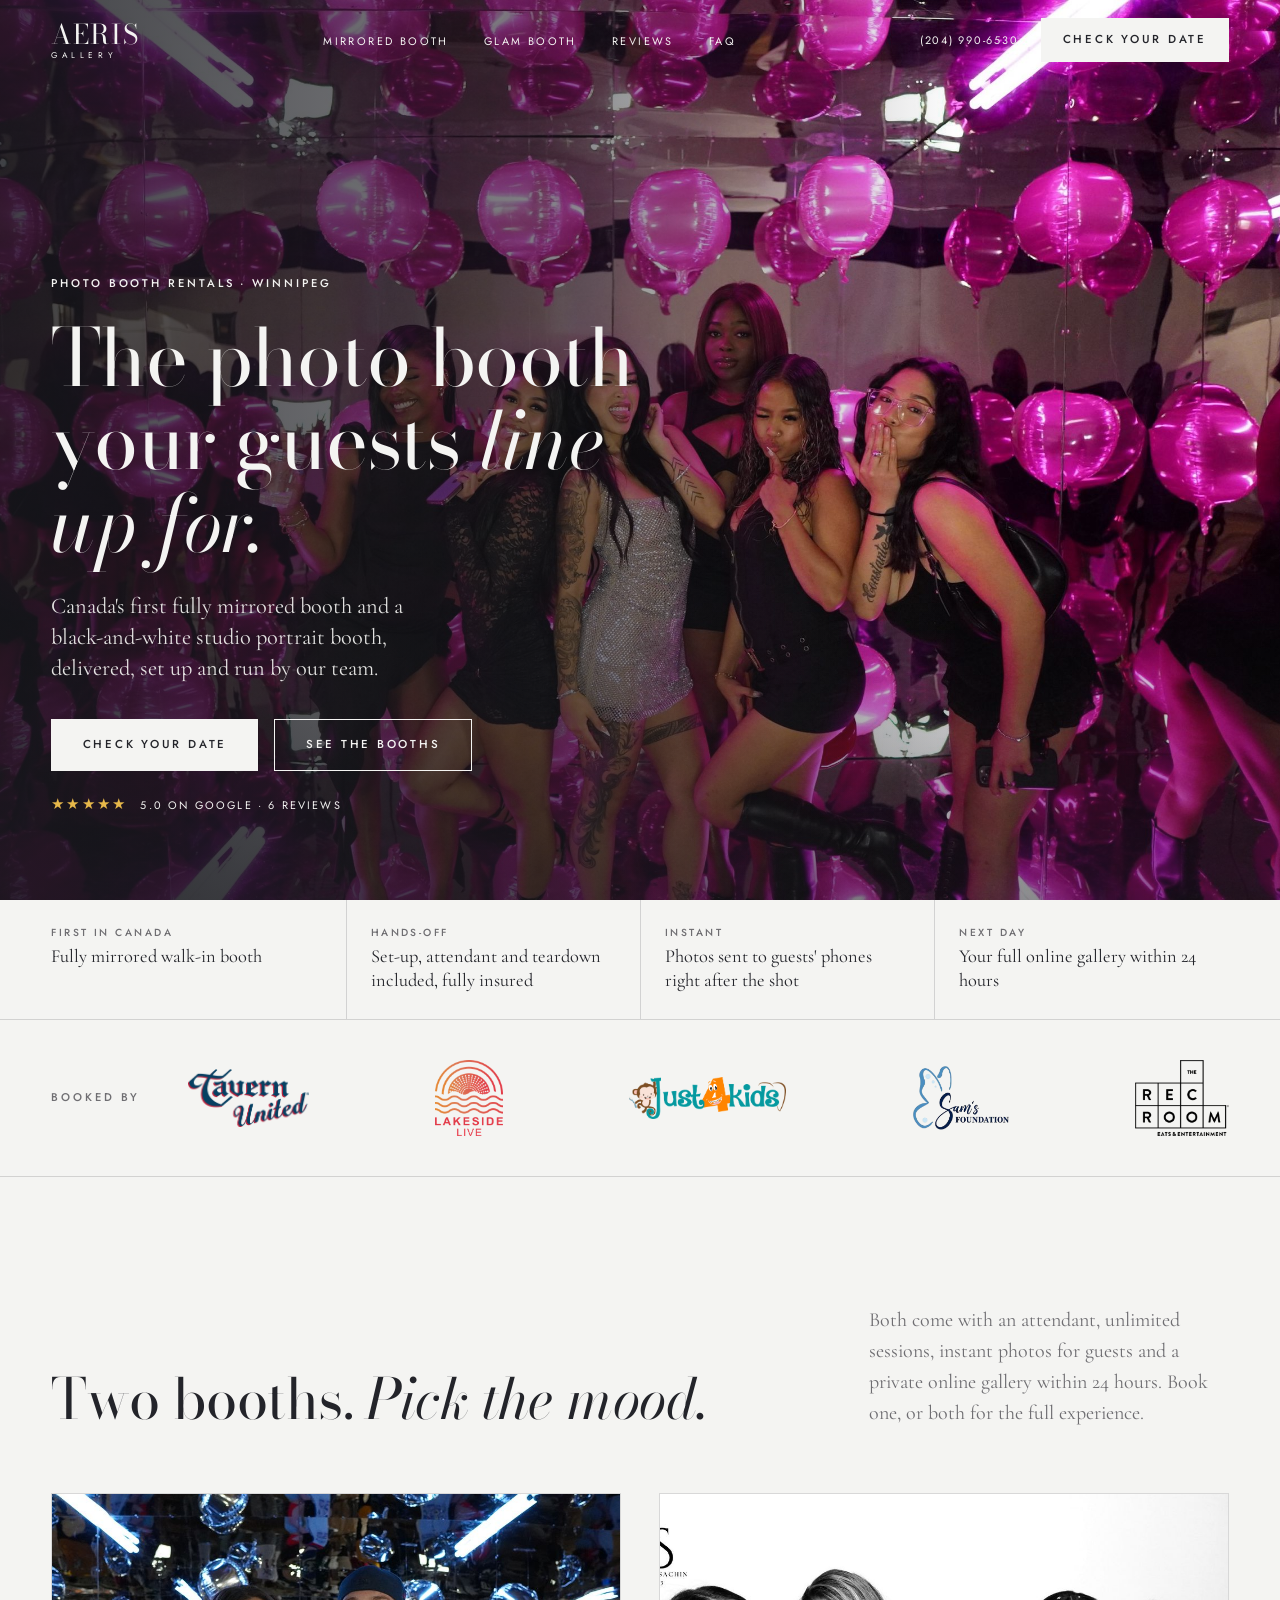
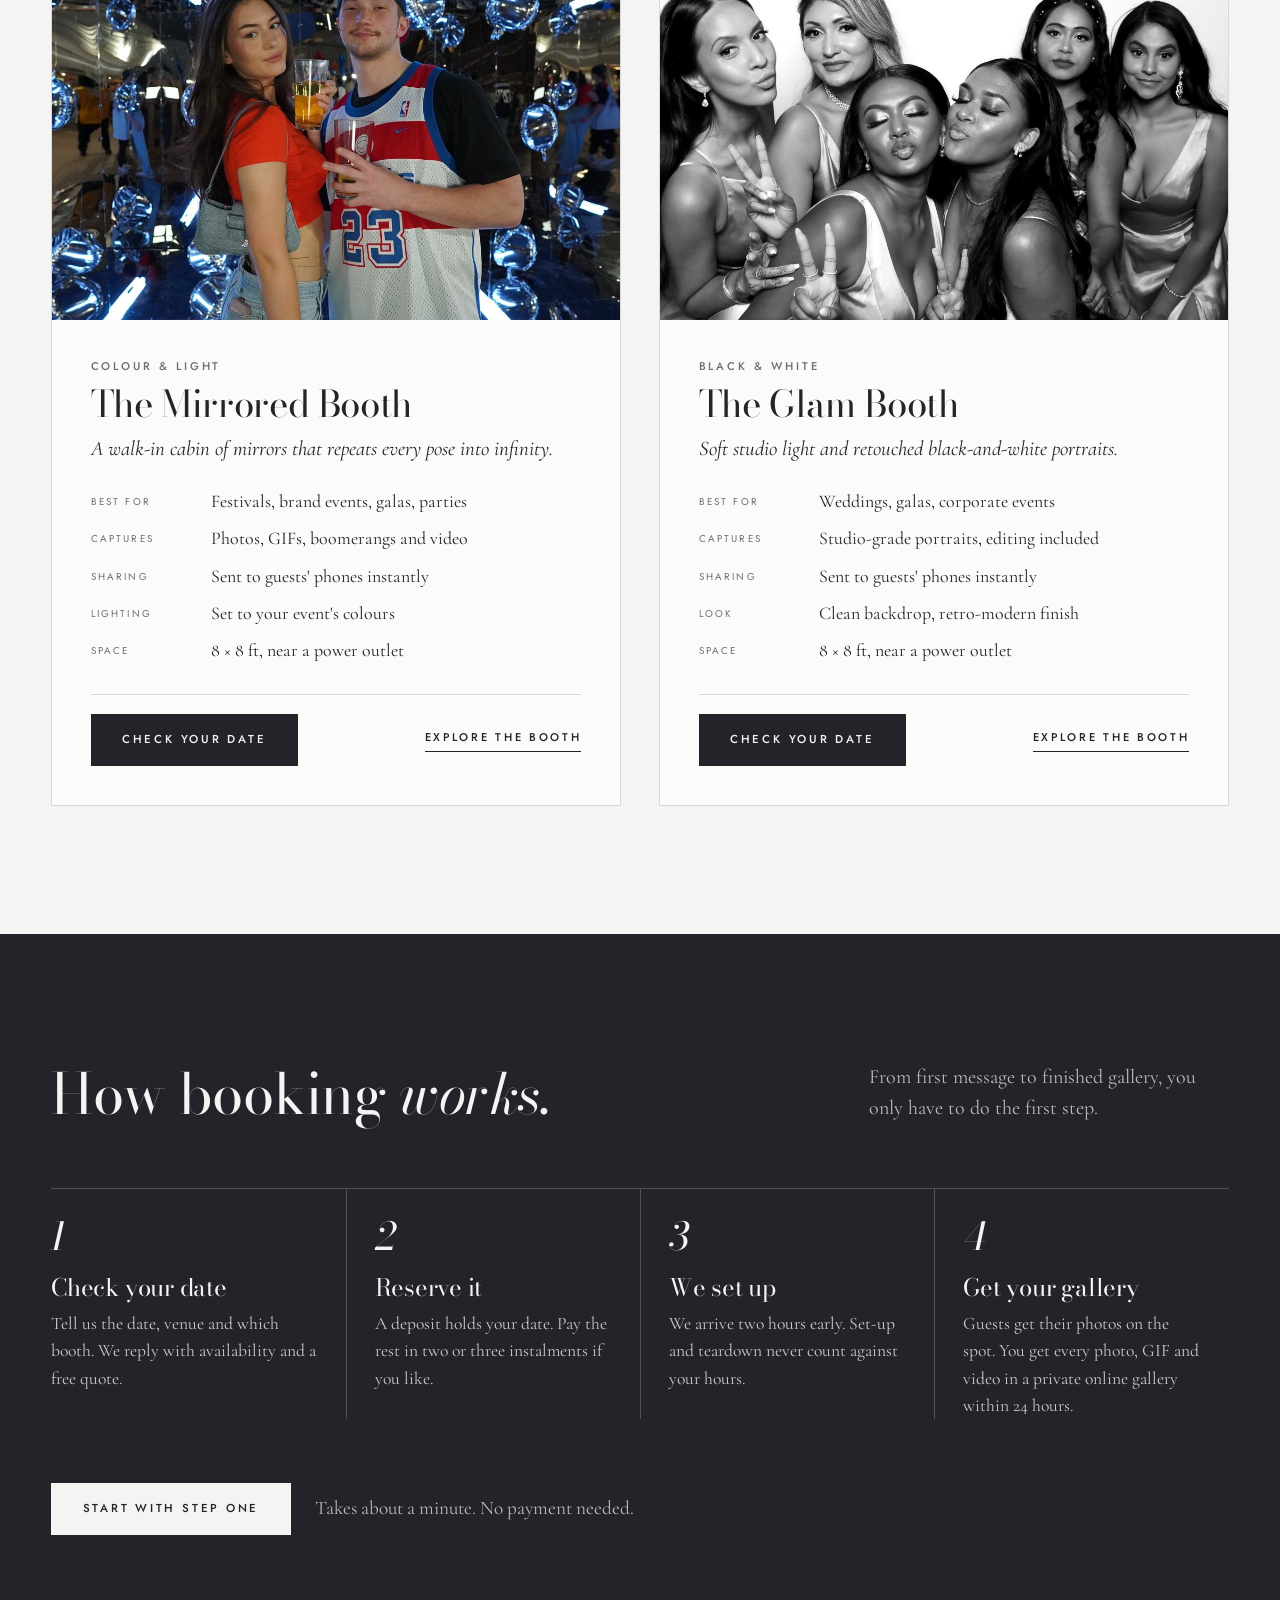
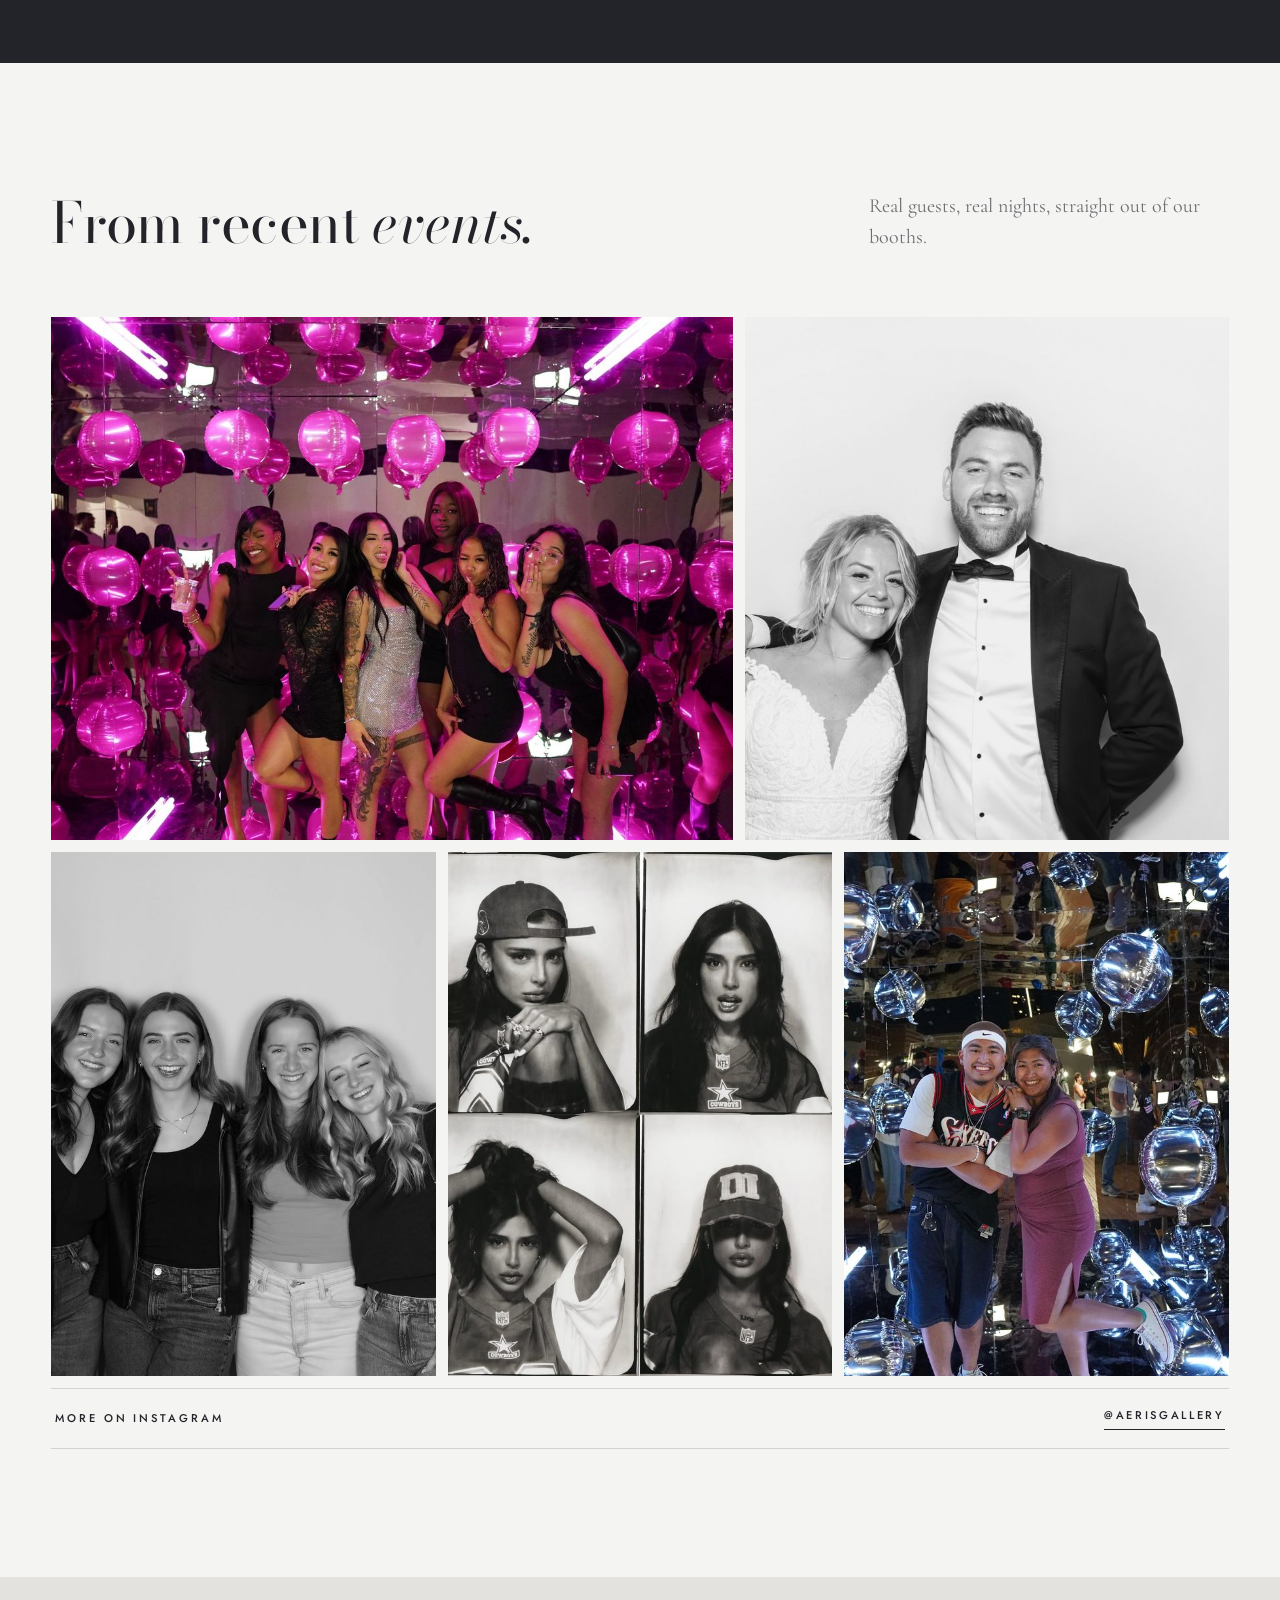
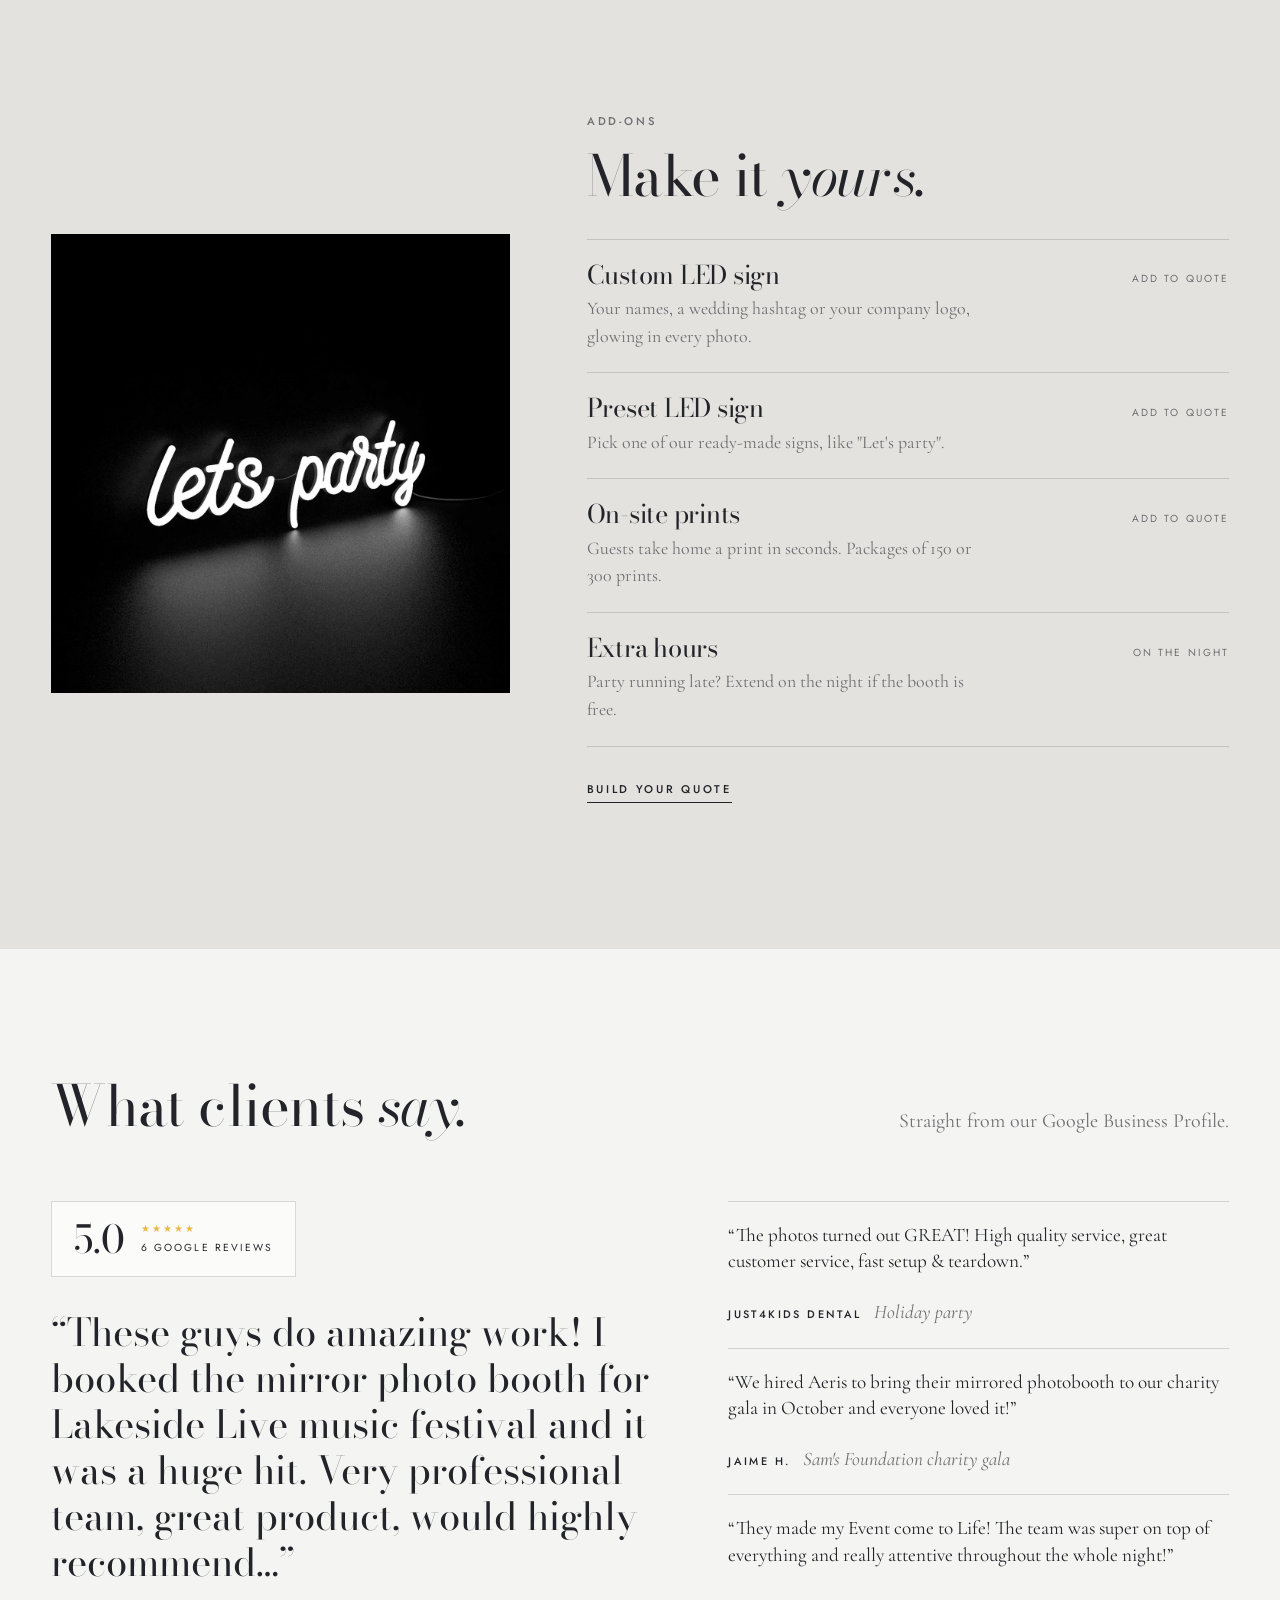
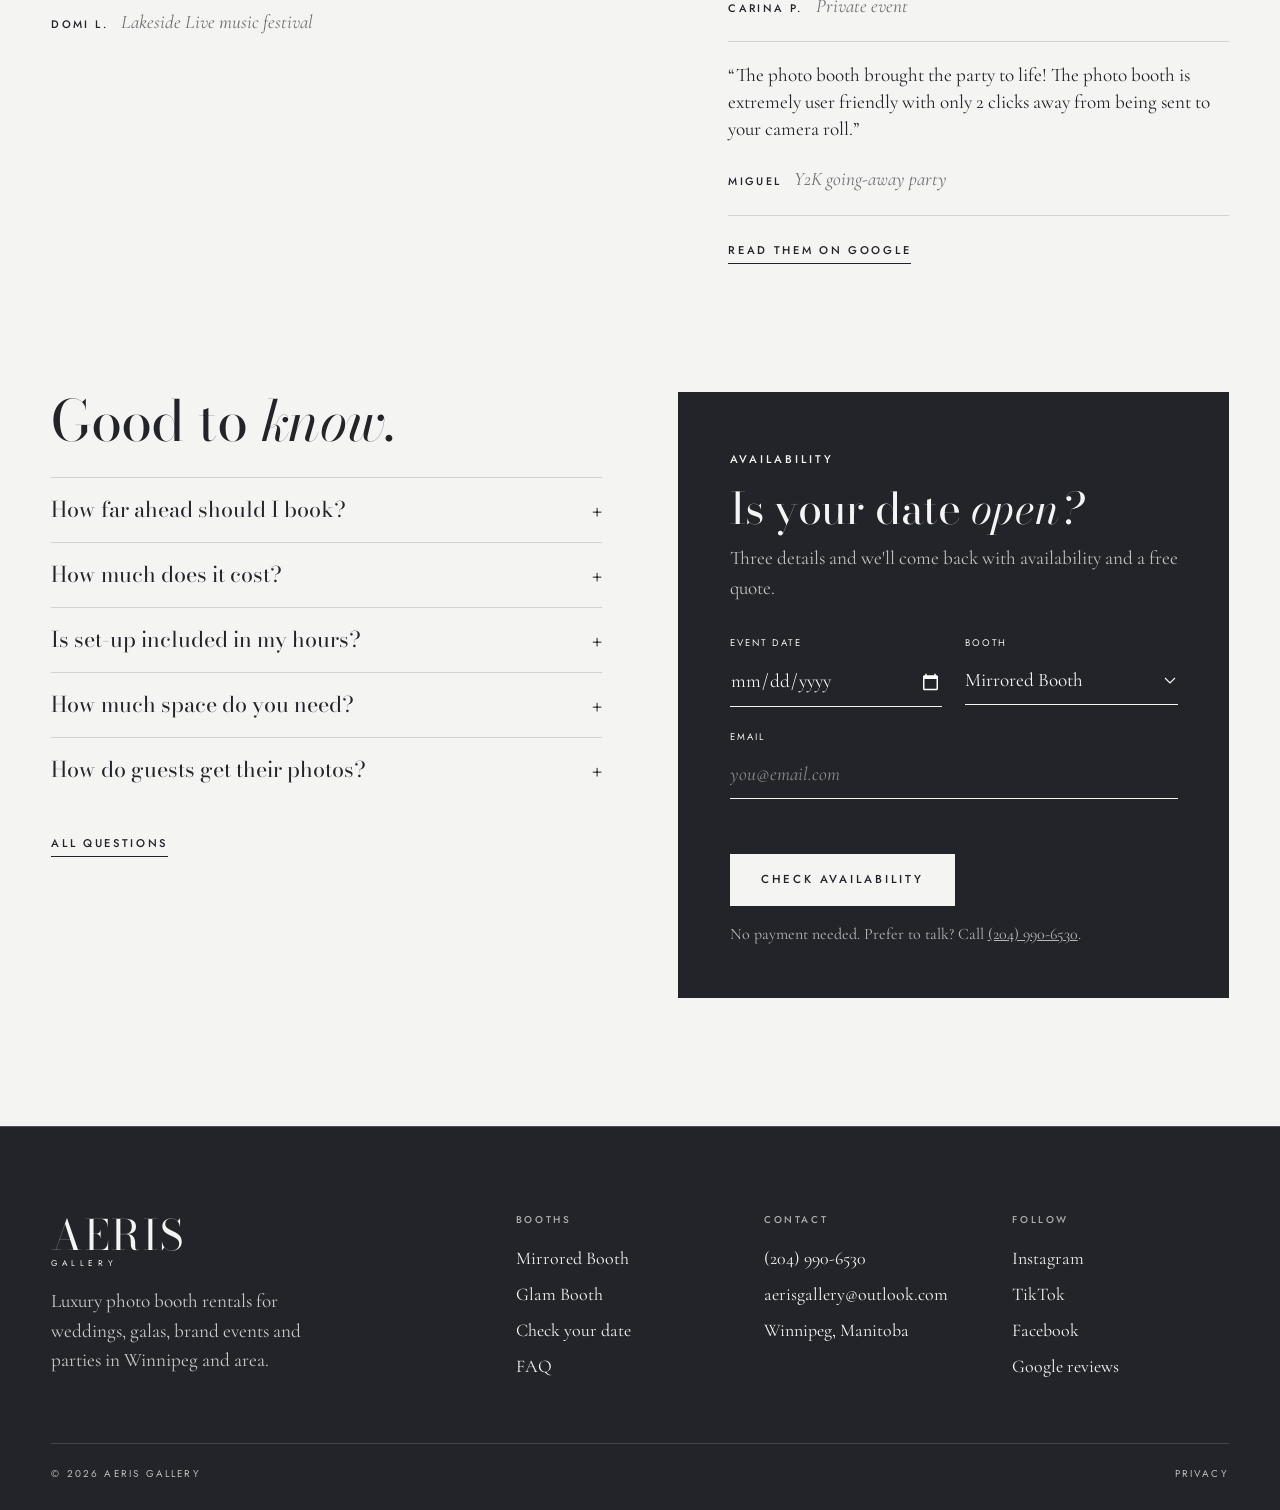
==== commit a659dad5: "Promise 24-hour galleries and instant photos; credit Sam's Foundation - Online gallery now within 24" ====
--- a/index.html
+++ b/index.html
@@ -63,9 +63,9 @@
 
 <div class="proof"><div class="wrap"><ul>
   <li><strong>First in Canada</strong>Fully mirrored walk-in booth</li>
-  <li><strong>Hands-off</strong>Set-up, attendant and teardown included</li>
-  <li><strong>Fast</strong>Your online gallery within 48 hours</li>
-  <li><strong>Covered</strong>Fully insured, certificate on request</li>
+  <li><strong>Hands-off</strong>Set-up, attendant and teardown included, fully insured</li>
+  <li><strong>Instant</strong>Photos sent to guests' phones right after the shot</li>
+  <li><strong>Next day</strong>Your full online gallery within 24 hours</li>
 </ul></div></div>
 
 <section class="partners" aria-label="Clients">
@@ -82,7 +82,7 @@
 </section>
 
 <section class="section" id="booths"><div class="wrap">
-  <div class="head"><h2>Two booths. <em>Pick the mood.</em></h2><p>Both come with an attendant, unlimited sessions and a private online gallery. Book one, or both for the full experience.</p></div>
+  <div class="head"><h2>Two booths. <em>Pick the mood.</em></h2><p>Both come with an attendant, unlimited sessions, instant photos for guests and a private online gallery within 24 hours. Book one, or both for the full experience.</p></div>
   <div class="booths">
     <article class="booth reveal">
       <a href="mirrored-booth.html" tabindex="-1"><img src="assets/img/mirror-summer-sm.jpg" width="1200" height="800" loading="lazy" alt="A couple inside the mirrored booth surrounded by chrome balloons" style="object-position:72% 50%"></a>
@@ -93,6 +93,7 @@
         <dl>
           <dt>Best for</dt><dd>Festivals, brand events, galas, parties</dd>
           <dt>Captures</dt><dd>Photos, GIFs, boomerangs and video</dd>
+          <dt>Sharing</dt><dd>Sent to guests' phones instantly</dd>
           <dt>Lighting</dt><dd>Set to your event's colours</dd>
           <dt>Space</dt><dd>8 × 8 ft, near a power outlet</dd>
         </dl>
@@ -108,6 +109,7 @@
         <dl>
           <dt>Best for</dt><dd>Weddings, galas, corporate events</dd>
           <dt>Captures</dt><dd>Studio-grade portraits, editing included</dd>
+          <dt>Sharing</dt><dd>Sent to guests' phones instantly</dd>
           <dt>Look</dt><dd>Clean backdrop, retro-modern finish</dd>
           <dt>Space</dt><dd>8 × 8 ft, near a power outlet</dd>
         </dl>
@@ -123,7 +125,7 @@
     <li><span class="n">1</span><h3>Check your date</h3><p>Tell us the date, venue and which booth. We reply with availability and a free quote.</p></li>
     <li><span class="n">2</span><h3>Reserve it</h3><p>A deposit holds your date. Pay the rest in two or three instalments if you like.</p></li>
     <li><span class="n">3</span><h3>We set up</h3><p>We arrive two hours early. Set-up and teardown never count against your hours.</p></li>
-    <li><span class="n">4</span><h3>Get your gallery</h3><p>Every photo, GIF and video in a private online gallery within 24 to 48 hours.</p></li>
+    <li><span class="n">4</span><h3>Get your gallery</h3><p>Guests get their photos on the spot. You get every photo, GIF and video in a private online gallery within 24 hours.</p></li>
   </ol>
   <div class="steps-cta"><a class="btn btn--light" href="book.html">Start with step one</a><span class="muted">Takes about a minute. No payment needed.</span></div>
 </div></section>
@@ -163,7 +165,7 @@
     </div>
     <div class="reveal">
       <figure class="mini"><blockquote>“The photos turned out GREAT! High quality service, great customer service, fast setup &amp; teardown.”</blockquote><figcaption class="who"><b>Just4Kids Dental</b><span>Holiday party</span></figcaption></figure>
-      <figure class="mini"><blockquote>“We hired Aeris to bring their mirrored photobooth to our charity gala in October and everyone loved it!”</blockquote><figcaption class="who"><b>Jaime H.</b><span>Charity gala</span></figcaption></figure>
+      <figure class="mini"><blockquote>“We hired Aeris to bring their mirrored photobooth to our charity gala in October and everyone loved it!”</blockquote><figcaption class="who"><b>Jaime H.</b><span>Sam's Foundation charity gala</span></figcaption></figure>
       <figure class="mini"><blockquote>“They made my Event come to Life! The team was super on top of everything and really attentive throughout the whole night!”</blockquote><figcaption class="who"><b>Carina P.</b><span>Private event</span></figcaption></figure>
       <figure class="mini"><blockquote>“The photo booth brought the party to life! The photo booth is extremely user friendly with only 2 clicks away from being sent to your camera roll.”</blockquote><figcaption class="who"><b>Miguel</b><span>Y2K going-away party</span></figcaption></figure>
       <p style="padding-top:18px;margin:0"><a class="more" href="https://www.google.com/search?q=Aeris+Gallery+Winnipeg" target="_blank" rel="noopener">Read them on Google</a></p>
@@ -178,7 +180,7 @@
 <details><summary>How much does it cost?</summary><p>It depends on the booth, the hours and the extras you choose. Send us your date and details and we will reply with a free quote.</p></details>
 <details><summary>Is set-up included in my hours?</summary><p>No, it is on us. We arrive two hours before your start time and pack down in 30 to 45 minutes after. Set-up and teardown are included in your price. For brand activations, up to three hours of set-up is included.</p></details>
 <details><summary>How much space do you need?</summary><p>At least 8 × 8 ft, within 15 ft of a power outlet.</p></details>
-<details><summary>How do guests get their photos?</summary><p>Guests send photos straight to their phones in a couple of taps. You also get a private online gallery with every photo, GIF and video within 24 to 48 hours.</p></details>
+<details><summary>How do guests get their photos?</summary><p>Instantly. Guests get their photos sent straight to their phone right after they take them. You also get a private online gallery with every photo, GIF and video within 24 hours.</p></details>
     <p style="margin-top:1.6rem"><a class="more" href="faq.html">All questions</a></p>
   </div>
   <div class="avail">
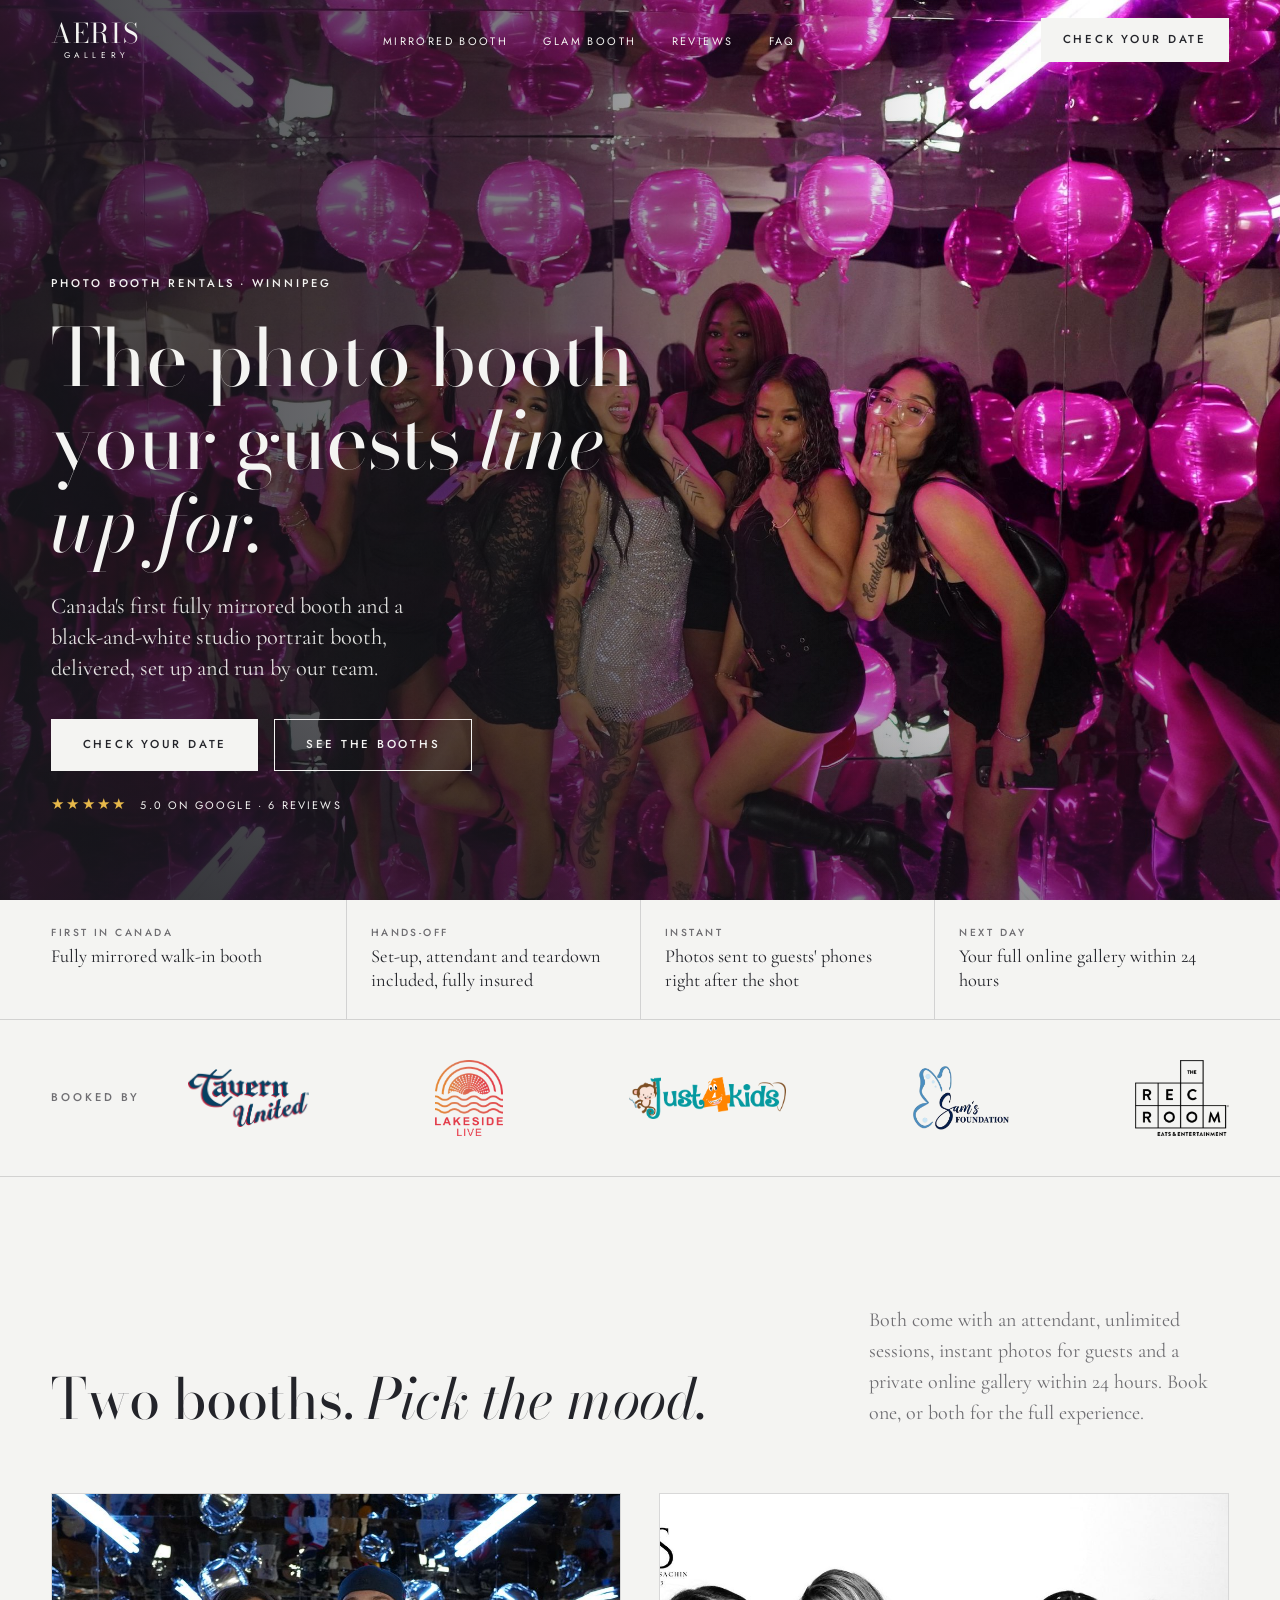
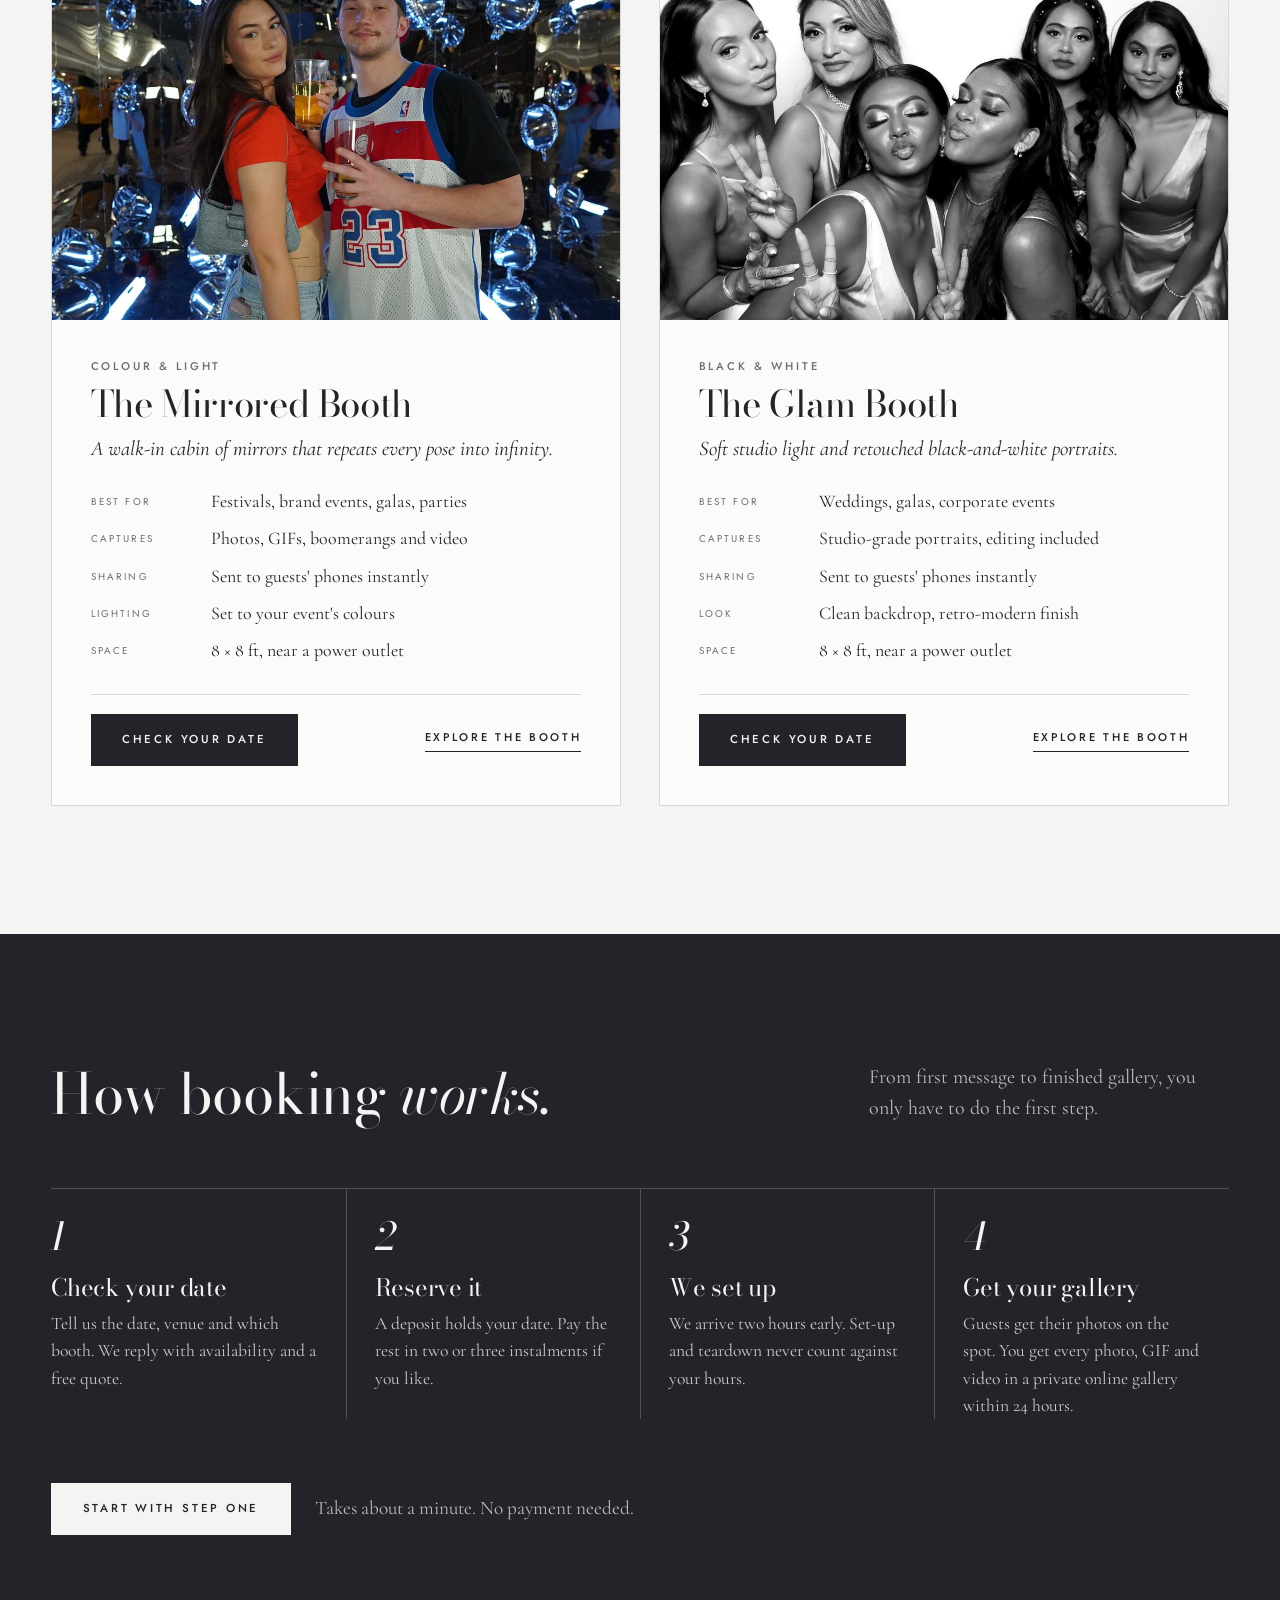
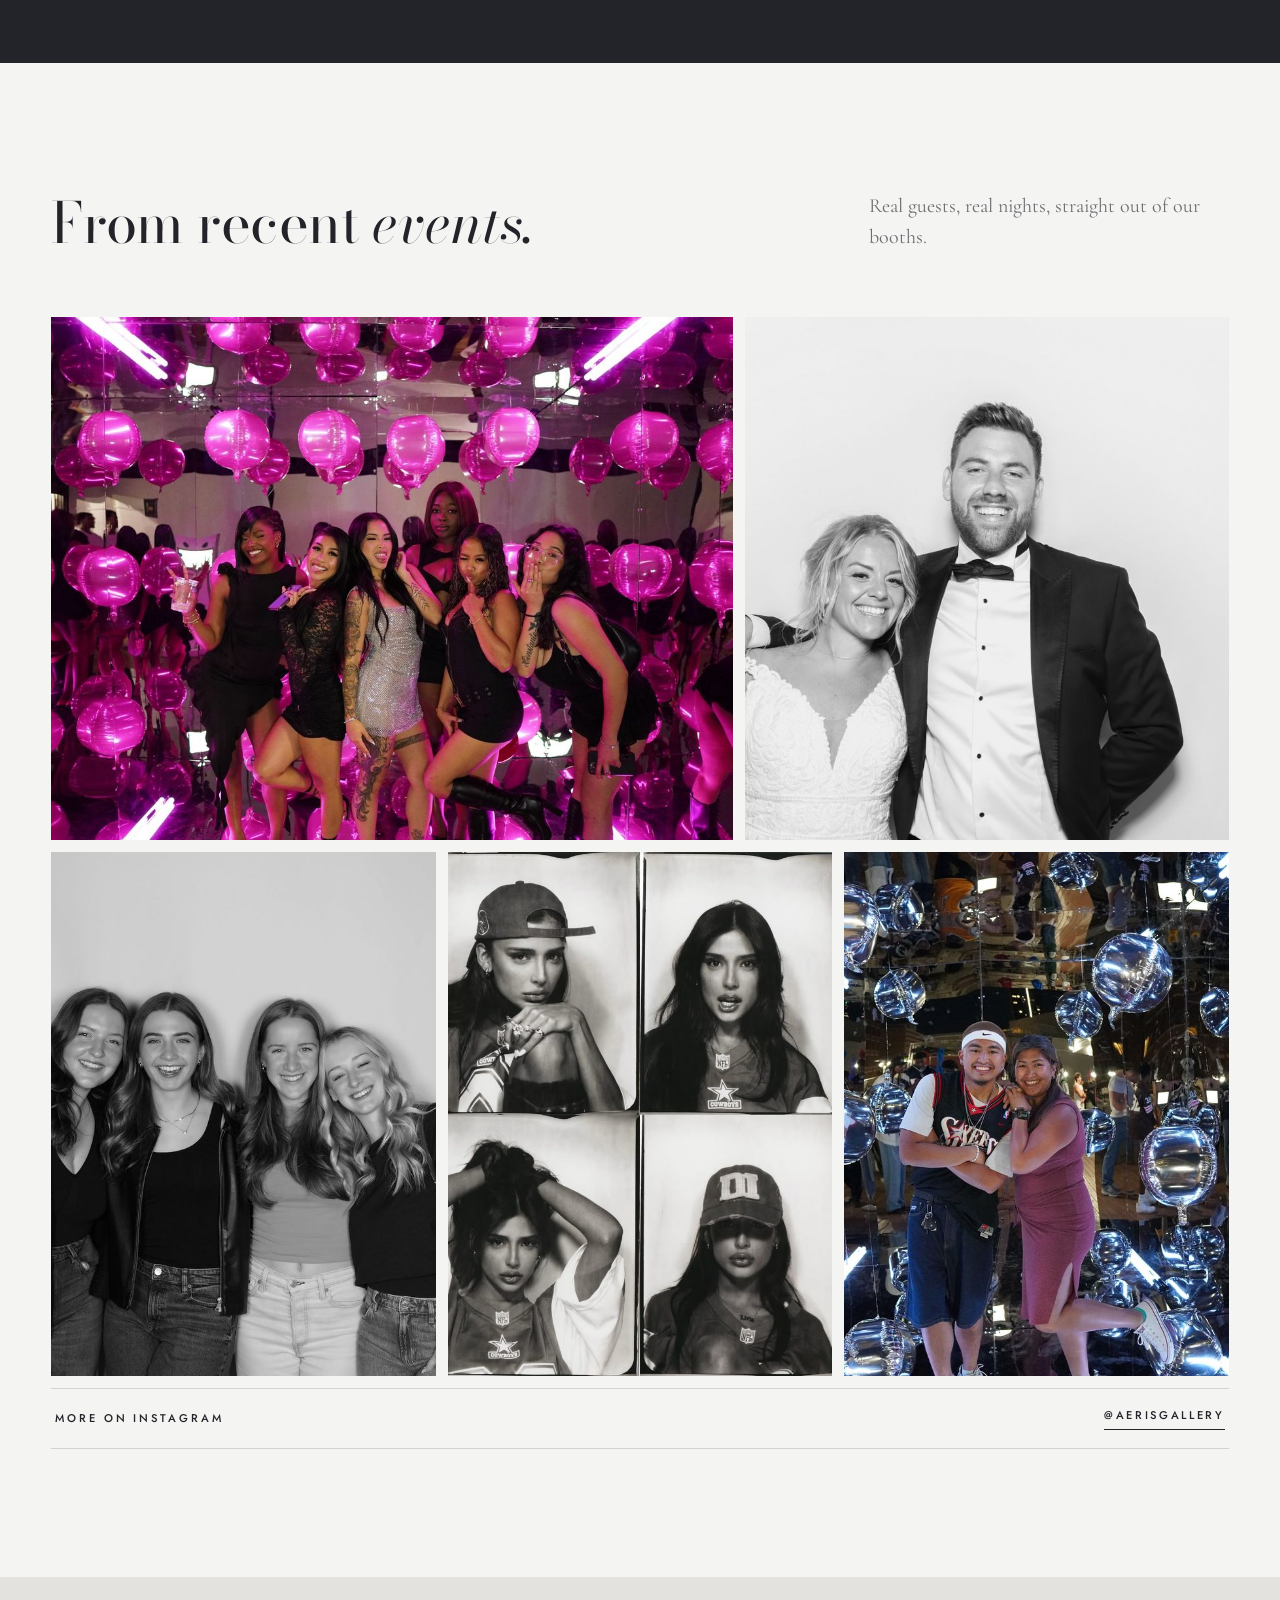
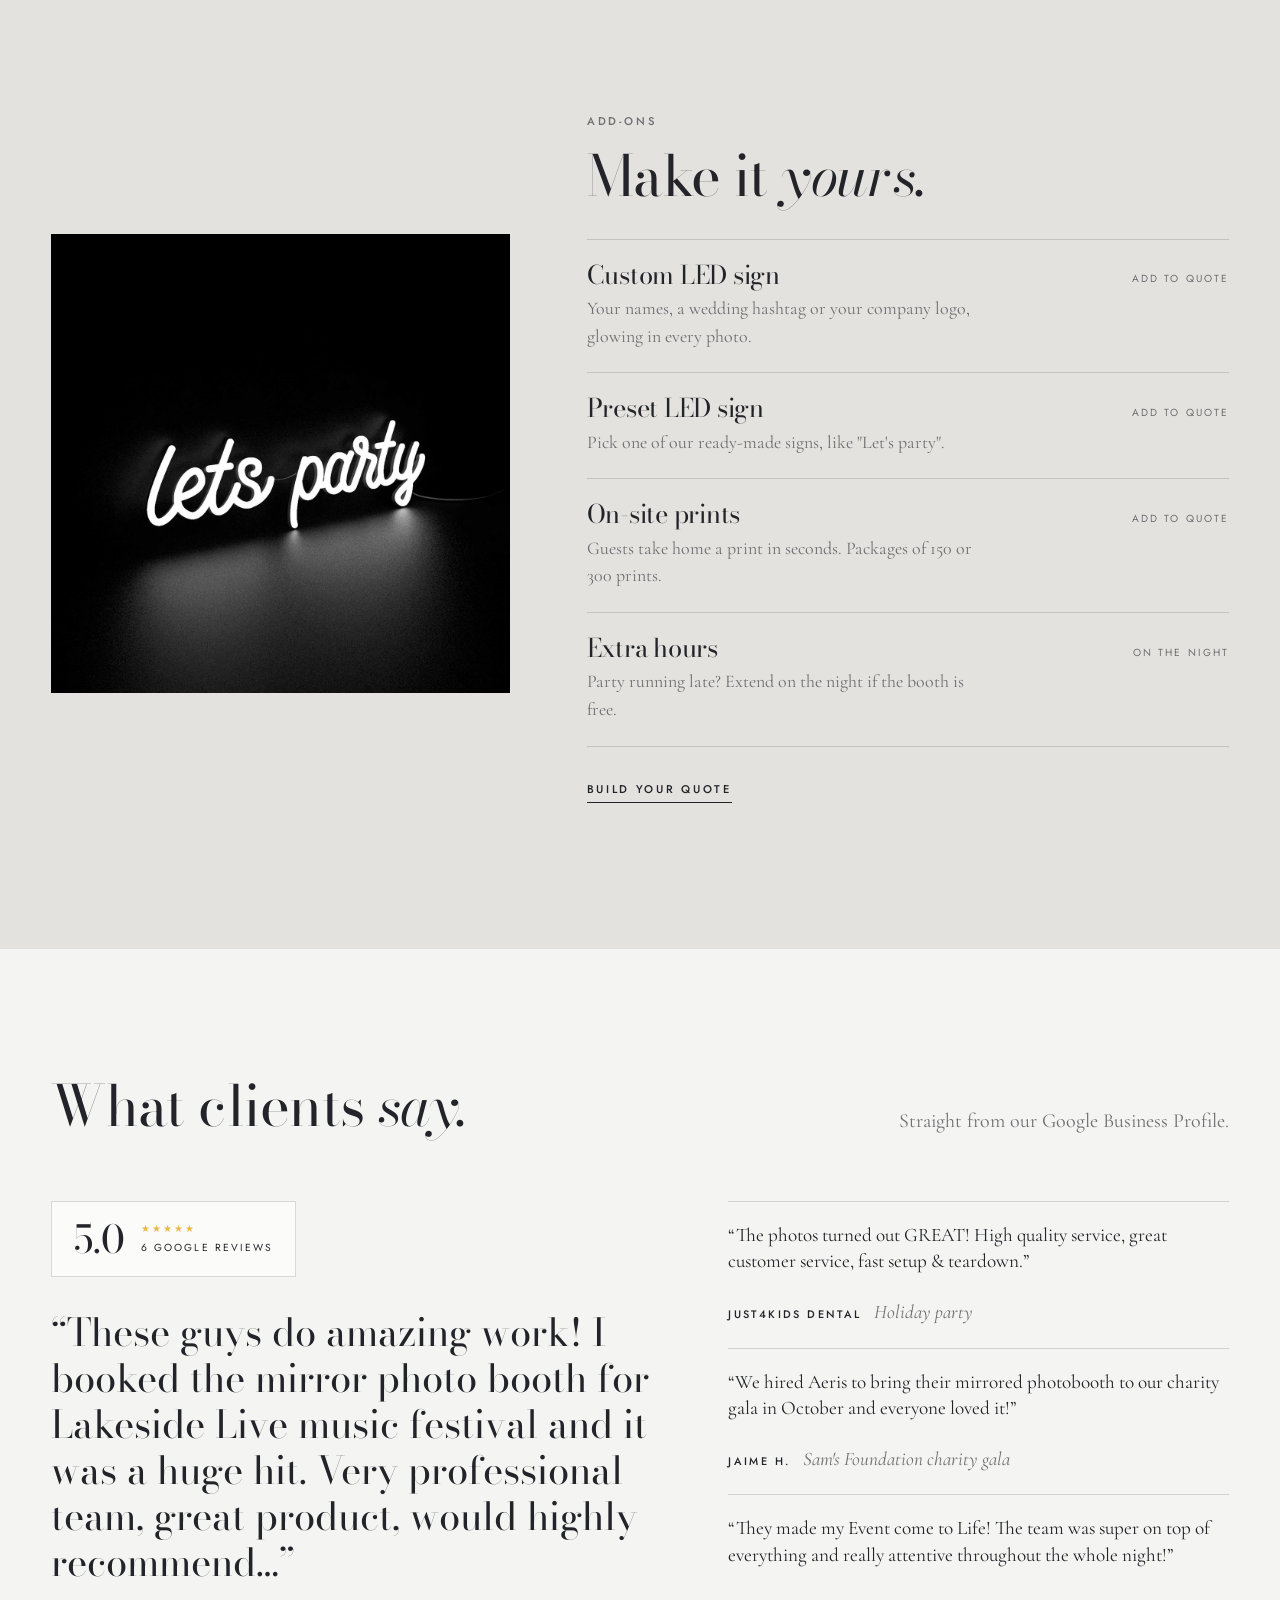
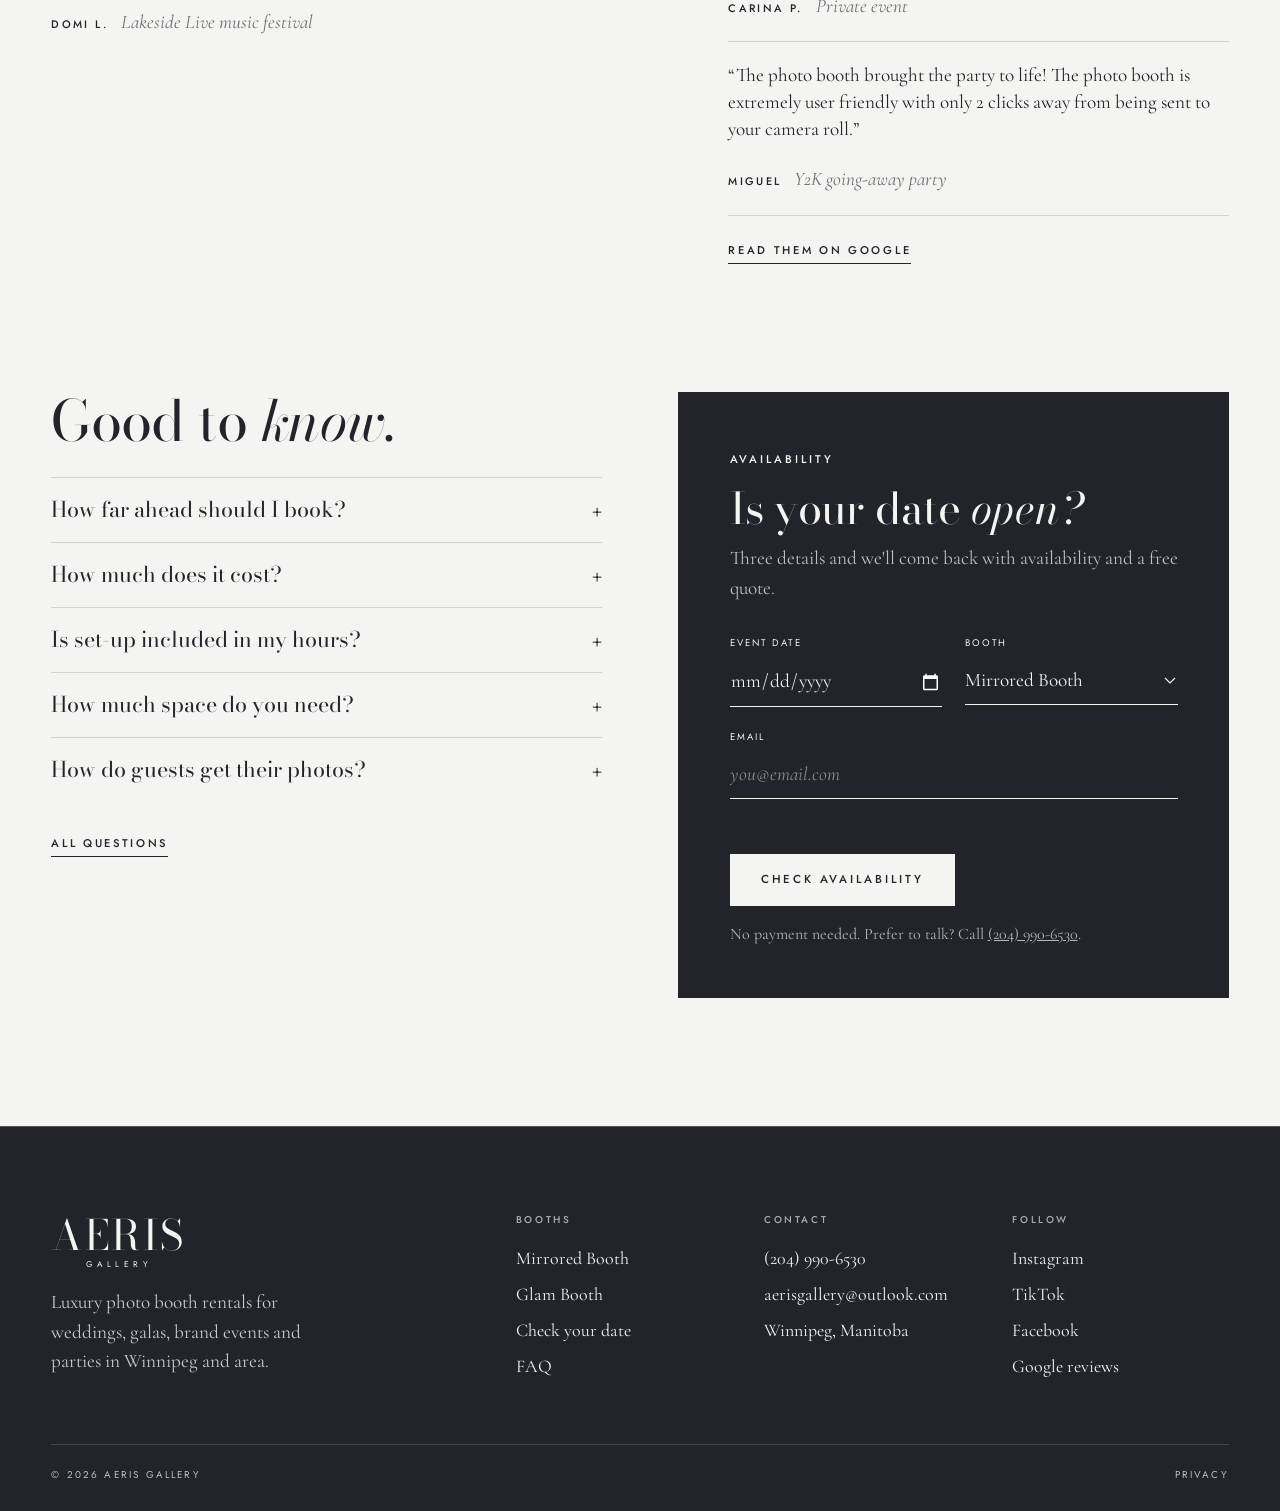
==== commit 7ad11089: "Centre the logo and remove the phone number from the top bar Co-Authored-By: Claude Opus 5.5 <norepl" ====
--- a/index.html
+++ b/index.html
@@ -29,7 +29,6 @@
       <li><a href="faq.html">FAQ</a></li>
     </ul>
     <div class="nav__cta">
-      <a class="nav__tel" href="tel:+12049906530">(204) 990-6530</a>
       <a class="btn" href="book.html">Check your date</a>
       <button class="menu-btn" type="button" aria-controls="menu" aria-expanded="false" data-menu-open>Menu</button>
     </div>
--- a/assets/css/style.css
+++ b/assets/css/style.css
@@ -70,9 +70,10 @@
 .nav--over { background: transparent; color: var(--paper); border-bottom-color: transparent; }
 .nav--over.is-solid { background: var(--paper); color: var(--ink); border-bottom-color: var(--rule); }
 .nav .wrap { display: flex; align-items: center; justify-content: space-between; height: var(--nav-h); gap: 2rem; }
-.logo { text-decoration: none; line-height: 1; }
-.logo b { display: block; font-family: var(--display); font-weight: 400; font-size: 1.7rem; letter-spacing: 0.06em; }
-.logo span { display: block; font-family: var(--caps); font-size: 0.52rem; letter-spacing: 0.55em; margin-top: 3px; }
+.logo { display: inline-flex; flex-direction: column; align-items: center; text-decoration: none; line-height: 1; }
+/* letter-spacing adds space after the last letter; the negative margin cancels it so both lines centre */
+.logo b { display: block; font-family: var(--display); font-weight: 400; font-size: 1.7rem; letter-spacing: 0.06em; margin-right: -0.06em; }
+.logo span { display: block; font-family: var(--caps); font-size: 0.52rem; letter-spacing: 0.55em; margin-right: -0.55em; margin-top: 4px; }
 .nav ul { display: flex; gap: 2.2rem; list-style: none; margin: 0; padding: 0; }
 .nav ul a { font-family: var(--caps); font-size: 0.68rem; letter-spacing: 0.22em; text-transform: uppercase; text-decoration: none; padding: 8px 0; border-bottom: 1px solid transparent; }
 .nav ul a:hover, .nav ul a[aria-current="page"] { border-bottom-color: currentColor; }
